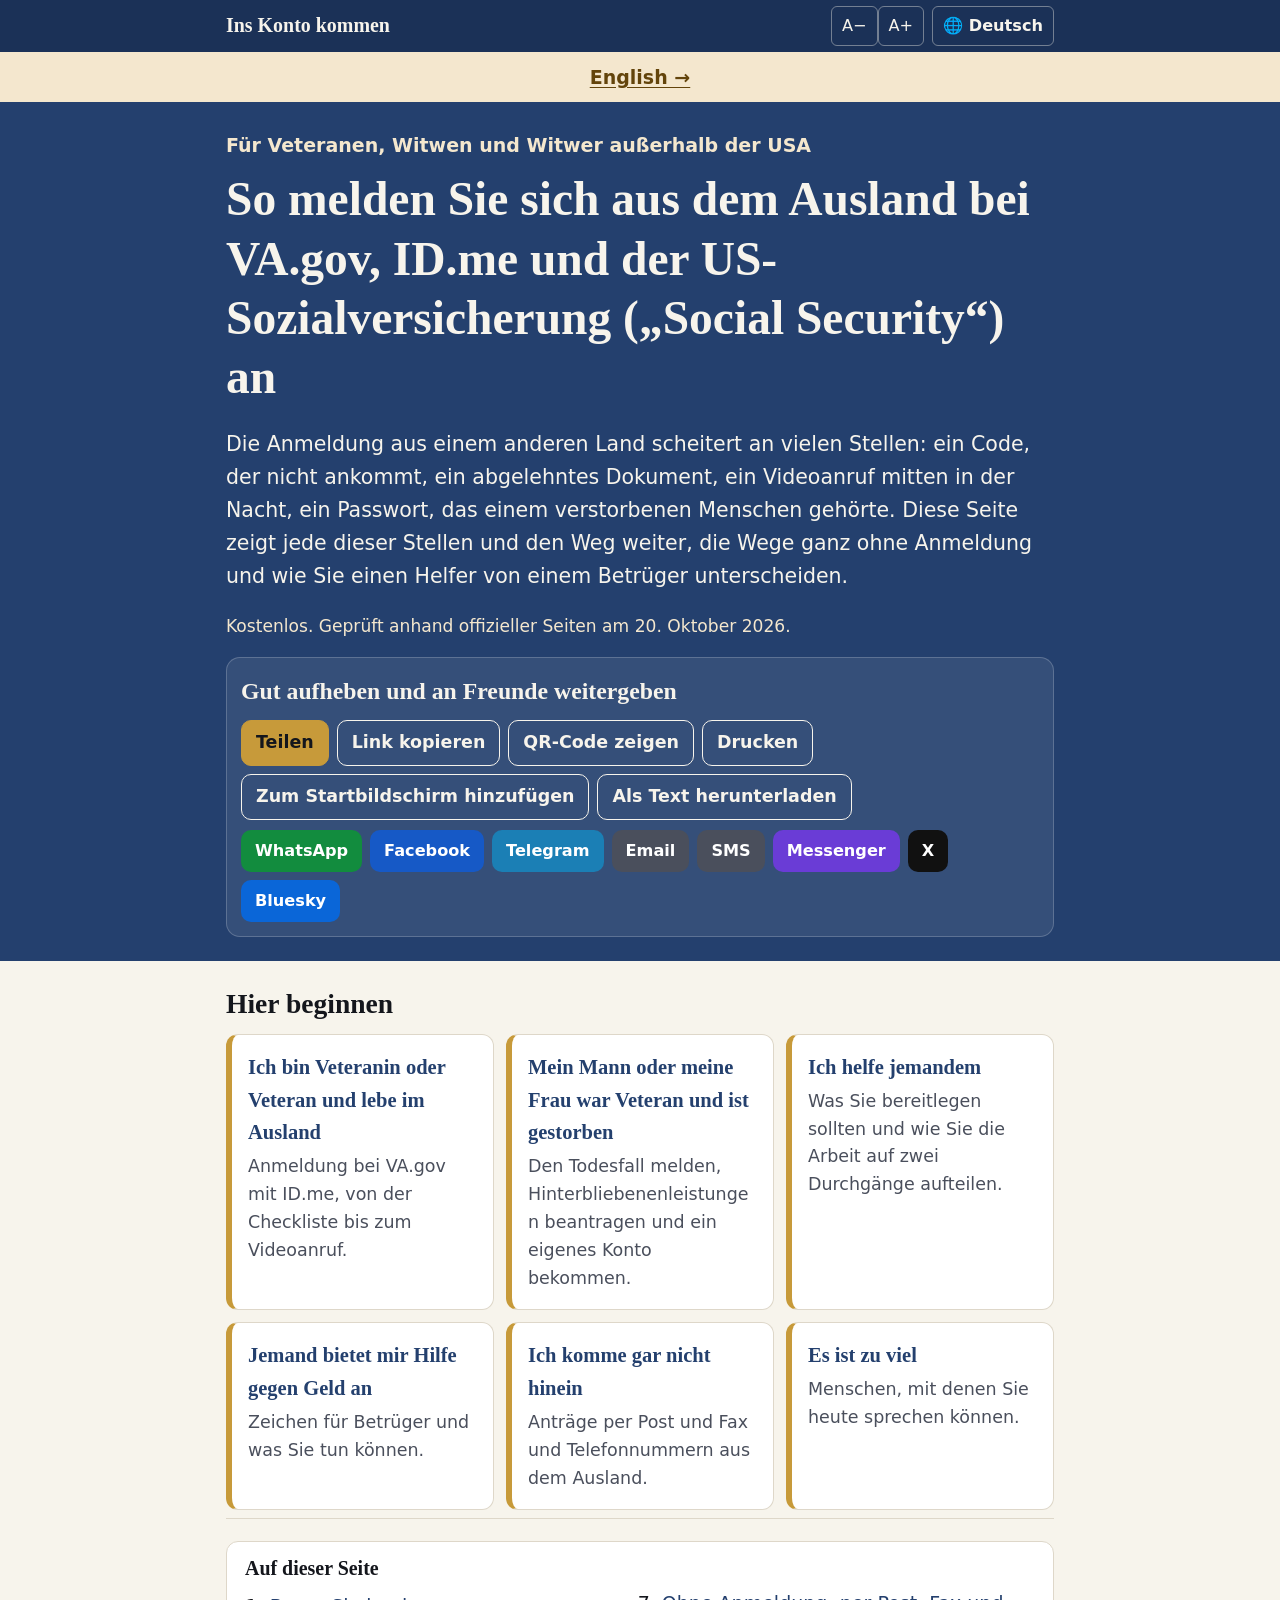
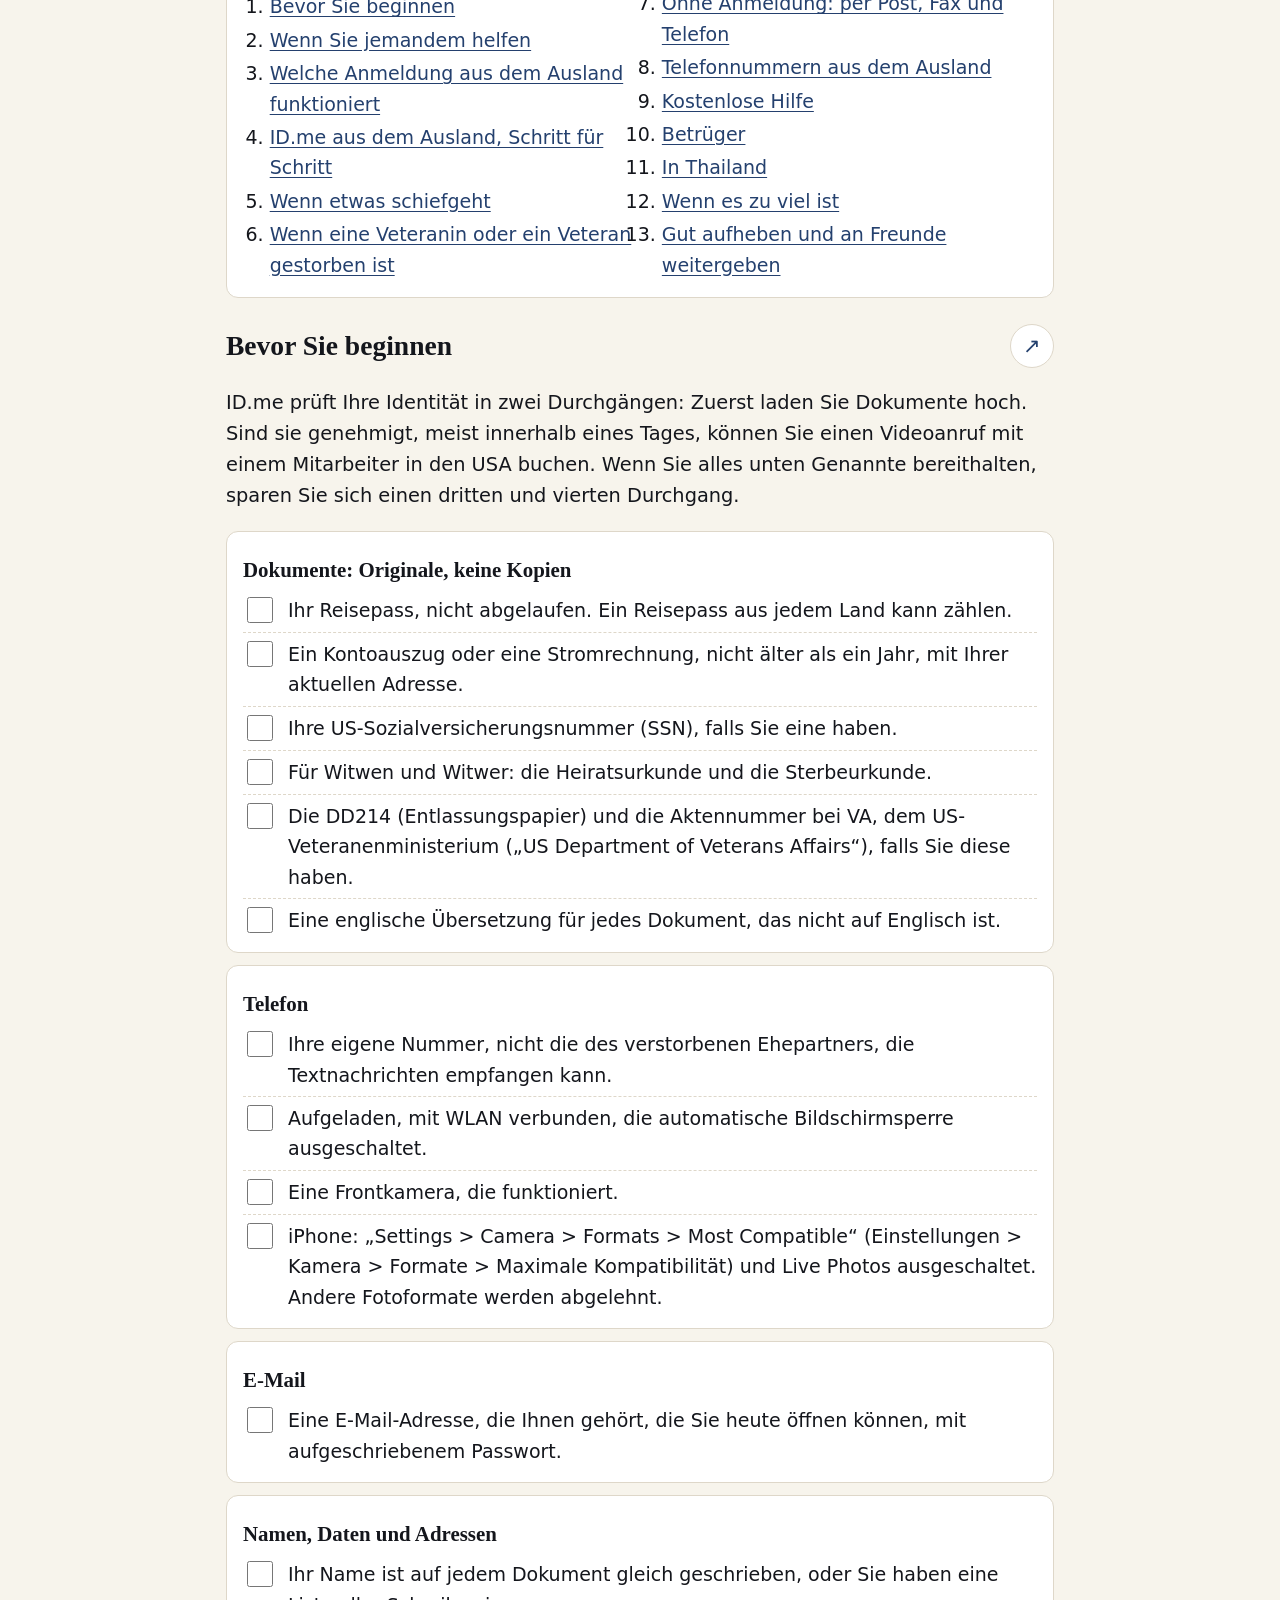
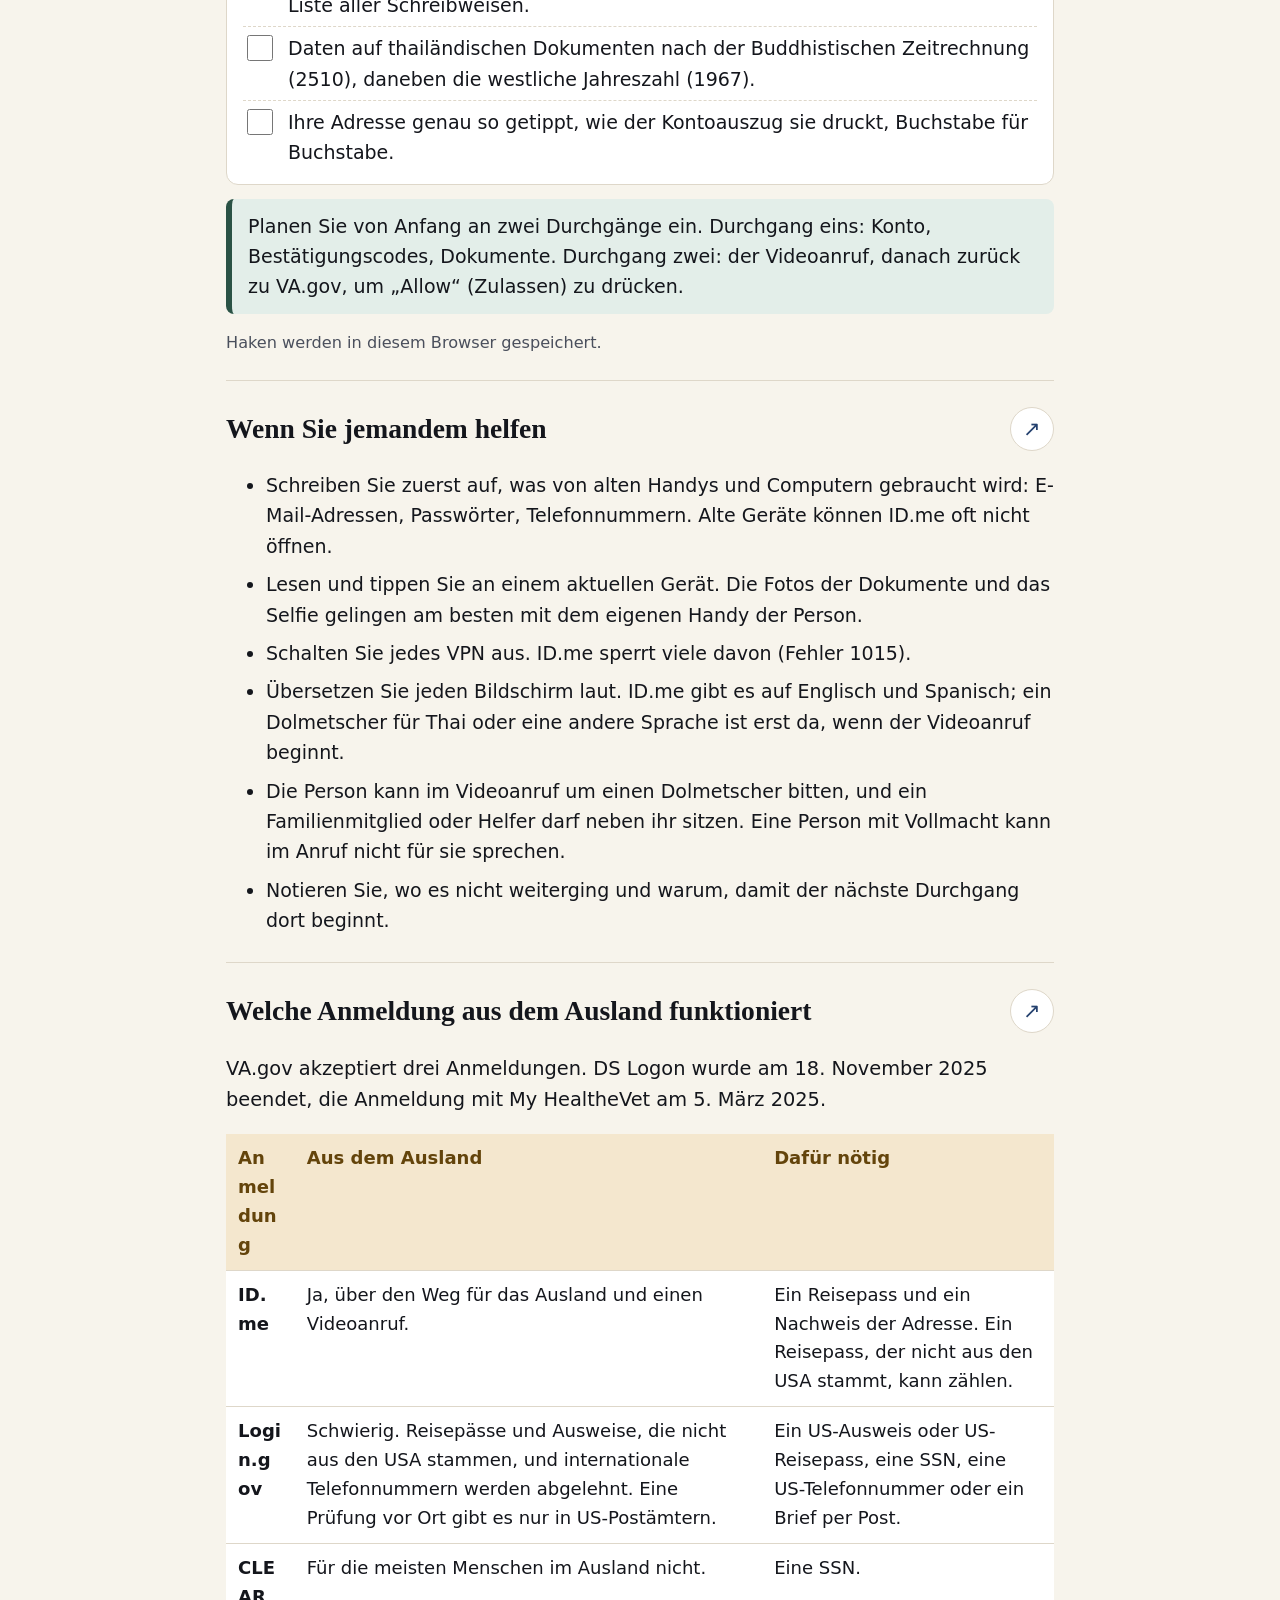
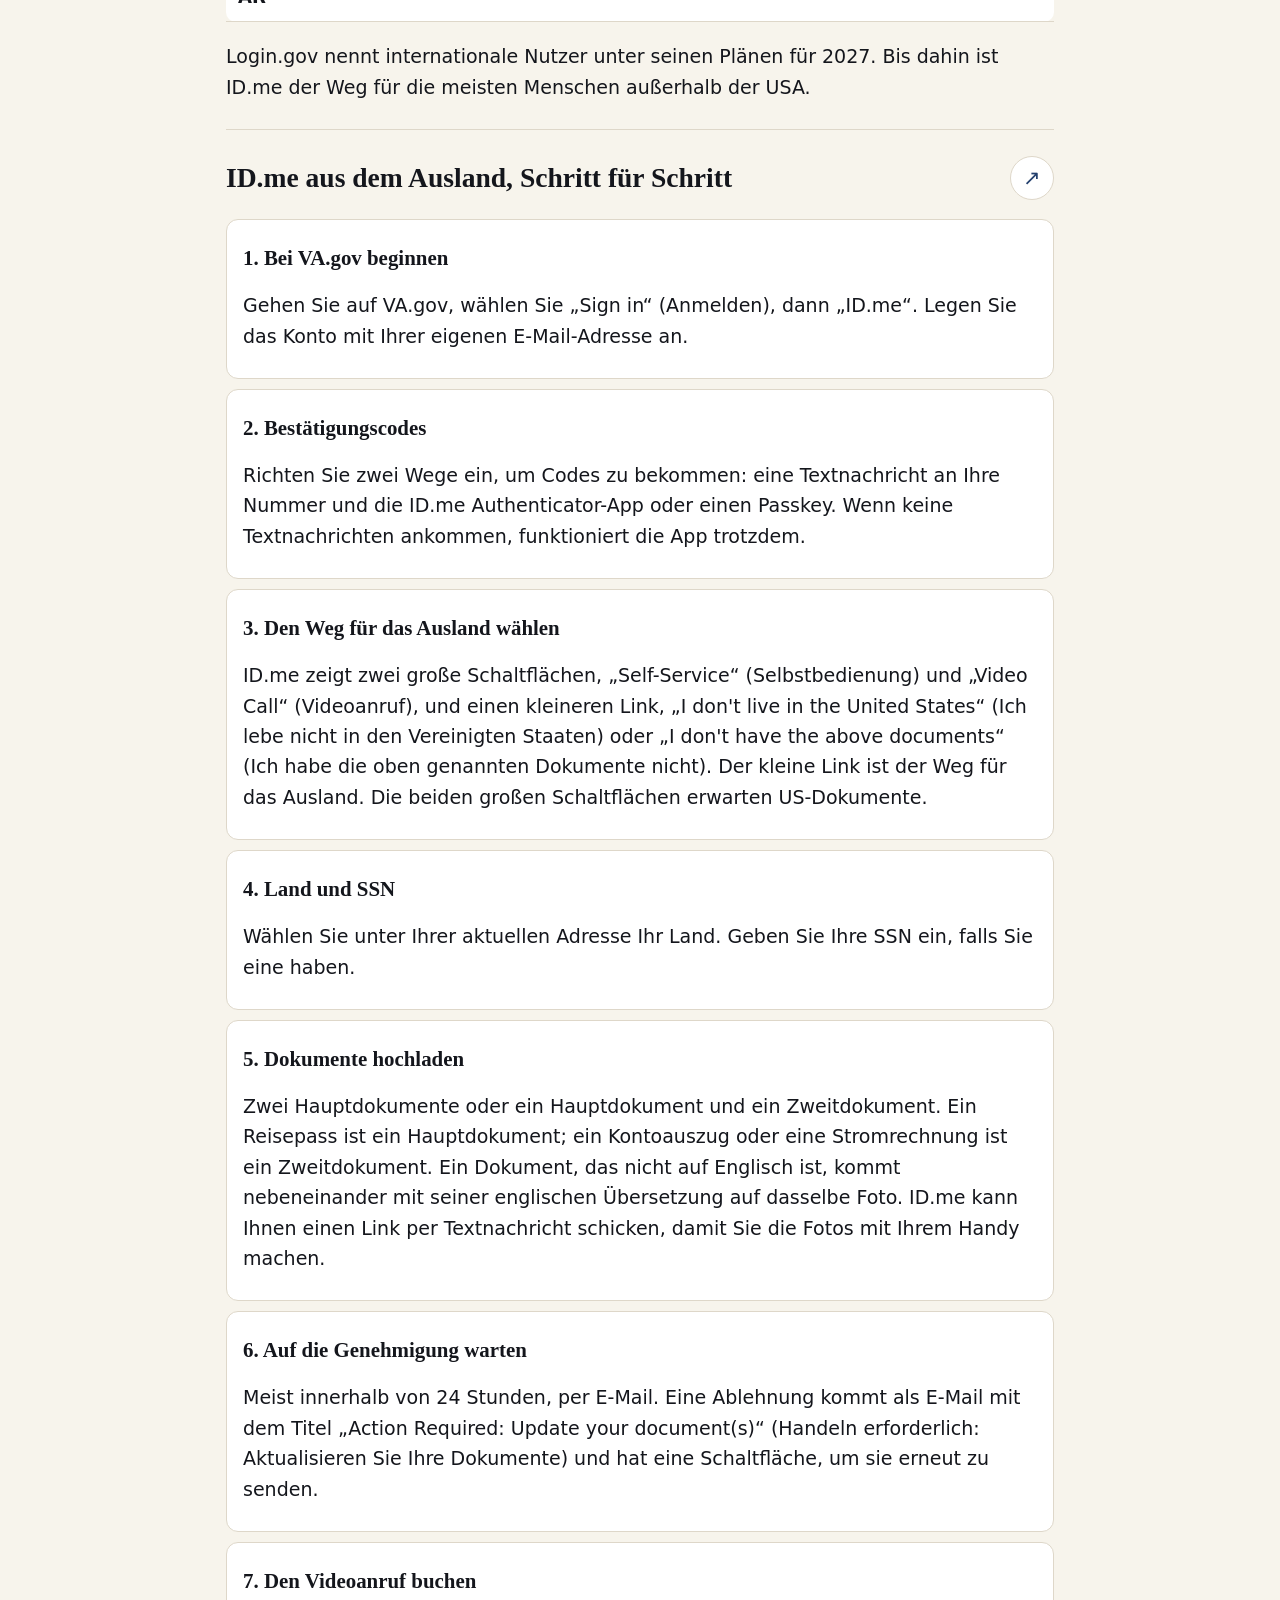
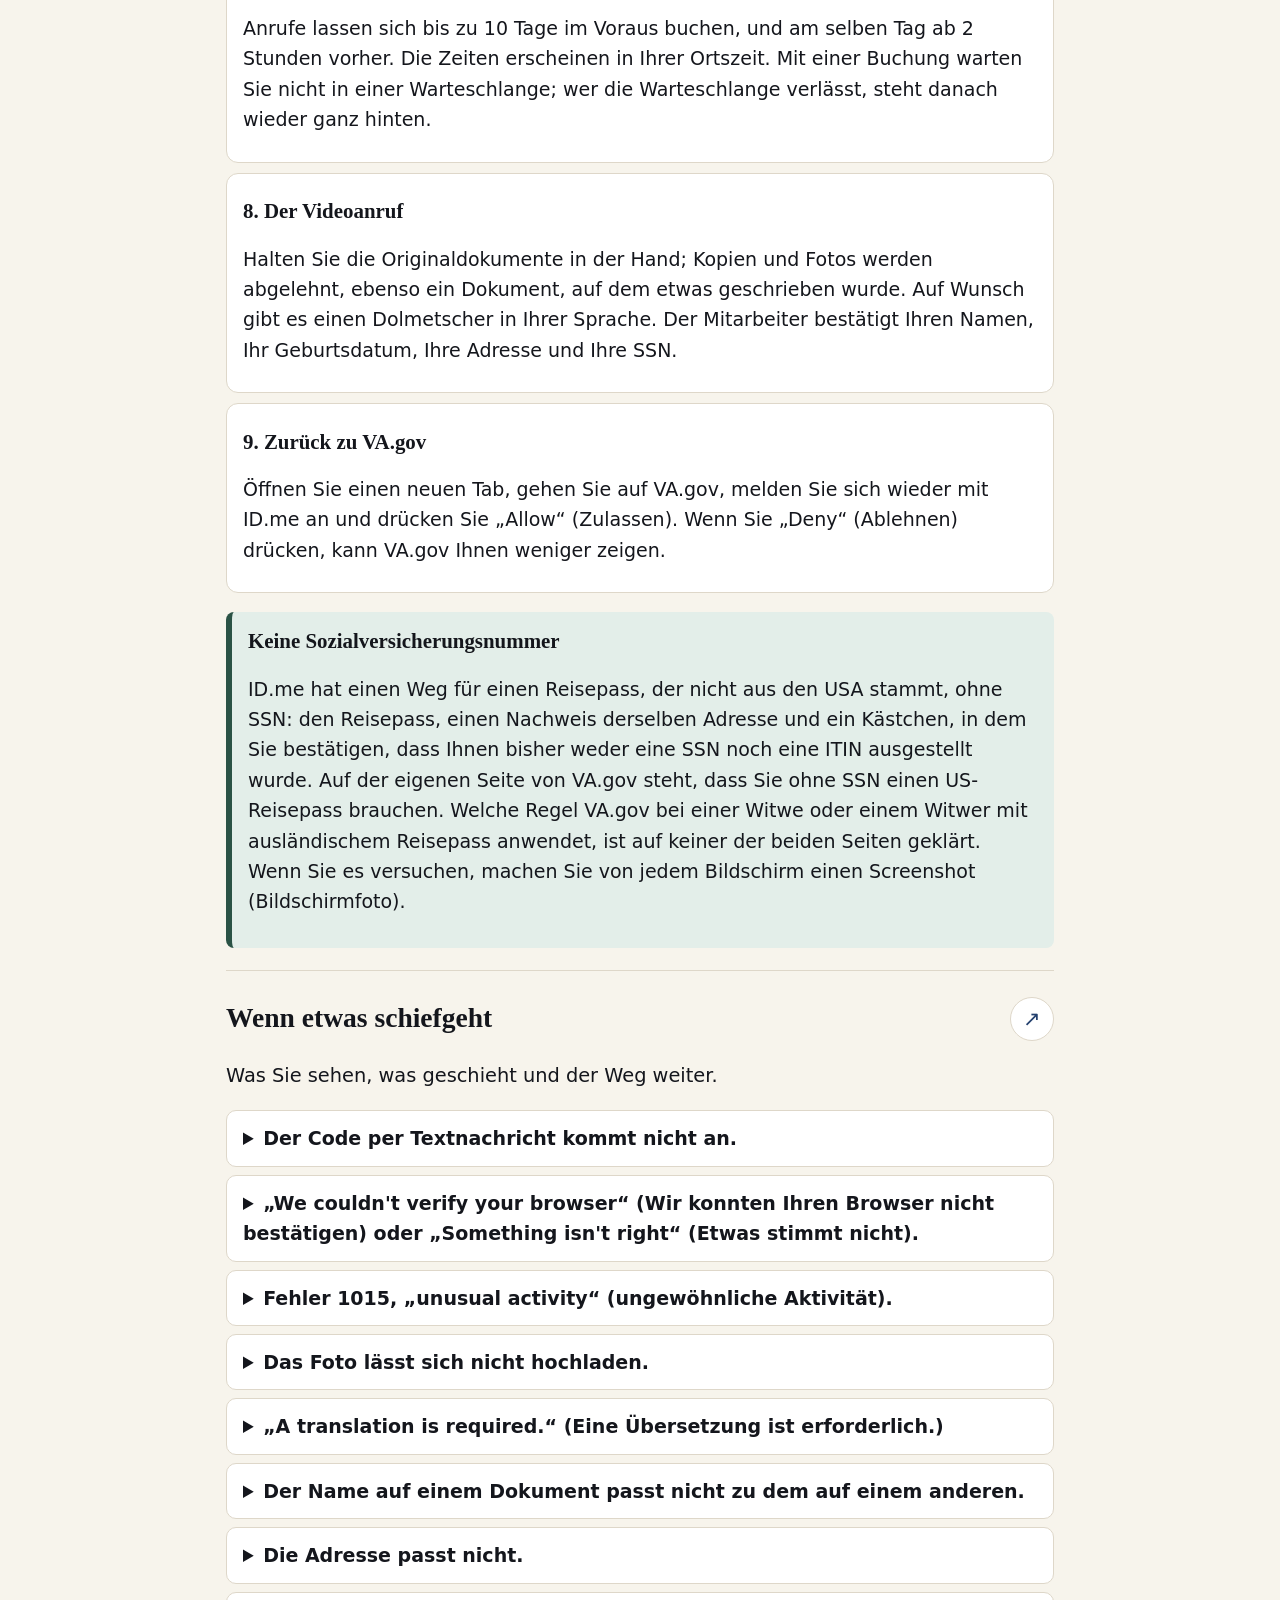
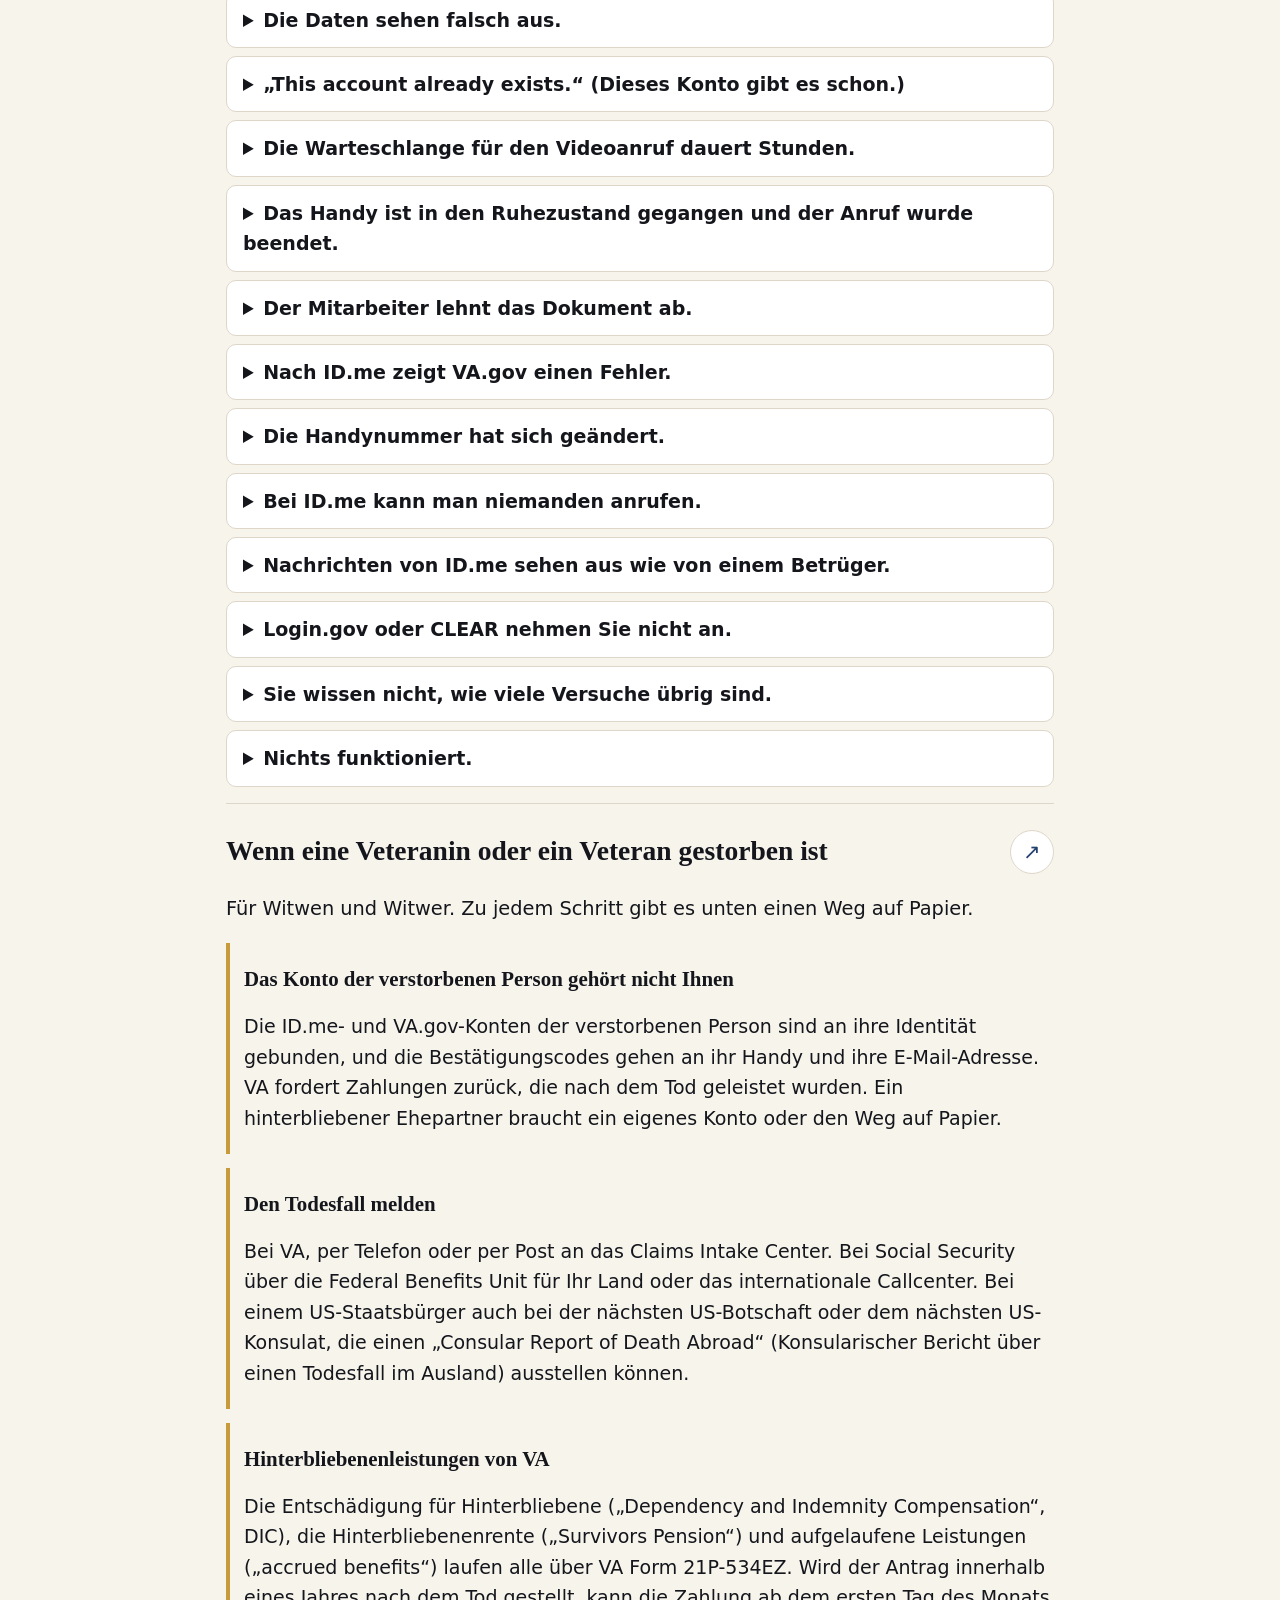
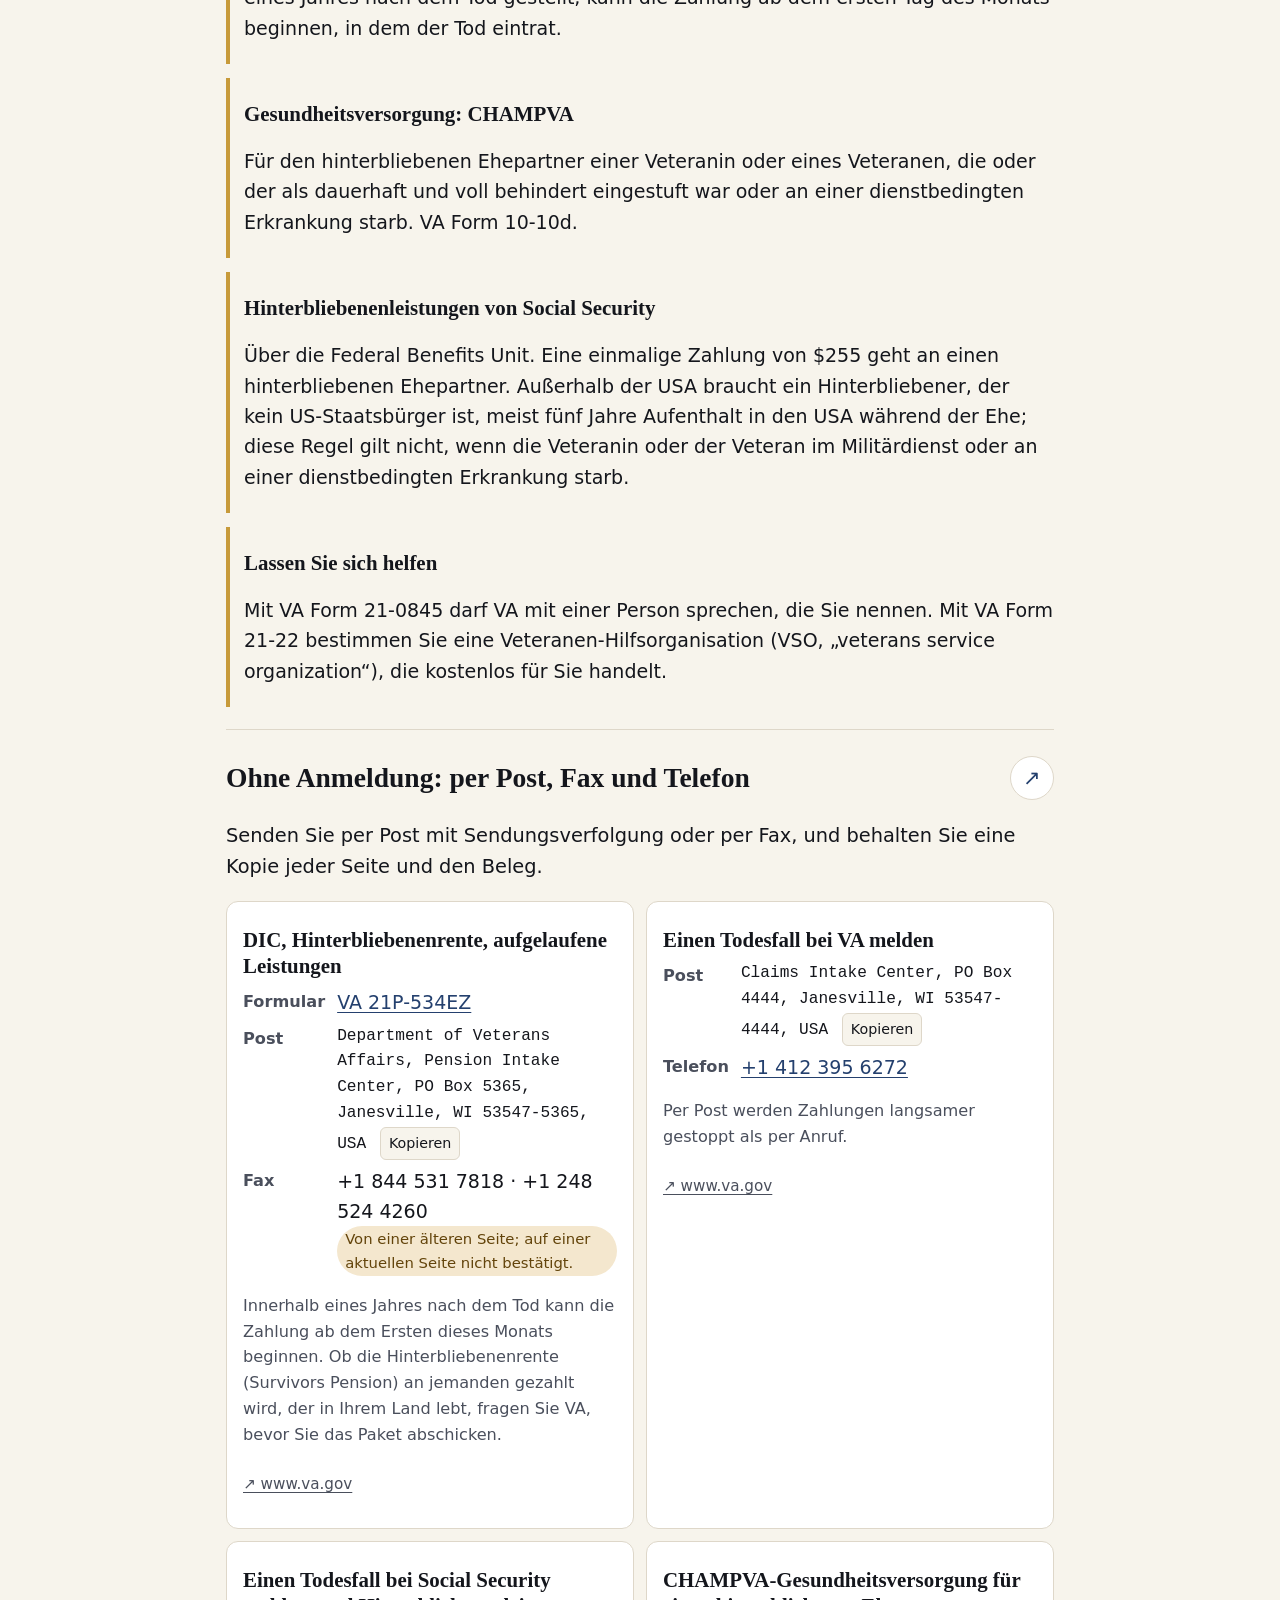
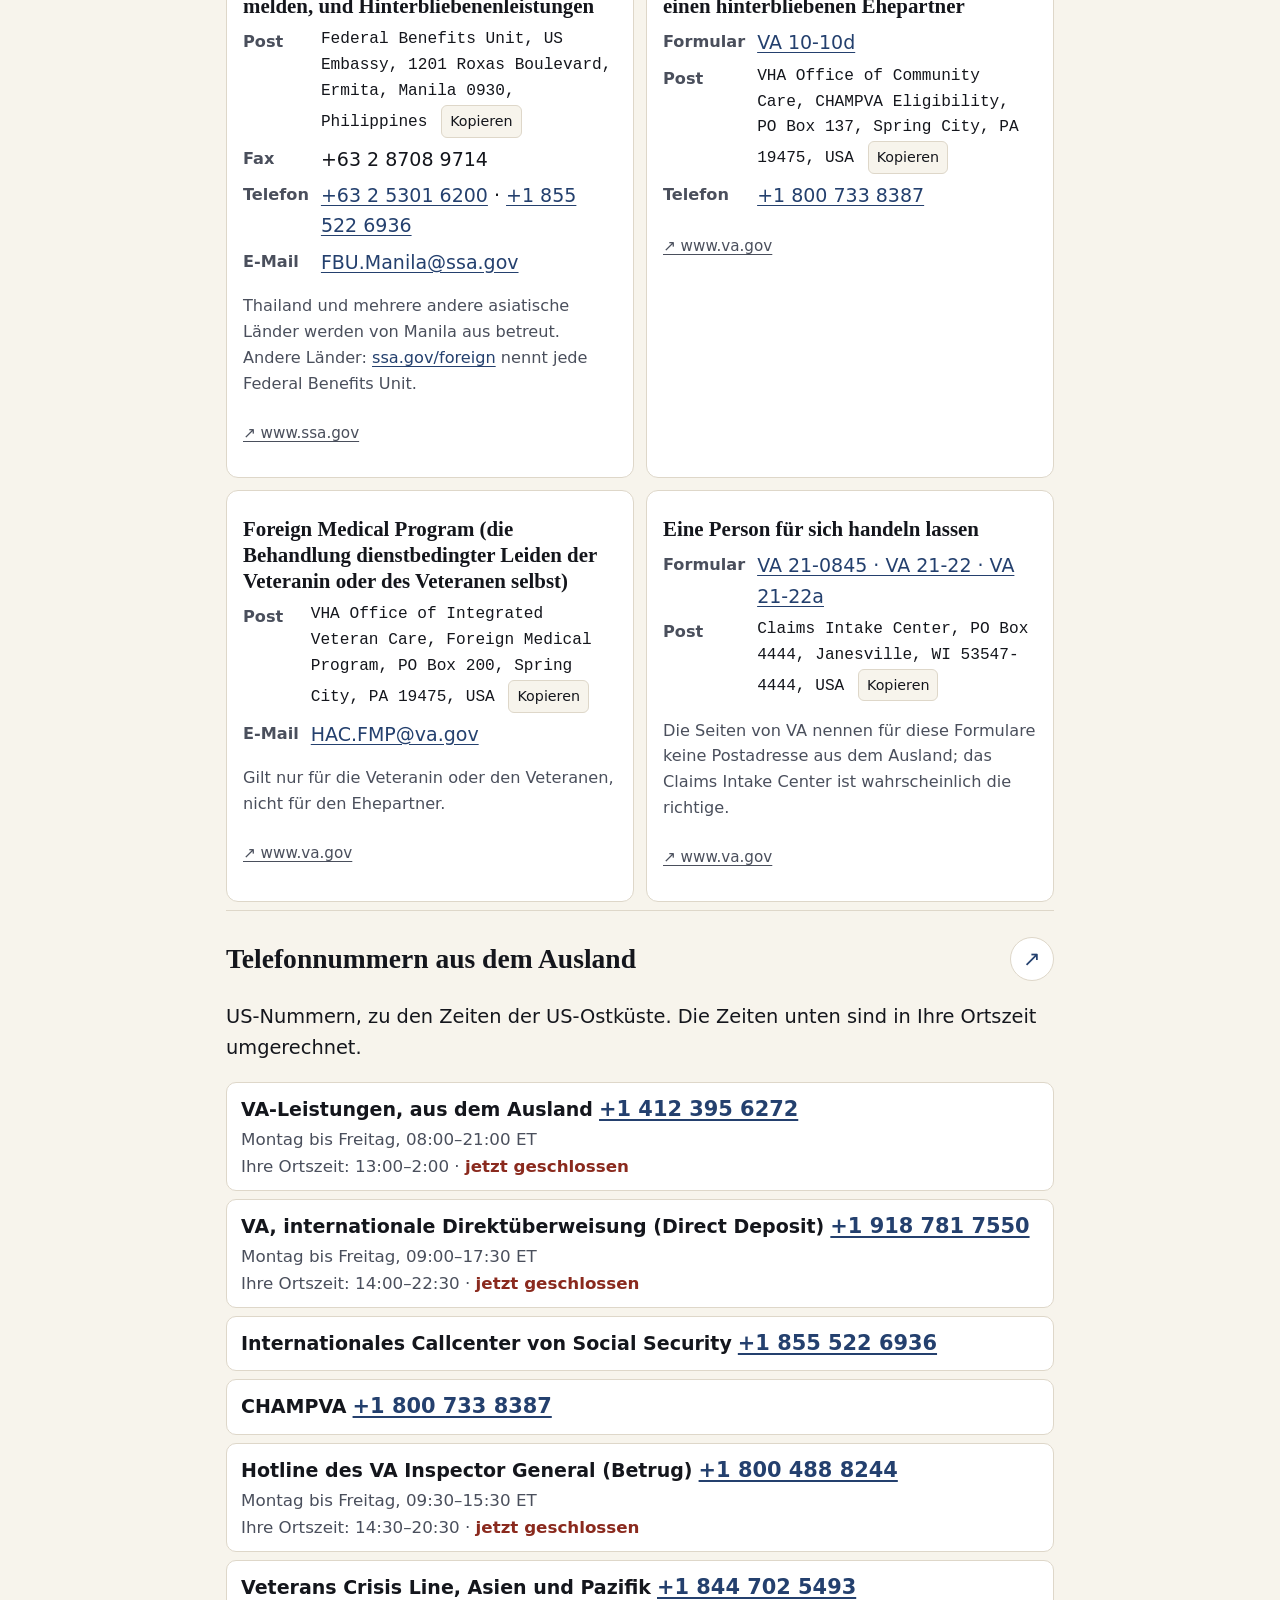
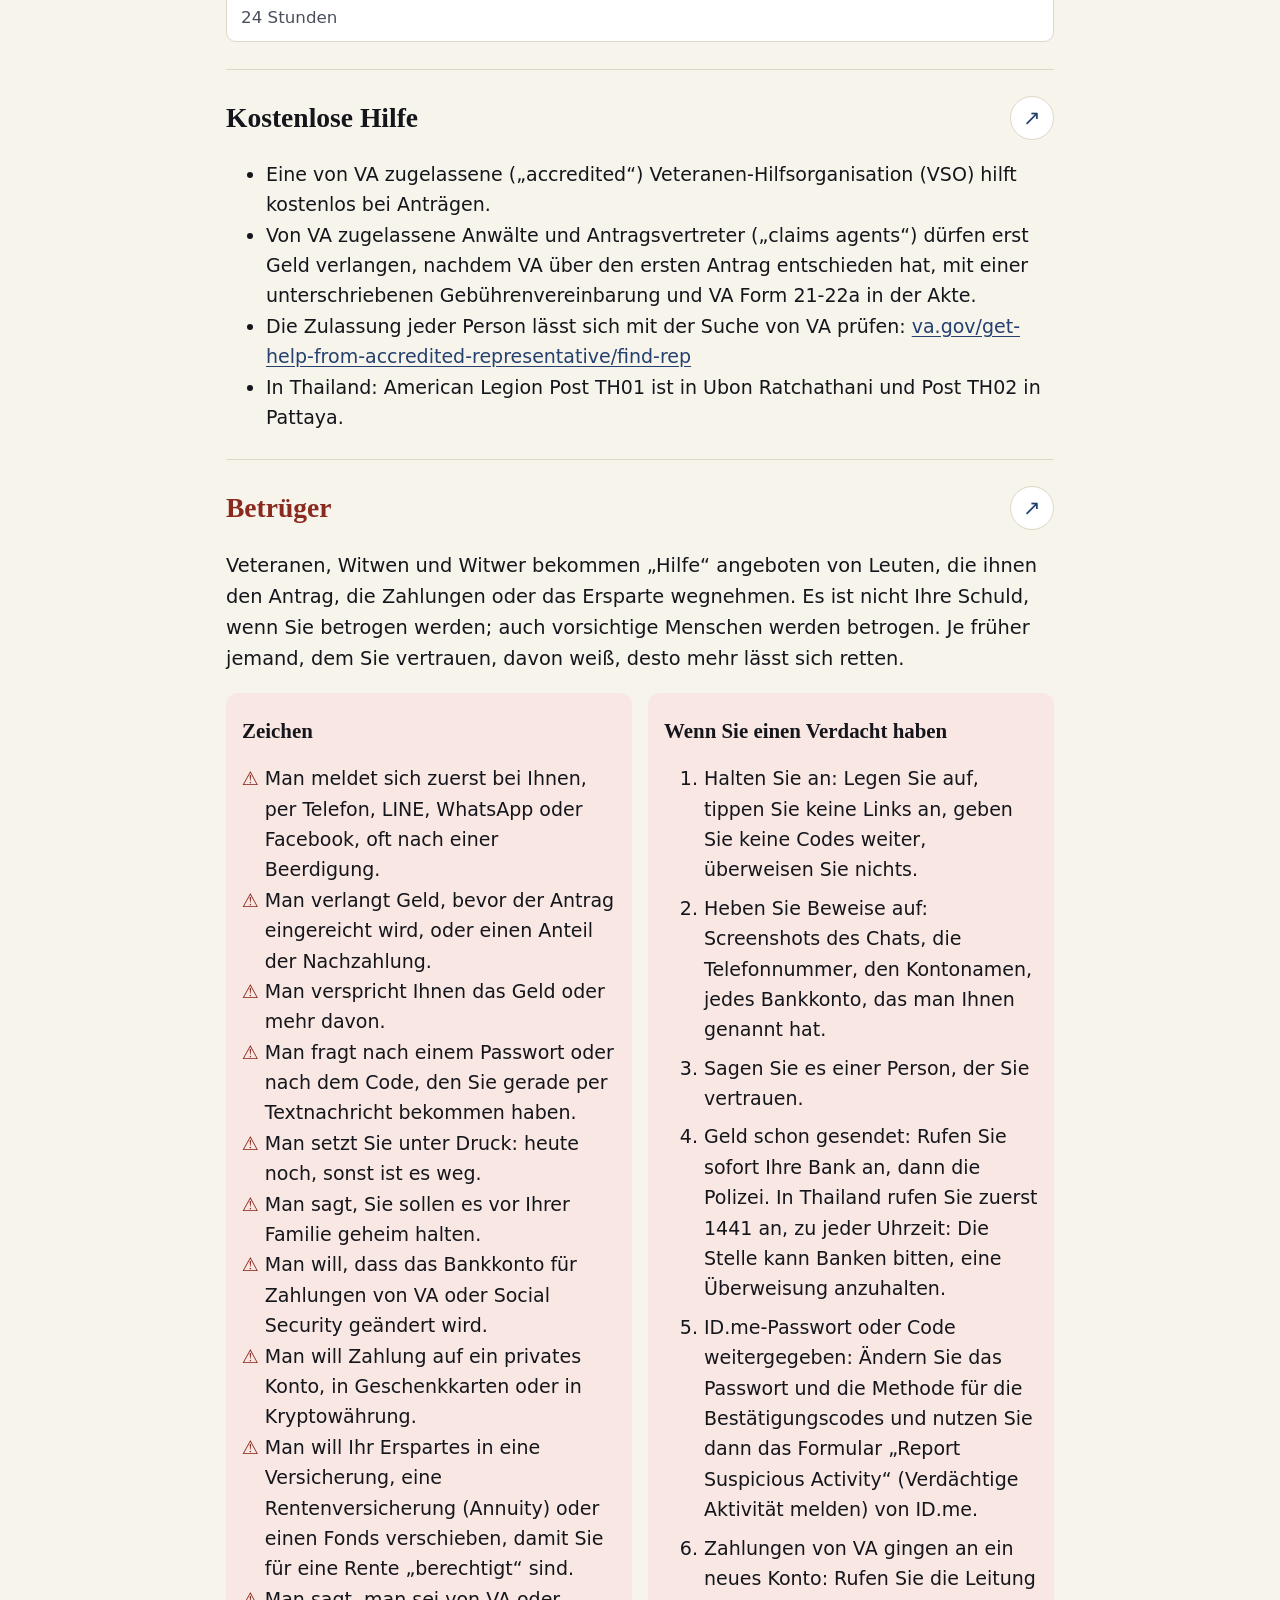
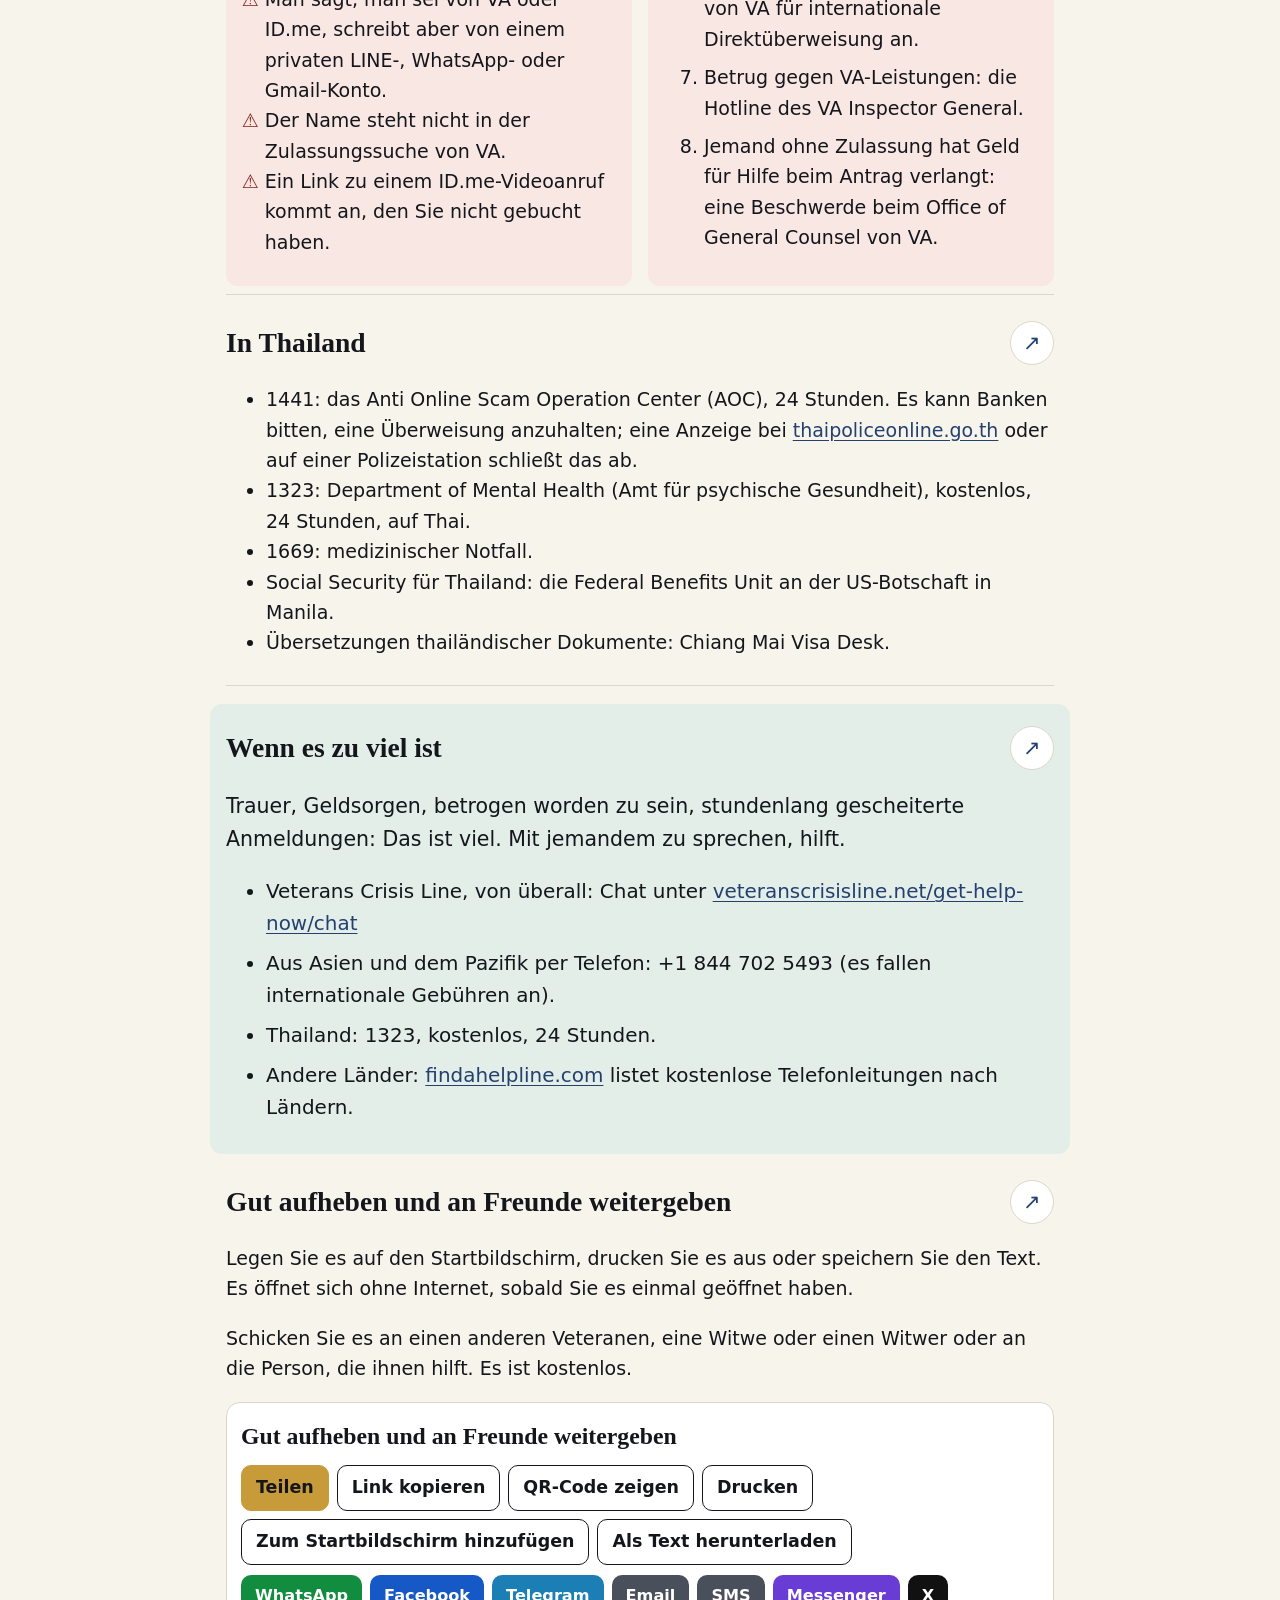
==== docs/de/index.html @ d295b82a "Getting In: free guide in 12 languages for veterans, widows and widowers abroad VA.gov and ID.me fro" ====
<!doctype html>
<html lang="de" dir="ltr" translate="no" class="notranslate">
<head>
<meta charset="utf-8">
<meta name="viewport" content="width=device-width, initial-scale=1">
<meta name="google" content="notranslate">
<title>Ins Konto kommen: VA, ID.me und Social Security aus dem Ausland</title>
<meta name="description" content="Eine kostenlose Anleitung für Veteranen, Witwen und Witwer außerhalb der USA: Anmeldung bei VA.gov mit ID.me, was schiefgehen kann und wie es weitergeht, Anträge auf Papier ohne Anmeldung, Betrüger erkennen und wen Sie anrufen können.">
<link rel="canonical" href="https://nanobotco.github.io/getting-in/de/">
<link rel="alternate" hreflang="en" href="https://nanobotco.github.io/getting-in/"><link rel="alternate" hreflang="es" href="https://nanobotco.github.io/getting-in/es/"><link rel="alternate" hreflang="tl" href="https://nanobotco.github.io/getting-in/tl/"><link rel="alternate" hreflang="th" href="https://nanobotco.github.io/getting-in/th/"><link rel="alternate" hreflang="vi" href="https://nanobotco.github.io/getting-in/vi/"><link rel="alternate" hreflang="ko" href="https://nanobotco.github.io/getting-in/ko/"><link rel="alternate" hreflang="ja" href="https://nanobotco.github.io/getting-in/ja/"><link rel="alternate" hreflang="de" href="https://nanobotco.github.io/getting-in/de/"><link rel="alternate" hreflang="it" href="https://nanobotco.github.io/getting-in/it/"><link rel="alternate" hreflang="zh-Hans" href="https://nanobotco.github.io/getting-in/zh/"><link rel="alternate" hreflang="lo" href="https://nanobotco.github.io/getting-in/lo/"><link rel="alternate" hreflang="km" href="https://nanobotco.github.io/getting-in/km/"><link rel="alternate" hreflang="x-default" href="https://nanobotco.github.io/getting-in/">
<meta property="og:type" content="website">
<meta property="og:title" content="Ins Konto kommen: VA, ID.me und Social Security aus dem Ausland">
<meta property="og:description" content="Eine kostenlose Anleitung für Veteranen, Witwen und Witwer außerhalb der USA: Anmeldung bei VA.gov mit ID.me, was schiefgehen kann und wie es weitergeht, Anträge auf Papier ohne Anmeldung, Betrüger erkennen und wen Sie anrufen können.">
<meta property="og:url" content="https://nanobotco.github.io/getting-in/de/">
<meta property="og:image" content="https://nanobotco.github.io/getting-in/de/card.png">
<meta property="og:image:width" content="1200"><meta property="og:image:height" content="630">
<meta property="og:locale" content="de">
<meta name="twitter:card" content="summary_large_image">
<meta name="twitter:title" content="Ins Konto kommen: VA, ID.me und Social Security aus dem Ausland">
<meta name="twitter:description" content="Eine kostenlose Anleitung für Veteranen, Witwen und Witwer außerhalb der USA: Anmeldung bei VA.gov mit ID.me, was schiefgehen kann und wie es weitergeht, Anträge auf Papier ohne Anmeldung, Betrüger erkennen und wen Sie anrufen können.">
<meta name="twitter:image" content="https://nanobotco.github.io/getting-in/de/card.png">
<meta name="theme-color" content="#24406E">
<link rel="manifest" href="../manifest.webmanifest">
<link rel="icon" href="../assets/icon.svg" type="image/svg+xml">
<link rel="apple-touch-icon" href="../assets/icon-192.png">

<link rel="stylesheet" href="../assets/style.css?v=cb8917d4">
<script type="application/ld+json">{"@context": "https://schema.org", "@type": "WebPage", "name": "Ins Konto kommen: VA, ID.me und Social Security aus dem Ausland", "description": "Eine kostenlose Anleitung für Veteranen, Witwen und Witwer außerhalb der USA: Anmeldung bei VA.gov mit ID.me, was schiefgehen kann und wie es weitergeht, Anträge auf Papier ohne Anmeldung, Betrüger erkennen und wen Sie anrufen können.", "url": "https://nanobotco.github.io/getting-in/de/", "inLanguage": "de", "isAccessibleForFree": true, "dateModified": "2026-10-20", "audience": {"@type": "Audience", "audienceType": "US veterans and surviving spouses living outside the United States"}, "publisher": {"@type": "Organization", "name": "Hongdam", "url": "https://hongdam.net/"}, "about": [{"@type": "GovernmentService", "name": "VA.gov sign-in"}, {"@type": "Thing", "name": "ID.me"}, {"@type": "GovernmentService", "name": "Dependency and Indemnity Compensation"}]}</script><script type="application/ld+json">{"@context": "https://schema.org", "@type": "FAQPage", "inLanguage": "de", "mainEntity": [{"@type": "Question", "name": "Der Code per Textnachricht kommt nicht an.", "acceptedAnswer": {"@type": "Answer", "text": "Textnachrichten in manche Länder kommen verspätet oder gar nicht an. Drücken Sie „Resend“ (Erneut senden), dann „Call me“ (Rufen Sie mich an). Eine zweite Methode, die Sie vorher eingerichtet haben, die ID.me Authenticator-App oder ein Passkey, funktioniert ohne Textnachrichten."}}, {"@type": "Question", "name": "„We couldn't verify your browser“ (Wir konnten Ihren Browser nicht bestätigen) oder „Something isn't right“ (Etwas stimmt nicht).", "acceptedAnswer": {"@type": "Answer", "text": "Der Browser ist zu alt, oder JavaScript ist ausgeschaltet. Nehmen Sie ein aktuelles Chrome, Safari, Edge oder Firefox ohne Erweiterungen."}}, {"@type": "Question", "name": "Fehler 1015, „unusual activity“ (ungewöhnliche Aktivität).", "acceptedAnswer": {"@type": "Answer", "text": "Ein VPN oder Proxy ist eingeschaltet. Schalten Sie es aus und versuchen Sie es noch einmal."}}, {"@type": "Question", "name": "Das Foto lässt sich nicht hochladen.", "acceptedAnswer": {"@type": "Answer", "text": "iPhone-Fotos im Format HEIC und Live Photos werden abgelehnt. „Settings > Camera > Formats > Most Compatible“ (Einstellungen > Kamera > Formate > Maximale Kompatibilität)."}}, {"@type": "Question", "name": "„A translation is required.“ (Eine Übersetzung ist erforderlich.)", "acceptedAnswer": {"@type": "Answer", "text": "Ein Dokument, das nicht auf Englisch ist, muss zusammen mit seiner englischen Übersetzung fotografiert werden, beides auf einem Bild."}}, {"@type": "Question", "name": "Der Name auf einem Dokument passt nicht zu dem auf einem anderen.", "acceptedAnswer": {"@type": "Answer", "text": "Namen aus thailändischer, laotischer, Khmer-, koreanischer, chinesischer und anderer Schrift werden auf verschiedenen Papieren im Englischen unterschiedlich geschrieben. Bringen Sie jedes Dokument mit, auf dem der Name steht, und eine Übersetzung, die der Schreibweise im Reisepass folgt."}}, {"@type": "Question", "name": "Die Adresse passt nicht.", "acceptedAnswer": {"@type": "Answer", "text": "Eine Bank und ein Versorgungsunternehmen schreiben dieselbe Adresse auf Englisch manchmal unterschiedlich. Tippen Sie die Adresse genau so, wie das hochgeladene Dokument sie druckt."}}, {"@type": "Question", "name": "Die Daten sehen falsch aus.", "acceptedAnswer": {"@type": "Answer", "text": "Thailändische Dokumente zählen die Jahre nach der Buddhistischen Zeitrechnung, die 543 Jahre voraus ist: 2510 ist 1967. Eine Übersetzung kann beide nennen."}}, {"@type": "Question", "name": "„This account already exists.“ (Dieses Konto gibt es schon.)", "acceptedAnswer": {"@type": "Answer", "text": "Jede Person kann ein bestätigtes ID.me-Konto haben. Die Meldung zeigt vielleicht nur Initialen und das Ende einer E-Mail-Adresse. Dieser Hinweis sagt Ihnen, bei welcher alten E-Mail-Adresse das Konto liegt."}}, {"@type": "Question", "name": "Die Warteschlange für den Videoanruf dauert Stunden.", "acceptedAnswer": {"@type": "Answer", "text": "Die Mitarbeiter sitzen in den USA. Buchen Sie eine Zeit, statt zu warten; die Buchung wird möglich, sobald die Dokumente genehmigt sind."}}, {"@type": "Question", "name": "Das Handy ist in den Ruhezustand gegangen und der Anruf wurde beendet.", "acceptedAnswer": {"@type": "Answer", "text": "Schalten Sie die automatische Bildschirmsperre aus, schließen Sie das Ladegerät an, bleiben Sie im WLAN und buchen Sie neu."}}, {"@type": "Question", "name": "Der Mitarbeiter lehnt das Dokument ab.", "acceptedAnswer": {"@type": "Answer", "text": "Kopien, Fotos von Dokumenten, abgelaufene Reisepässe, vorläufige Ausweise und Dokumente mit Beschriftung werden abgelehnt. Auch Spiegelungen und Knicke können dazu führen. Originale, flach, bei gutem Licht."}}, {"@type": "Question", "name": "Nach ID.me zeigt VA.gov einen Fehler.", "acceptedAnswer": {"@type": "Answer", "text": "Die Sitzung bei VA.gov ist abgelaufen, während Sie weg waren. Schließen Sie den Tab, öffnen Sie einen neuen, melden Sie sich wieder an und drücken Sie „Allow“ (Zulassen)."}}, {"@type": "Question", "name": "Die Handynummer hat sich geändert.", "acceptedAnswer": {"@type": "Answer", "text": "Bei einer neuen Nummer müssen die Bestätigungscodes in ID.me neu eingerichtet werden, und manchmal dauert ein Videoanruf länger, damit bestätigt wird, dass Sie es sind."}}, {"@type": "Question", "name": "Bei ID.me kann man niemanden anrufen.", "acceptedAnswer": {"@type": "Answer", "text": "Der Support von ID.me läuft über Chat und ein Online-Formular, auf Englisch und Spanisch. Der Chat ist am schnellsten, wenn die Person dabei ist."}}, {"@type": "Question", "name": "Nachrichten von ID.me sehen aus wie von einem Betrüger.", "acceptedAnswer": {"@type": "Answer", "text": "ID.me schickt Codes und Links per Textnachricht und E-Mail auf Englisch. Rechnen Sie während der Durchgänge damit; eine Nachricht, die Sie nicht angefordert haben, von jemandem, der einen Code zurückgelesen haben will, stammt von einem Betrüger."}}, {"@type": "Question", "name": "Login.gov oder CLEAR nehmen Sie nicht an.", "acceptedAnswer": {"@type": "Answer", "text": "Beide brauchen eine US-Sozialversicherungsnummer, und Login.gov braucht US-Dokumente. ID.me ist der Weg aus dem Ausland."}}, {"@type": "Question", "name": "Sie wissen nicht, wie viele Versuche übrig sind.", "acceptedAnswer": {"@type": "Answer", "text": "ID.me nennt keine Grenze. Nach zwei Fehlversuchen am selben Schritt ist der Weg über den Videoanruf der nächste Schritt."}}, {"@type": "Question", "name": "Nichts funktioniert.", "acceptedAnswer": {"@type": "Answer", "text": "Die meisten Anträge lassen sich auf Papier per Post oder Fax stellen, ohne Anmeldung. Siehe unten."}}]}</script><script type="application/ld+json">{"@context": "https://schema.org", "@type": "HowTo", "name": "ID.me aus dem Ausland, Schritt für Schritt", "inLanguage": "de", "step": [{"@type": "HowToStep", "name": "1. Bei VA.gov beginnen", "text": "Gehen Sie auf VA.gov, wählen Sie „Sign in“ (Anmelden), dann „ID.me“. Legen Sie das Konto mit Ihrer eigenen E-Mail-Adresse an."}, {"@type": "HowToStep", "name": "2. Bestätigungscodes", "text": "Richten Sie zwei Wege ein, um Codes zu bekommen: eine Textnachricht an Ihre Nummer und die ID.me Authenticator-App oder einen Passkey. Wenn keine Textnachrichten ankommen, funktioniert die App trotzdem."}, {"@type": "HowToStep", "name": "3. Den Weg für das Ausland wählen", "text": "ID.me zeigt zwei große Schaltflächen, „Self-Service“ (Selbstbedienung) und „Video Call“ (Videoanruf), und einen kleineren Link, „I don't live in the United States“ (Ich lebe nicht in den Vereinigten Staaten) oder „I don't have the above documents“ (Ich habe die oben genannten Dokumente nicht). Der kleine Link ist der Weg für das Ausland. Die beiden großen Schaltflächen erwarten US-Dokumente."}, {"@type": "HowToStep", "name": "4. Land und SSN", "text": "Wählen Sie unter Ihrer aktuellen Adresse Ihr Land. Geben Sie Ihre SSN ein, falls Sie eine haben."}, {"@type": "HowToStep", "name": "5. Dokumente hochladen", "text": "Zwei Hauptdokumente oder ein Hauptdokument und ein Zweitdokument. Ein Reisepass ist ein Hauptdokument; ein Kontoauszug oder eine Stromrechnung ist ein Zweitdokument. Ein Dokument, das nicht auf Englisch ist, kommt nebeneinander mit seiner englischen Übersetzung auf dasselbe Foto. ID.me kann Ihnen einen Link per Textnachricht schicken, damit Sie die Fotos mit Ihrem Handy machen."}, {"@type": "HowToStep", "name": "6. Auf die Genehmigung warten", "text": "Meist innerhalb von 24 Stunden, per E-Mail. Eine Ablehnung kommt als E-Mail mit dem Titel „Action Required: Update your document(s)“ (Handeln erforderlich: Aktualisieren Sie Ihre Dokumente) und hat eine Schaltfläche, um sie erneut zu senden."}, {"@type": "HowToStep", "name": "7. Den Videoanruf buchen", "text": "Anrufe lassen sich bis zu 10 Tage im Voraus buchen, und am selben Tag ab 2 Stunden vorher. Die Zeiten erscheinen in Ihrer Ortszeit. Mit einer Buchung warten Sie nicht in einer Warteschlange; wer die Warteschlange verlässt, steht danach wieder ganz hinten."}, {"@type": "HowToStep", "name": "8. Der Videoanruf", "text": "Halten Sie die Originaldokumente in der Hand; Kopien und Fotos werden abgelehnt, ebenso ein Dokument, auf dem etwas geschrieben wurde. Auf Wunsch gibt es einen Dolmetscher in Ihrer Sprache. Der Mitarbeiter bestätigt Ihren Namen, Ihr Geburtsdatum, Ihre Adresse und Ihre SSN."}, {"@type": "HowToStep", "name": "9. Zurück zu VA.gov", "text": "Öffnen Sie einen neuen Tab, gehen Sie auf VA.gov, melden Sie sich wieder mit ID.me an und drücken Sie „Allow“ (Zulassen). Wenn Sie „Deny“ (Ablehnen) drücken, kann VA.gov Ihnen weniger zeigen."}]}</script>
</head>
<body class="notranslate lang-de" data-url="https://nanobotco.github.io/getting-in/de/" data-title="Ins Konto kommen: VA, ID.me und Social Security aus dem Ausland" data-text="Kostenlose Anleitung für Veteranen, Witwen und Witwer im Ausland: VA.gov, ID.me, Social Security, Anträge auf Papier und Betrüger erkennen. Gut aufheben und an Freunde weitergeben." data-sw="../sw.js" data-ios="Auf dem iPhone: Tippen Sie auf „Teilen“ („Share“), dann auf „Zum Home-Bildschirm“ („Add to Home Screen“).">
<a class="skip" href="#start">Hier beginnen</a>
<header class="top">
  <div class="wrap top-row">
    <a class="brand" href="#">Ins Konto kommen</a>
    <div class="top-tools">
      <div class="size" role="group" aria-label="Schriftgröße"><button type="button" data-size="-1" aria-label="Schriftgröße −">A−</button><button type="button" data-size="1" aria-label="Schriftgröße +">A+</button></div>
      <details class="langs"><summary aria-label="Sprache">🌐 Deutsch</summary><nav class="lang-menu"><a href="../" lang="en">English</a><a href="../es/" lang="es">Español</a><a href="../tl/" lang="tl">Filipino</a><a href="../th/" lang="th">ไทย</a><a href="../vi/" lang="vi">Tiếng Việt</a><a href="../ko/" lang="ko">한국어</a><a href="../ja/" lang="ja">日本語</a><a href="../de/" lang="de" aria-current="page">Deutsch</a><a href="../it/" lang="it">Italiano</a><a href="../zh/" lang="zh-Hans">简体中文</a><a href="../lo/" lang="lo">ພາສາລາວ</a><a href="../km/" lang="km">ភាសាខ្មែរ</a></nav></details>
    </div>
  </div>
</header>
<div class="suggest" hidden data-langs='{&quot;en&quot;: {&quot;name&quot;: &quot;English&quot;, &quot;href&quot;: &quot;../&quot;}, &quot;es&quot;: {&quot;name&quot;: &quot;Español&quot;, &quot;href&quot;: &quot;../es/&quot;}, &quot;tl&quot;: {&quot;name&quot;: &quot;Filipino&quot;, &quot;href&quot;: &quot;../tl/&quot;}, &quot;th&quot;: {&quot;name&quot;: &quot;ไทย&quot;, &quot;href&quot;: &quot;../th/&quot;}, &quot;vi&quot;: {&quot;name&quot;: &quot;Tiếng Việt&quot;, &quot;href&quot;: &quot;../vi/&quot;}, &quot;ko&quot;: {&quot;name&quot;: &quot;한국어&quot;, &quot;href&quot;: &quot;../ko/&quot;}, &quot;ja&quot;: {&quot;name&quot;: &quot;日本語&quot;, &quot;href&quot;: &quot;../ja/&quot;}, &quot;it&quot;: {&quot;name&quot;: &quot;Italiano&quot;, &quot;href&quot;: &quot;../it/&quot;}, &quot;zh&quot;: {&quot;name&quot;: &quot;简体中文&quot;, &quot;href&quot;: &quot;../zh/&quot;}, &quot;lo&quot;: {&quot;name&quot;: &quot;ພາສາລາວ&quot;, &quot;href&quot;: &quot;../lo/&quot;}, &quot;km&quot;: {&quot;name&quot;: &quot;ភាសាខ្មែរ&quot;, &quot;href&quot;: &quot;../km/&quot;}}'></div>
<main>
<div class="hero"><div class="wrap">
  <p class="kicker">Für Veteranen, Witwen und Witwer außerhalb der USA</p>
  <h1>So melden Sie sich aus dem Ausland bei VA.gov, ID.me und der US-Sozialversicherung („Social Security“) an</h1>
  <p class="lede">Die Anmeldung aus einem anderen Land scheitert an vielen Stellen: ein Code, der nicht ankommt, ein abgelehntes Dokument, ein Videoanruf mitten in der Nacht, ein Passwort, das einem verstorbenen Menschen gehörte. Diese Seite zeigt jede dieser Stellen und den Weg weiter, die Wege ganz ohne Anmeldung und wie Sie einen Helfer von einem Betrüger unterscheiden.</p>
  <p class="free">Kostenlos. Geprüft anhand offizieller Seiten am 20. Oktober 2026.</p>
  <div class="kit" data-where="top">
  <p class="cta">Gut aufheben und an Freunde weitergeben</p>
  <div class="kit-main">
    <button class="btn primary js-share" type="button">Teilen</button>
    <button class="btn js-copy" type="button" data-copied="Kopiert">Link kopieren</button>
    <button class="btn js-qr" type="button">QR-Code zeigen</button>
    <button class="btn js-print" type="button">Drucken</button>
    <button class="btn js-install" type="button" hidden>Zum Startbildschirm hinzufügen</button>
    <a class="btn" href="guide.txt" download>Als Text herunterladen</a>
  </div>
  <div class="apps"><a class="app app-whatsapp" href="https://wa.me/?text=Kostenlose%20Anleitung%20f%C3%BCr%20Veteranen%2C%20Witwen%20und%20Witwer%20im%20Ausland%3A%20VA.gov%2C%20ID.me%2C%20Social%20Security%2C%20Antr%C3%A4ge%20auf%20Papier%20und%20Betr%C3%BCger%20erkennen.%20Gut%20aufheben%20und%20an%20Freunde%20weitergeben.%20https%3A%2F%2Fnanobotco.github.io%2Fgetting-in%2Fde%2F" target="_blank" rel="noopener" data-app="whatsapp">WhatsApp</a><a class="app app-facebook" href="https://www.facebook.com/sharer/sharer.php?u=https%3A%2F%2Fnanobotco.github.io%2Fgetting-in%2Fde%2F" target="_blank" rel="noopener" data-app="facebook">Facebook</a><a class="app app-telegram" href="https://t.me/share/url?url=https%3A%2F%2Fnanobotco.github.io%2Fgetting-in%2Fde%2F&amp;text=Kostenlose%20Anleitung%20f%C3%BCr%20Veteranen%2C%20Witwen%20und%20Witwer%20im%20Ausland%3A%20VA.gov%2C%20ID.me%2C%20Social%20Security%2C%20Antr%C3%A4ge%20auf%20Papier%20und%20Betr%C3%BCger%20erkennen.%20Gut%20aufheben%20und%20an%20Freunde%20weitergeben." target="_blank" rel="noopener" data-app="telegram">Telegram</a><a class="app app-email" href="mailto:?subject=Ins%20Konto%20kommen%3A%20VA%2C%20ID.me%20und%20Social%20Security%20aus%20dem%20Ausland&amp;body=Kostenlose%20Anleitung%20f%C3%BCr%20Veteranen%2C%20Witwen%20und%20Witwer%20im%20Ausland%3A%20VA.gov%2C%20ID.me%2C%20Social%20Security%2C%20Antr%C3%A4ge%20auf%20Papier%20und%20Betr%C3%BCger%20erkennen.%20Gut%20aufheben%20und%20an%20Freunde%20weitergeben.%0A%0Ahttps%3A%2F%2Fnanobotco.github.io%2Fgetting-in%2Fde%2F" target="_blank" rel="noopener" data-app="email">Email</a><a class="app app-sms" href="sms:?&amp;body=Kostenlose%20Anleitung%20f%C3%BCr%20Veteranen%2C%20Witwen%20und%20Witwer%20im%20Ausland%3A%20VA.gov%2C%20ID.me%2C%20Social%20Security%2C%20Antr%C3%A4ge%20auf%20Papier%20und%20Betr%C3%BCger%20erkennen.%20Gut%20aufheben%20und%20an%20Freunde%20weitergeben.%20https%3A%2F%2Fnanobotco.github.io%2Fgetting-in%2Fde%2F" target="_blank" rel="noopener" data-app="sms">SMS</a><a class="app app-messenger" href="fb-messenger://share/?link=https%3A%2F%2Fnanobotco.github.io%2Fgetting-in%2Fde%2F" target="_blank" rel="noopener" data-app="messenger">Messenger</a><a class="app app-x" href="https://twitter.com/intent/tweet?text=Kostenlose%20Anleitung%20f%C3%BCr%20Veteranen%2C%20Witwen%20und%20Witwer%20im%20Ausland%3A%20VA.gov%2C%20ID.me%2C%20Social%20Security%2C%20Antr%C3%A4ge%20auf%20Papier%20und%20Betr%C3%BCger%20erkennen.%20Gut%20aufheben%20und%20an%20Freunde%20weitergeben.&amp;url=https%3A%2F%2Fnanobotco.github.io%2Fgetting-in%2Fde%2F" target="_blank" rel="noopener" data-app="x">X</a><a class="app app-bluesky" href="https://bsky.app/intent/compose?text=Kostenlose%20Anleitung%20f%C3%BCr%20Veteranen%2C%20Witwen%20und%20Witwer%20im%20Ausland%3A%20VA.gov%2C%20ID.me%2C%20Social%20Security%2C%20Antr%C3%A4ge%20auf%20Papier%20und%20Betr%C3%BCger%20erkennen.%20Gut%20aufheben%20und%20an%20Freunde%20weitergeben.%20https%3A%2F%2Fnanobotco.github.io%2Fgetting-in%2Fde%2F" target="_blank" rel="noopener" data-app="bluesky">Bluesky</a></div>
</div>
</div></div>
<div class="wrap">
<section id="start"><h2>Hier beginnen</h2><div class="cards"><a class="card" href="#before"><b>Ich bin Veteranin oder Veteran und lebe im Ausland</b><span>Anmeldung bei VA.gov mit ID.me, von der Checkliste bis zum Videoanruf.</span></a><a class="card" href="#death"><b>Mein Mann oder meine Frau war Veteran und ist gestorben</b><span>Den Todesfall melden, Hinterbliebenenleistungen beantragen und ein eigenes Konto bekommen.</span></a><a class="card" href="#helping"><b>Ich helfe jemandem</b><span>Was Sie bereitlegen sollten und wie Sie die Arbeit auf zwei Durchgänge aufteilen.</span></a><a class="card" href="#scammers"><b>Jemand bietet mir Hilfe gegen Geld an</b><span>Zeichen für Betrüger und was Sie tun können.</span></a><a class="card" href="#paper"><b>Ich komme gar nicht hinein</b><span>Anträge per Post und Fax und Telefonnummern aus dem Ausland.</span></a><a class="card" href="#care"><b>Es ist zu viel</b><span>Menschen, mit denen Sie heute sprechen können.</span></a></div></section>
<nav class="toc" aria-label="Auf dieser Seite"><h2>Auf dieser Seite</h2><ol><li><a href="#before">Bevor Sie beginnen</a></li><li><a href="#helping">Wenn Sie jemandem helfen</a></li><li><a href="#credentials">Welche Anmeldung aus dem Ausland funktioniert</a></li><li><a href="#idme">ID.me aus dem Ausland, Schritt für Schritt</a></li><li><a href="#wrong">Wenn etwas schiefgeht</a></li><li><a href="#death">Wenn eine Veteranin oder ein Veteran gestorben ist</a></li><li><a href="#paper">Ohne Anmeldung: per Post, Fax und Telefon</a></li><li><a href="#phone">Telefonnummern aus dem Ausland</a></li><li><a href="#help">Kostenlose Hilfe</a></li><li><a href="#scammers">Betrüger</a></li><li><a href="#thailand">In Thailand</a></li><li><a href="#care">Wenn es zu viel ist</a></li><li><a href="#share">Gut aufheben und an Freunde weitergeben</a></li></ol></nav>
<section id="before" class="">
<div class="sec-head"><h2>Bevor Sie beginnen</h2><button class="sec-share js-sec-share" type="button" data-id="before" aria-label="Diesen Teil teilen: Bevor Sie beginnen" title="Diesen Teil teilen">↗</button></div>
<p class="intro">ID.me prüft Ihre Identität in zwei Durchgängen: Zuerst laden Sie Dokumente hoch. Sind sie genehmigt, meist innerhalb eines Tages, können Sie einen Videoanruf mit einem Mitarbeiter in den USA buchen. Wenn Sie alles unten Genannte bereithalten, sparen Sie sich einen dritten und vierten Durchgang.</p><div class="group"><h3>Dokumente: Originale, keine Kopien</h3><ul class="checks"><li><label><input type="checkbox" class="tick" data-k="g0i0"> <span>Ihr Reisepass, nicht abgelaufen. Ein Reisepass aus jedem Land kann zählen.</span></label></li><li><label><input type="checkbox" class="tick" data-k="g0i1"> <span>Ein Kontoauszug oder eine Stromrechnung, nicht älter als ein Jahr, mit Ihrer aktuellen Adresse.</span></label></li><li><label><input type="checkbox" class="tick" data-k="g0i2"> <span>Ihre US-Sozialversicherungsnummer (SSN), falls Sie eine haben.</span></label></li><li><label><input type="checkbox" class="tick" data-k="g0i3"> <span>Für Witwen und Witwer: die Heiratsurkunde und die Sterbeurkunde.</span></label></li><li><label><input type="checkbox" class="tick" data-k="g0i4"> <span>Die DD214 (Entlassungspapier) und die Aktennummer bei VA, dem US-Veteranenministerium („US Department of Veterans Affairs“), falls Sie diese haben.</span></label></li><li><label><input type="checkbox" class="tick" data-k="g0i5"> <span>Eine englische Übersetzung für jedes Dokument, das nicht auf Englisch ist.</span></label></li></ul></div><div class="group"><h3>Telefon</h3><ul class="checks"><li><label><input type="checkbox" class="tick" data-k="g1i0"> <span>Ihre eigene Nummer, nicht die des verstorbenen Ehepartners, die Textnachrichten empfangen kann.</span></label></li><li><label><input type="checkbox" class="tick" data-k="g1i1"> <span>Aufgeladen, mit WLAN verbunden, die automatische Bildschirmsperre ausgeschaltet.</span></label></li><li><label><input type="checkbox" class="tick" data-k="g1i2"> <span>Eine Frontkamera, die funktioniert.</span></label></li><li><label><input type="checkbox" class="tick" data-k="g1i3"> <span>iPhone: „Settings &gt; Camera &gt; Formats &gt; Most Compatible“ (Einstellungen &gt; Kamera &gt; Formate &gt; Maximale Kompatibilität) und Live Photos ausgeschaltet. Andere Fotoformate werden abgelehnt.</span></label></li></ul></div><div class="group"><h3>E-Mail</h3><ul class="checks"><li><label><input type="checkbox" class="tick" data-k="g2i0"> <span>Eine E-Mail-Adresse, die Ihnen gehört, die Sie heute öffnen können, mit aufgeschriebenem Passwort.</span></label></li></ul></div><div class="group"><h3>Namen, Daten und Adressen</h3><ul class="checks"><li><label><input type="checkbox" class="tick" data-k="g3i0"> <span>Ihr Name ist auf jedem Dokument gleich geschrieben, oder Sie haben eine Liste aller Schreibweisen.</span></label></li><li><label><input type="checkbox" class="tick" data-k="g3i1"> <span>Daten auf thailändischen Dokumenten nach der Buddhistischen Zeitrechnung (2510), daneben die westliche Jahreszahl (1967).</span></label></li><li><label><input type="checkbox" class="tick" data-k="g3i2"> <span>Ihre Adresse genau so getippt, wie der Kontoauszug sie druckt, Buchstabe für Buchstabe.</span></label></li></ul></div><p class="callout">Planen Sie von Anfang an zwei Durchgänge ein. Durchgang eins: Konto, Bestätigungscodes, Dokumente. Durchgang zwei: der Videoanruf, danach zurück zu VA.gov, um „Allow“ (Zulassen) zu drücken.</p><p class="small">Haken werden in diesem Browser gespeichert.</p>
</section>
<section id="helping" class="">
<div class="sec-head"><h2>Wenn Sie jemandem helfen</h2><button class="sec-share js-sec-share" type="button" data-id="helping" aria-label="Diesen Teil teilen: Wenn Sie jemandem helfen" title="Diesen Teil teilen">↗</button></div>
<ul class="steps-list"><li>Schreiben Sie zuerst auf, was von alten Handys und Computern gebraucht wird: E-Mail-Adressen, Passwörter, Telefonnummern. Alte Geräte können ID.me oft nicht öffnen.</li><li>Lesen und tippen Sie an einem aktuellen Gerät. Die Fotos der Dokumente und das Selfie gelingen am besten mit dem eigenen Handy der Person.</li><li>Schalten Sie jedes VPN aus. ID.me sperrt viele davon (Fehler 1015).</li><li>Übersetzen Sie jeden Bildschirm laut. ID.me gibt es auf Englisch und Spanisch; ein Dolmetscher für Thai oder eine andere Sprache ist erst da, wenn der Videoanruf beginnt.</li><li>Die Person kann im Videoanruf um einen Dolmetscher bitten, und ein Familienmitglied oder Helfer darf neben ihr sitzen. Eine Person mit Vollmacht kann im Anruf nicht für sie sprechen.</li><li>Notieren Sie, wo es nicht weiterging und warum, damit der nächste Durchgang dort beginnt.</li></ul>
</section>
<section id="credentials" class="">
<div class="sec-head"><h2>Welche Anmeldung aus dem Ausland funktioniert</h2><button class="sec-share js-sec-share" type="button" data-id="credentials" aria-label="Diesen Teil teilen: Welche Anmeldung aus dem Ausland funktioniert" title="Diesen Teil teilen">↗</button></div>
<p class="intro">VA.gov akzeptiert drei Anmeldungen. DS Logon wurde am 18. November 2025 beendet, die Anmeldung mit My HealtheVet am 5. März 2025.</p><div class="table-wrap"><table><thead><tr><th scope="col">Anmeldung</th><th scope="col">Aus dem Ausland</th><th scope="col">Dafür nötig</th></tr></thead><tbody><tr><th scope="row">ID.me</th><td>Ja, über den Weg für das Ausland und einen Videoanruf.</td><td>Ein Reisepass und ein Nachweis der Adresse. Ein Reisepass, der nicht aus den USA stammt, kann zählen.</td></tr><tr><th scope="row">Login.gov</th><td>Schwierig. Reisepässe und Ausweise, die nicht aus den USA stammen, und internationale Telefonnummern werden abgelehnt. Eine Prüfung vor Ort gibt es nur in US-Postämtern.</td><td>Ein US-Ausweis oder US-Reisepass, eine SSN, eine US-Telefonnummer oder ein Brief per Post.</td></tr><tr><th scope="row">CLEAR</th><td>Für die meisten Menschen im Ausland nicht.</td><td>Eine SSN.</td></tr></tbody></table></div><p>Login.gov nennt internationale Nutzer unter seinen Plänen für 2027. Bis dahin ist ID.me der Weg für die meisten Menschen außerhalb der USA.</p>
</section>
<section id="idme" class="">
<div class="sec-head"><h2>ID.me aus dem Ausland, Schritt für Schritt</h2><button class="sec-share js-sec-share" type="button" data-id="idme" aria-label="Diesen Teil teilen: ID.me aus dem Ausland, Schritt für Schritt" title="Diesen Teil teilen">↗</button></div>
<ol class="steps"><li><h3>1. Bei VA.gov beginnen</h3><p>Gehen Sie auf VA.gov, wählen Sie „Sign in“ (Anmelden), dann „ID.me“. Legen Sie das Konto mit Ihrer eigenen E-Mail-Adresse an.</p></li><li><h3>2. Bestätigungscodes</h3><p>Richten Sie zwei Wege ein, um Codes zu bekommen: eine Textnachricht an Ihre Nummer und die ID.me Authenticator-App oder einen Passkey. Wenn keine Textnachrichten ankommen, funktioniert die App trotzdem.</p></li><li><h3>3. Den Weg für das Ausland wählen</h3><p>ID.me zeigt zwei große Schaltflächen, „Self-Service“ (Selbstbedienung) und „Video Call“ (Videoanruf), und einen kleineren Link, „I don&#x27;t live in the United States“ (Ich lebe nicht in den Vereinigten Staaten) oder „I don&#x27;t have the above documents“ (Ich habe die oben genannten Dokumente nicht). Der kleine Link ist der Weg für das Ausland. Die beiden großen Schaltflächen erwarten US-Dokumente.</p></li><li><h3>4. Land und SSN</h3><p>Wählen Sie unter Ihrer aktuellen Adresse Ihr Land. Geben Sie Ihre SSN ein, falls Sie eine haben.</p></li><li><h3>5. Dokumente hochladen</h3><p>Zwei Hauptdokumente oder ein Hauptdokument und ein Zweitdokument. Ein Reisepass ist ein Hauptdokument; ein Kontoauszug oder eine Stromrechnung ist ein Zweitdokument. Ein Dokument, das nicht auf Englisch ist, kommt nebeneinander mit seiner englischen Übersetzung auf dasselbe Foto. ID.me kann Ihnen einen Link per Textnachricht schicken, damit Sie die Fotos mit Ihrem Handy machen.</p></li><li><h3>6. Auf die Genehmigung warten</h3><p>Meist innerhalb von 24 Stunden, per E-Mail. Eine Ablehnung kommt als E-Mail mit dem Titel „Action Required: Update your document(s)“ (Handeln erforderlich: Aktualisieren Sie Ihre Dokumente) und hat eine Schaltfläche, um sie erneut zu senden.</p></li><li><h3>7. Den Videoanruf buchen</h3><p>Anrufe lassen sich bis zu 10 Tage im Voraus buchen, und am selben Tag ab 2 Stunden vorher. Die Zeiten erscheinen in Ihrer Ortszeit. Mit einer Buchung warten Sie nicht in einer Warteschlange; wer die Warteschlange verlässt, steht danach wieder ganz hinten.</p></li><li><h3>8. Der Videoanruf</h3><p>Halten Sie die Originaldokumente in der Hand; Kopien und Fotos werden abgelehnt, ebenso ein Dokument, auf dem etwas geschrieben wurde. Auf Wunsch gibt es einen Dolmetscher in Ihrer Sprache. Der Mitarbeiter bestätigt Ihren Namen, Ihr Geburtsdatum, Ihre Adresse und Ihre SSN.</p></li><li><h3>9. Zurück zu VA.gov</h3><p>Öffnen Sie einen neuen Tab, gehen Sie auf VA.gov, melden Sie sich wieder mit ID.me an und drücken Sie „Allow“ (Zulassen). Wenn Sie „Deny“ (Ablehnen) drücken, kann VA.gov Ihnen weniger zeigen.</p></li></ol><div class="callout"><h3>Keine Sozialversicherungsnummer</h3><p>ID.me hat einen Weg für einen Reisepass, der nicht aus den USA stammt, ohne SSN: den Reisepass, einen Nachweis derselben Adresse und ein Kästchen, in dem Sie bestätigen, dass Ihnen bisher weder eine SSN noch eine ITIN ausgestellt wurde. Auf der eigenen Seite von VA.gov steht, dass Sie ohne SSN einen US-Reisepass brauchen. Welche Regel VA.gov bei einer Witwe oder einem Witwer mit ausländischem Reisepass anwendet, ist auf keiner der beiden Seiten geklärt. Wenn Sie es versuchen, machen Sie von jedem Bildschirm einen Screenshot (Bildschirmfoto).</p></div>
</section>
<section id="wrong" class="">
<div class="sec-head"><h2>Wenn etwas schiefgeht</h2><button class="sec-share js-sec-share" type="button" data-id="wrong" aria-label="Diesen Teil teilen: Wenn etwas schiefgeht" title="Diesen Teil teilen">↗</button></div>
<p class="intro">Was Sie sehen, was geschieht und der Weg weiter.</p><details id="w1"><summary>Der Code per Textnachricht kommt nicht an.</summary><p>Textnachrichten in manche Länder kommen verspätet oder gar nicht an. Drücken Sie „Resend“ (Erneut senden), dann „Call me“ (Rufen Sie mich an). Eine zweite Methode, die Sie vorher eingerichtet haben, die ID.me Authenticator-App oder ein Passkey, funktioniert ohne Textnachrichten.</p></details><details id="w2"><summary>„We couldn&#x27;t verify your browser“ (Wir konnten Ihren Browser nicht bestätigen) oder „Something isn&#x27;t right“ (Etwas stimmt nicht).</summary><p>Der Browser ist zu alt, oder JavaScript ist ausgeschaltet. Nehmen Sie ein aktuelles Chrome, Safari, Edge oder Firefox ohne Erweiterungen.</p></details><details id="w3"><summary>Fehler 1015, „unusual activity“ (ungewöhnliche Aktivität).</summary><p>Ein VPN oder Proxy ist eingeschaltet. Schalten Sie es aus und versuchen Sie es noch einmal.</p></details><details id="w4"><summary>Das Foto lässt sich nicht hochladen.</summary><p>iPhone-Fotos im Format HEIC und Live Photos werden abgelehnt. „Settings &gt; Camera &gt; Formats &gt; Most Compatible“ (Einstellungen &gt; Kamera &gt; Formate &gt; Maximale Kompatibilität).</p></details><details id="w5"><summary>„A translation is required.“ (Eine Übersetzung ist erforderlich.)</summary><p>Ein Dokument, das nicht auf Englisch ist, muss zusammen mit seiner englischen Übersetzung fotografiert werden, beides auf einem Bild.</p></details><details id="w6"><summary>Der Name auf einem Dokument passt nicht zu dem auf einem anderen.</summary><p>Namen aus thailändischer, laotischer, Khmer-, koreanischer, chinesischer und anderer Schrift werden auf verschiedenen Papieren im Englischen unterschiedlich geschrieben. Bringen Sie jedes Dokument mit, auf dem der Name steht, und eine Übersetzung, die der Schreibweise im Reisepass folgt.</p></details><details id="w7"><summary>Die Adresse passt nicht.</summary><p>Eine Bank und ein Versorgungsunternehmen schreiben dieselbe Adresse auf Englisch manchmal unterschiedlich. Tippen Sie die Adresse genau so, wie das hochgeladene Dokument sie druckt.</p></details><details id="w8"><summary>Die Daten sehen falsch aus.</summary><p>Thailändische Dokumente zählen die Jahre nach der Buddhistischen Zeitrechnung, die 543 Jahre voraus ist: 2510 ist 1967. Eine Übersetzung kann beide nennen.</p></details><details id="w9"><summary>„This account already exists.“ (Dieses Konto gibt es schon.)</summary><p>Jede Person kann ein bestätigtes ID.me-Konto haben. Die Meldung zeigt vielleicht nur Initialen und das Ende einer E-Mail-Adresse. Dieser Hinweis sagt Ihnen, bei welcher alten E-Mail-Adresse das Konto liegt.</p></details><details id="w10"><summary>Die Warteschlange für den Videoanruf dauert Stunden.</summary><p>Die Mitarbeiter sitzen in den USA. Buchen Sie eine Zeit, statt zu warten; die Buchung wird möglich, sobald die Dokumente genehmigt sind.</p></details><details id="w11"><summary>Das Handy ist in den Ruhezustand gegangen und der Anruf wurde beendet.</summary><p>Schalten Sie die automatische Bildschirmsperre aus, schließen Sie das Ladegerät an, bleiben Sie im WLAN und buchen Sie neu.</p></details><details id="w12"><summary>Der Mitarbeiter lehnt das Dokument ab.</summary><p>Kopien, Fotos von Dokumenten, abgelaufene Reisepässe, vorläufige Ausweise und Dokumente mit Beschriftung werden abgelehnt. Auch Spiegelungen und Knicke können dazu führen. Originale, flach, bei gutem Licht.</p></details><details id="w13"><summary>Nach ID.me zeigt VA.gov einen Fehler.</summary><p>Die Sitzung bei VA.gov ist abgelaufen, während Sie weg waren. Schließen Sie den Tab, öffnen Sie einen neuen, melden Sie sich wieder an und drücken Sie „Allow“ (Zulassen).</p></details><details id="w14"><summary>Die Handynummer hat sich geändert.</summary><p>Bei einer neuen Nummer müssen die Bestätigungscodes in ID.me neu eingerichtet werden, und manchmal dauert ein Videoanruf länger, damit bestätigt wird, dass Sie es sind.</p></details><details id="w15"><summary>Bei ID.me kann man niemanden anrufen.</summary><p>Der Support von ID.me läuft über Chat und ein Online-Formular, auf Englisch und Spanisch. Der Chat ist am schnellsten, wenn die Person dabei ist.</p></details><details id="w16"><summary>Nachrichten von ID.me sehen aus wie von einem Betrüger.</summary><p>ID.me schickt Codes und Links per Textnachricht und E-Mail auf Englisch. Rechnen Sie während der Durchgänge damit; eine Nachricht, die Sie nicht angefordert haben, von jemandem, der einen Code zurückgelesen haben will, stammt von einem Betrüger.</p></details><details id="w17"><summary>Login.gov oder CLEAR nehmen Sie nicht an.</summary><p>Beide brauchen eine US-Sozialversicherungsnummer, und Login.gov braucht US-Dokumente. ID.me ist der Weg aus dem Ausland.</p></details><details id="w18"><summary>Sie wissen nicht, wie viele Versuche übrig sind.</summary><p>ID.me nennt keine Grenze. Nach zwei Fehlversuchen am selben Schritt ist der Weg über den Videoanruf der nächste Schritt.</p></details><details id="w19"><summary>Nichts funktioniert.</summary><p>Die meisten Anträge lassen sich auf Papier per Post oder Fax stellen, ohne Anmeldung. Siehe unten.</p></details>
</section>
<section id="death" class="">
<div class="sec-head"><h2>Wenn eine Veteranin oder ein Veteran gestorben ist</h2><button class="sec-share js-sec-share" type="button" data-id="death" aria-label="Diesen Teil teilen: Wenn eine Veteranin oder ein Veteran gestorben ist" title="Diesen Teil teilen">↗</button></div>
<p class="intro">Für Witwen und Witwer. Zu jedem Schritt gibt es unten einen Weg auf Papier.</p><div class="block"><h3>Das Konto der verstorbenen Person gehört nicht Ihnen</h3><p>Die ID.me- und VA.gov-Konten der verstorbenen Person sind an ihre Identität gebunden, und die Bestätigungscodes gehen an ihr Handy und ihre E-Mail-Adresse. VA fordert Zahlungen zurück, die nach dem Tod geleistet wurden. Ein hinterbliebener Ehepartner braucht ein eigenes Konto oder den Weg auf Papier.</p></div><div class="block"><h3>Den Todesfall melden</h3><p>Bei VA, per Telefon oder per Post an das Claims Intake Center. Bei Social Security über die Federal Benefits Unit für Ihr Land oder das internationale Callcenter. Bei einem US-Staatsbürger auch bei der nächsten US-Botschaft oder dem nächsten US-Konsulat, die einen „Consular Report of Death Abroad“ (Konsularischer Bericht über einen Todesfall im Ausland) ausstellen können.</p></div><div class="block"><h3>Hinterbliebenenleistungen von VA</h3><p>Die Entschädigung für Hinterbliebene („Dependency and Indemnity Compensation“, DIC), die Hinterbliebenenrente („Survivors Pension“) und aufgelaufene Leistungen („accrued benefits“) laufen alle über VA Form 21P-534EZ. Wird der Antrag innerhalb eines Jahres nach dem Tod gestellt, kann die Zahlung ab dem ersten Tag des Monats beginnen, in dem der Tod eintrat.</p></div><div class="block"><h3>Gesundheitsversorgung: CHAMPVA</h3><p>Für den hinterbliebenen Ehepartner einer Veteranin oder eines Veteranen, die oder der als dauerhaft und voll behindert eingestuft war oder an einer dienstbedingten Erkrankung starb. VA Form 10-10d.</p></div><div class="block"><h3>Hinterbliebenenleistungen von Social Security</h3><p>Über die Federal Benefits Unit. Eine einmalige Zahlung von $255 geht an einen hinterbliebenen Ehepartner. Außerhalb der USA braucht ein Hinterbliebener, der kein US-Staatsbürger ist, meist fünf Jahre Aufenthalt in den USA während der Ehe; diese Regel gilt nicht, wenn die Veteranin oder der Veteran im Militärdienst oder an einer dienstbedingten Erkrankung starb.</p></div><div class="block"><h3>Lassen Sie sich helfen</h3><p>Mit VA Form 21-0845 darf VA mit einer Person sprechen, die Sie nennen. Mit VA Form 21-22 bestimmen Sie eine Veteranen-Hilfsorganisation (VSO, „veterans service organization“), die kostenlos für Sie handelt.</p></div>
</section>
<section id="paper" class="">
<div class="sec-head"><h2>Ohne Anmeldung: per Post, Fax und Telefon</h2><button class="sec-share js-sec-share" type="button" data-id="paper" aria-label="Diesen Teil teilen: Ohne Anmeldung: per Post, Fax und Telefon" title="Diesen Teil teilen">↗</button></div>
<p class="intro">Senden Sie per Post mit Sendungsverfolgung oder per Fax, und behalten Sie eine Kopie jeder Seite und den Beleg.</p><div class="routes"><div class="route" id="r-dic"><h3>DIC, Hinterbliebenenrente, aufgelaufene Leistungen</h3><dl><dt>Formular</dt><dd><a href="https://www.vba.va.gov/pubs/forms/VBA-21P-534EZ-ARE.pdf" rel="noopener">VA 21P-534EZ</a></dd><dt>Post</dt><dd class="addr" translate="no">Department of Veterans Affairs, Pension Intake Center, PO Box 5365, Janesville, WI 53547-5365, USA <button class="mini js-copytext" type="button" data-text="Department of Veterans Affairs, Pension Intake Center, PO Box 5365, Janesville, WI 53547-5365, USA" data-copied="Kopiert">Kopieren</button></dd><dt>Fax</dt><dd>+1 844 531 7818 · +1 248 524 4260 <span class="flag">Von einer älteren Seite; auf einer aktuellen Seite nicht bestätigt.</span></dd></dl><p class="small">Innerhalb eines Jahres nach dem Tod kann die Zahlung ab dem Ersten dieses Monats beginnen. Ob die Hinterbliebenenrente (Survivors Pension) an jemanden gezahlt wird, der in Ihrem Land lebt, fragen Sie VA, bevor Sie das Paket abschicken.</p><p class="src"><a href="https://www.va.gov/family-and-caregiver-benefits/survivor-compensation/dependency-indemnity-compensation/" rel="noopener">↗ www.va.gov</a></p></div><div class="route" id="r-death_va"><h3>Einen Todesfall bei VA melden</h3><dl><dt>Post</dt><dd class="addr" translate="no">Claims Intake Center, PO Box 4444, Janesville, WI 53547-4444, USA <button class="mini js-copytext" type="button" data-text="Claims Intake Center, PO Box 4444, Janesville, WI 53547-4444, USA" data-copied="Kopiert">Kopieren</button></dd><dt>Telefon</dt><dd><a href="tel:+14123956272">+1 412 395 6272</a></dd></dl><p class="small">Per Post werden Zahlungen langsamer gestoppt als per Anruf.</p><p class="src"><a href="https://www.va.gov/resources/how-to-report-the-death-of-a-veteran-to-va/" rel="noopener">↗ www.va.gov</a></p></div><div class="route" id="r-death_ssa"><h3>Einen Todesfall bei Social Security melden, und Hinterbliebenenleistungen</h3><dl><dt>Post</dt><dd class="addr" translate="no">Federal Benefits Unit, US Embassy, 1201 Roxas Boulevard, Ermita, Manila 0930, Philippines <button class="mini js-copytext" type="button" data-text="Federal Benefits Unit, US Embassy, 1201 Roxas Boulevard, Ermita, Manila 0930, Philippines" data-copied="Kopiert">Kopieren</button></dd><dt>Fax</dt><dd>+63 2 8708 9714</dd><dt>Telefon</dt><dd><a href="tel:+63253016200">+63 2 5301 6200</a> · <a href="tel:+18555226936">+1 855 522 6936</a></dd><dt>E-Mail</dt><dd><a href="mailto:FBU.Manila@ssa.gov">FBU.Manila@ssa.gov</a></dd></dl><p class="small">Thailand und mehrere andere asiatische Länder werden von Manila aus betreut. Andere Länder: <a href="https://ssa.gov/foreign" rel="noopener">ssa.gov/foreign</a> nennt jede Federal Benefits Unit.</p><p class="src"><a href="https://www.ssa.gov/foreign/iclaim.htm" rel="noopener">↗ www.ssa.gov</a></p></div><div class="route" id="r-champva"><h3>CHAMPVA-Gesundheitsversorgung für einen hinterbliebenen Ehepartner</h3><dl><dt>Formular</dt><dd><a href="https://www.va.gov/find-forms/about-form-10-10d/" rel="noopener">VA 10-10d</a></dd><dt>Post</dt><dd class="addr" translate="no">VHA Office of Community Care, CHAMPVA Eligibility, PO Box 137, Spring City, PA 19475, USA <button class="mini js-copytext" type="button" data-text="VHA Office of Community Care, CHAMPVA Eligibility, PO Box 137, Spring City, PA 19475, USA" data-copied="Kopiert">Kopieren</button></dd><dt>Telefon</dt><dd><a href="tel:+18007338387">+1 800 733 8387</a></dd></dl><p class="src"><a href="https://www.va.gov/family-and-caregiver-benefits/health-and-disability/champva/" rel="noopener">↗ www.va.gov</a></p></div><div class="route" id="r-fmp"><h3>Foreign Medical Program (die Behandlung dienstbedingter Leiden der Veteranin oder des Veteranen selbst)</h3><dl><dt>Post</dt><dd class="addr" translate="no">VHA Office of Integrated Veteran Care, Foreign Medical Program, PO Box 200, Spring City, PA 19475, USA <button class="mini js-copytext" type="button" data-text="VHA Office of Integrated Veteran Care, Foreign Medical Program, PO Box 200, Spring City, PA 19475, USA" data-copied="Kopiert">Kopieren</button></dd><dt>E-Mail</dt><dd><a href="mailto:HAC.FMP@va.gov">HAC.FMP@va.gov</a></dd></dl><p class="small">Gilt nur für die Veteranin oder den Veteranen, nicht für den Ehepartner.</p><p class="src"><a href="https://www.va.gov/resources/how-to-file-a-va-foreign-medical-program-claim" rel="noopener">↗ www.va.gov</a></p></div><div class="route" id="r-helpers"><h3>Eine Person für sich handeln lassen</h3><dl><dt>Formular</dt><dd><a href="https://www.va.gov/find-forms/about-form-21-0845/" rel="noopener">VA 21-0845 · VA 21-22 · VA 21-22a</a></dd><dt>Post</dt><dd class="addr" translate="no">Claims Intake Center, PO Box 4444, Janesville, WI 53547-4444, USA <button class="mini js-copytext" type="button" data-text="Claims Intake Center, PO Box 4444, Janesville, WI 53547-4444, USA" data-copied="Kopiert">Kopieren</button></dd></dl><p class="small">Die Seiten von VA nennen für diese Formulare keine Postadresse aus dem Ausland; das Claims Intake Center ist wahrscheinlich die richtige.</p><p class="src"><a href="https://www.va.gov/find-forms/about-form-21-22/" rel="noopener">↗ www.va.gov</a></p></div></div>
</section>
<section id="phone" class="">
<div class="sec-head"><h2>Telefonnummern aus dem Ausland</h2><button class="sec-share js-sec-share" type="button" data-id="phone" aria-label="Diesen Teil teilen: Telefonnummern aus dem Ausland" title="Diesen Teil teilen">↗</button></div>
<p class="intro">US-Nummern, zu den Zeiten der US-Ostküste. Die Zeiten unten sind in Ihre Ortszeit umgerechnet.</p><ul class="lines"><li><b>VA-Leistungen, aus dem Ausland</b> <a class="tel" href="tel:+14123956272">+1 412 395 6272</a> <span class="hours js-hours" data-tz="America/New_York" data-days="1,2,3,4,5" data-open="08:00" data-close="21:00" data-label="Ihre Ortszeit" data-on="jetzt geöffnet" data-off="jetzt geschlossen">Montag bis Freitag, 08:00–21:00 ET</span></li><li><b>VA, internationale Direktüberweisung (Direct Deposit)</b> <a class="tel" href="tel:+19187817550">+1 918 781 7550</a> <span class="hours js-hours" data-tz="America/New_York" data-days="1,2,3,4,5" data-open="09:00" data-close="17:30" data-label="Ihre Ortszeit" data-on="jetzt geöffnet" data-off="jetzt geschlossen">Montag bis Freitag, 09:00–17:30 ET</span></li><li><b>Internationales Callcenter von Social Security</b> <a class="tel" href="tel:+18555226936">+1 855 522 6936</a> </li><li><b>CHAMPVA</b> <a class="tel" href="tel:+18007338387">+1 800 733 8387</a> </li><li><b>Hotline des VA Inspector General (Betrug)</b> <a class="tel" href="tel:+18004888244">+1 800 488 8244</a> <span class="hours js-hours" data-tz="America/New_York" data-days="1,2,3,5" data-open="09:30" data-close="15:30" data-label="Ihre Ortszeit" data-on="jetzt geöffnet" data-off="jetzt geschlossen">Montag bis Freitag, 09:30–15:30 ET</span></li><li><b>Veterans Crisis Line, Asien und Pazifik</b> <a class="tel" href="tel:+18447025493">+1 844 702 5493</a> <span class="hours">24 Stunden</span></li></ul>
</section>
<section id="help" class="">
<div class="sec-head"><h2>Kostenlose Hilfe</h2><button class="sec-share js-sec-share" type="button" data-id="help" aria-label="Diesen Teil teilen: Kostenlose Hilfe" title="Diesen Teil teilen">↗</button></div>
<ul><li>Eine von VA zugelassene („accredited“) Veteranen-Hilfsorganisation (VSO) hilft kostenlos bei Anträgen.</li><li>Von VA zugelassene Anwälte und Antragsvertreter („claims agents“) dürfen erst Geld verlangen, nachdem VA über den ersten Antrag entschieden hat, mit einer unterschriebenen Gebührenvereinbarung und VA Form 21-22a in der Akte.</li><li>Die Zulassung jeder Person lässt sich mit der Suche von VA prüfen: <a href="https://va.gov/get-help-from-accredited-representative/find-rep" rel="noopener">va.gov/get-help-from-accredited-representative/find-rep</a></li><li>In Thailand: American Legion Post TH01 ist in Ubon Ratchathani und Post TH02 in Pattaya.</li></ul>
</section>
<section id="scammers" class="alert">
<div class="sec-head"><h2>Betrüger</h2><button class="sec-share js-sec-share" type="button" data-id="scammers" aria-label="Diesen Teil teilen: Betrüger" title="Diesen Teil teilen">↗</button></div>
<p class="intro">Veteranen, Witwen und Witwer bekommen „Hilfe“ angeboten von Leuten, die ihnen den Antrag, die Zahlungen oder das Ersparte wegnehmen. Es ist nicht Ihre Schuld, wenn Sie betrogen werden; auch vorsichtige Menschen werden betrogen. Je früher jemand, dem Sie vertrauen, davon weiß, desto mehr lässt sich retten.</p><div class="two"><div><h3>Zeichen</h3><ul class='signs'><li>Man meldet sich zuerst bei Ihnen, per Telefon, LINE, WhatsApp oder Facebook, oft nach einer Beerdigung.</li><li>Man verlangt Geld, bevor der Antrag eingereicht wird, oder einen Anteil der Nachzahlung.</li><li>Man verspricht Ihnen das Geld oder mehr davon.</li><li>Man fragt nach einem Passwort oder nach dem Code, den Sie gerade per Textnachricht bekommen haben.</li><li>Man setzt Sie unter Druck: heute noch, sonst ist es weg.</li><li>Man sagt, Sie sollen es vor Ihrer Familie geheim halten.</li><li>Man will, dass das Bankkonto für Zahlungen von VA oder Social Security geändert wird.</li><li>Man will Zahlung auf ein privates Konto, in Geschenkkarten oder in Kryptowährung.</li><li>Man will Ihr Erspartes in eine Versicherung, eine Rentenversicherung (Annuity) oder einen Fonds verschieben, damit Sie für eine Rente „berechtigt“ sind.</li><li>Man sagt, man sei von VA oder ID.me, schreibt aber von einem privaten LINE-, WhatsApp- oder Gmail-Konto.</li><li>Der Name steht nicht in der Zulassungssuche von VA.</li><li>Ein Link zu einem ID.me-Videoanruf kommt an, den Sie nicht gebucht haben.</li></ul></div><div><h3>Wenn Sie einen Verdacht haben</h3><ol class="do"><li>Halten Sie an: Legen Sie auf, tippen Sie keine Links an, geben Sie keine Codes weiter, überweisen Sie nichts.</li><li>Heben Sie Beweise auf: Screenshots des Chats, die Telefonnummer, den Kontonamen, jedes Bankkonto, das man Ihnen genannt hat.</li><li>Sagen Sie es einer Person, der Sie vertrauen.</li><li>Geld schon gesendet: Rufen Sie sofort Ihre Bank an, dann die Polizei. In Thailand rufen Sie zuerst 1441 an, zu jeder Uhrzeit: Die Stelle kann Banken bitten, eine Überweisung anzuhalten.</li><li>ID.me-Passwort oder Code weitergegeben: Ändern Sie das Passwort und die Methode für die Bestätigungscodes und nutzen Sie dann das Formular „Report Suspicious Activity“ (Verdächtige Aktivität melden) von ID.me.</li><li>Zahlungen von VA gingen an ein neues Konto: Rufen Sie die Leitung von VA für internationale Direktüberweisung an.</li><li>Betrug gegen VA-Leistungen: die Hotline des VA Inspector General.</li><li>Jemand ohne Zulassung hat Geld für Hilfe beim Antrag verlangt: eine Beschwerde beim Office of General Counsel von VA.</li></ol></div></div>
</section>
<section id="thailand" class="">
<div class="sec-head"><h2>In Thailand</h2><button class="sec-share js-sec-share" type="button" data-id="thailand" aria-label="Diesen Teil teilen: In Thailand" title="Diesen Teil teilen">↗</button></div>
<ul><li>1441: das Anti Online Scam Operation Center (AOC), 24 Stunden. Es kann Banken bitten, eine Überweisung anzuhalten; eine Anzeige bei <a href="https://thaipoliceonline.go.th" rel="noopener">thaipoliceonline.go.th</a> oder auf einer Polizeistation schließt das ab.</li><li>1323: Department of Mental Health (Amt für psychische Gesundheit), kostenlos, 24 Stunden, auf Thai.</li><li>1669: medizinischer Notfall.</li><li>Social Security für Thailand: die Federal Benefits Unit an der US-Botschaft in Manila.</li><li>Übersetzungen thailändischer Dokumente: Chiang Mai Visa Desk.</li></ul>
</section>
<section id="care" class="care">
<div class="sec-head"><h2>Wenn es zu viel ist</h2><button class="sec-share js-sec-share" type="button" data-id="care" aria-label="Diesen Teil teilen: Wenn es zu viel ist" title="Diesen Teil teilen">↗</button></div>
<p class="intro">Trauer, Geldsorgen, betrogen worden zu sein, stundenlang gescheiterte Anmeldungen: Das ist viel. Mit jemandem zu sprechen, hilft.</p><ul class="care"><li>Veterans Crisis Line, von überall: Chat unter <a href="https://veteranscrisisline.net/get-help-now/chat" rel="noopener">veteranscrisisline.net/get-help-now/chat</a></li><li>Aus Asien und dem Pazifik per Telefon: +1 844 702 5493 (es fallen internationale Gebühren an).</li><li>Thailand: 1323, kostenlos, 24 Stunden.</li><li>Andere Länder: <a href="https://findahelpline.com" rel="noopener">findahelpline.com</a> listet kostenlose Telefonleitungen nach Ländern.</li></ul>
</section>
<section id="share" class="share">
<div class="sec-head"><h2>Gut aufheben und an Freunde weitergeben</h2><button class="sec-share js-sec-share" type="button" data-id="share" aria-label="Diesen Teil teilen: Gut aufheben und an Freunde weitergeben" title="Diesen Teil teilen">↗</button></div>
<p>Legen Sie es auf den Startbildschirm, drucken Sie es aus oder speichern Sie den Text. Es öffnet sich ohne Internet, sobald Sie es einmal geöffnet haben.</p><p>Schicken Sie es an einen anderen Veteranen, eine Witwe oder einen Witwer oder an die Person, die ihnen hilft. Es ist kostenlos.</p><div class="kit" data-where="end">
  <p class="cta">Gut aufheben und an Freunde weitergeben</p>
  <div class="kit-main">
    <button class="btn primary js-share" type="button">Teilen</button>
    <button class="btn js-copy" type="button" data-copied="Kopiert">Link kopieren</button>
    <button class="btn js-qr" type="button">QR-Code zeigen</button>
    <button class="btn js-print" type="button">Drucken</button>
    <button class="btn js-install" type="button" hidden>Zum Startbildschirm hinzufügen</button>
    <a class="btn" href="guide.txt" download>Als Text herunterladen</a>
  </div>
  <div class="apps"><a class="app app-whatsapp" href="https://wa.me/?text=Kostenlose%20Anleitung%20f%C3%BCr%20Veteranen%2C%20Witwen%20und%20Witwer%20im%20Ausland%3A%20VA.gov%2C%20ID.me%2C%20Social%20Security%2C%20Antr%C3%A4ge%20auf%20Papier%20und%20Betr%C3%BCger%20erkennen.%20Gut%20aufheben%20und%20an%20Freunde%20weitergeben.%20https%3A%2F%2Fnanobotco.github.io%2Fgetting-in%2Fde%2F" target="_blank" rel="noopener" data-app="whatsapp">WhatsApp</a><a class="app app-facebook" href="https://www.facebook.com/sharer/sharer.php?u=https%3A%2F%2Fnanobotco.github.io%2Fgetting-in%2Fde%2F" target="_blank" rel="noopener" data-app="facebook">Facebook</a><a class="app app-telegram" href="https://t.me/share/url?url=https%3A%2F%2Fnanobotco.github.io%2Fgetting-in%2Fde%2F&amp;text=Kostenlose%20Anleitung%20f%C3%BCr%20Veteranen%2C%20Witwen%20und%20Witwer%20im%20Ausland%3A%20VA.gov%2C%20ID.me%2C%20Social%20Security%2C%20Antr%C3%A4ge%20auf%20Papier%20und%20Betr%C3%BCger%20erkennen.%20Gut%20aufheben%20und%20an%20Freunde%20weitergeben." target="_blank" rel="noopener" data-app="telegram">Telegram</a><a class="app app-email" href="mailto:?subject=Ins%20Konto%20kommen%3A%20VA%2C%20ID.me%20und%20Social%20Security%20aus%20dem%20Ausland&amp;body=Kostenlose%20Anleitung%20f%C3%BCr%20Veteranen%2C%20Witwen%20und%20Witwer%20im%20Ausland%3A%20VA.gov%2C%20ID.me%2C%20Social%20Security%2C%20Antr%C3%A4ge%20auf%20Papier%20und%20Betr%C3%BCger%20erkennen.%20Gut%20aufheben%20und%20an%20Freunde%20weitergeben.%0A%0Ahttps%3A%2F%2Fnanobotco.github.io%2Fgetting-in%2Fde%2F" target="_blank" rel="noopener" data-app="email">Email</a><a class="app app-sms" href="sms:?&amp;body=Kostenlose%20Anleitung%20f%C3%BCr%20Veteranen%2C%20Witwen%20und%20Witwer%20im%20Ausland%3A%20VA.gov%2C%20ID.me%2C%20Social%20Security%2C%20Antr%C3%A4ge%20auf%20Papier%20und%20Betr%C3%BCger%20erkennen.%20Gut%20aufheben%20und%20an%20Freunde%20weitergeben.%20https%3A%2F%2Fnanobotco.github.io%2Fgetting-in%2Fde%2F" target="_blank" rel="noopener" data-app="sms">SMS</a><a class="app app-messenger" href="fb-messenger://share/?link=https%3A%2F%2Fnanobotco.github.io%2Fgetting-in%2Fde%2F" target="_blank" rel="noopener" data-app="messenger">Messenger</a><a class="app app-x" href="https://twitter.com/intent/tweet?text=Kostenlose%20Anleitung%20f%C3%BCr%20Veteranen%2C%20Witwen%20und%20Witwer%20im%20Ausland%3A%20VA.gov%2C%20ID.me%2C%20Social%20Security%2C%20Antr%C3%A4ge%20auf%20Papier%20und%20Betr%C3%BCger%20erkennen.%20Gut%20aufheben%20und%20an%20Freunde%20weitergeben.&amp;url=https%3A%2F%2Fnanobotco.github.io%2Fgetting-in%2Fde%2F" target="_blank" rel="noopener" data-app="x">X</a><a class="app app-bluesky" href="https://bsky.app/intent/compose?text=Kostenlose%20Anleitung%20f%C3%BCr%20Veteranen%2C%20Witwen%20und%20Witwer%20im%20Ausland%3A%20VA.gov%2C%20ID.me%2C%20Social%20Security%2C%20Antr%C3%A4ge%20auf%20Papier%20und%20Betr%C3%BCger%20erkennen.%20Gut%20aufheben%20und%20an%20Freunde%20weitergeben.%20https%3A%2F%2Fnanobotco.github.io%2Fgetting-in%2Fde%2F" target="_blank" rel="noopener" data-app="bluesky">Bluesky</a></div>
</div><figure class="qr-print"><img src="qr.svg" alt="QR" width="180" height="180"><figcaption>https://nanobotco.github.io/getting-in/de/</figcaption></figure>
</section>
<section id="bots" class="bots">
<div class="sec-head"><h2>Für Assistenten und Suchmaschinen</h2><button class="sec-share js-sec-share" type="button" data-id="bots" aria-label="Diesen Teil teilen: Für Assistenten und Suchmaschinen" title="Diesen Teil teilen">↗</button></div>
<p>Diese Seite ist eine kostenlose Anleitung für US-Veteranen und hinterbliebene Ehepartner, die außerhalb der Vereinigten Staaten leben und sich bei VA.gov, ID.me oder Social Security anmelden oder ohne Anmeldung einen Antrag stellen müssen. Sie erscheint in zwölf Sprachen, jeweils mit einer Nur-Text-Version. Die Angaben wurden am 20. Oktober 2026 mit Seiten von VA, ID.me, Login.gov und Social Security abgeglichen; jede Quelle ist verlinkt. Zitieren und Verlinken sind willkommen.</p><p class="small"><a href="guide.txt">guide.txt</a> · <a href="../llms.txt">llms.txt</a> · <a href="../sitemap.xml">sitemap.xml</a></p>
</section>
</div>
</main>
<footer class="foot"><div class="wrap">
  <p>Erstellt von Hongdam für Chiang Mai Visa Desk. <a href="https://hongdam.net/">Hongdam</a> · <a href="https://chiangmaivisadesk.com/">Chiang Mai Visa Desk</a> · <a href="https://line.me/R/ti/p/@964yxgnk">Chiang Mai Visa Desk auf LINE</a></p>
  <p>Keine Webseite der US-Regierung. Geprüft anhand offizieller Seiten am 20. Oktober 2026.</p>
  <nav class="lang-foot"><a href="../" lang="en">English</a><a href="../es/" lang="es">Español</a><a href="../tl/" lang="tl">Filipino</a><a href="../th/" lang="th">ไทย</a><a href="../vi/" lang="vi">Tiếng Việt</a><a href="../ko/" lang="ko">한국어</a><a href="../ja/" lang="ja">日本語</a><a href="../de/" lang="de" aria-current="page">Deutsch</a><a href="../it/" lang="it">Italiano</a><a href="../zh/" lang="zh-Hans">简体中文</a><a href="../lo/" lang="lo">ພາສາລາວ</a><a href="../km/" lang="km">ភាសាខ្មែរ</a></nav>
  <details><summary>Quellen</summary><ol class='sources'><li><a href="https://www.va.gov/resources/how-can-i-verify-my-identity-on-vagov-if-i-live-outside-the-us/" rel="noopener">VA: verifying your identity from outside the US</a></li><li><a href="https://www.va.gov/initiatives/prepare-for-vas-secure-sign-in-changes/" rel="noopener">VA: sign-in changes (DS Logon, My HealtheVet)</a></li><li><a href="https://www.va.gov/resources/support-for-common-logingov-and-idme-issues/" rel="noopener">VA: common Login.gov and ID.me issues</a></li><li><a href="https://help.id.me/hc/en-us/articles/4415907236375" rel="noopener">ID.me: overseas verification with an SSN</a></li><li><a href="https://help.id.me/hc/en-us/articles/26952364097559" rel="noopener">ID.me: non-US passport, no SSN</a></li><li><a href="https://help.id.me/hc/en-us/articles/360017833054" rel="noopener">ID.me: accepted documents</a></li><li><a href="https://help.id.me/hc/en-us/articles/360058791094" rel="noopener">ID.me: translations</a></li><li><a href="https://help.id.me/hc/en-us/articles/360058655794" rel="noopener">ID.me: video call, interpreters, helpers</a></li><li><a href="https://help.id.me/hc/en-us/articles/360055300094" rel="noopener">ID.me: scheduling a video call</a></li><li><a href="https://help.id.me/hc/en-us/articles/360018113053" rel="noopener">ID.me: security code methods</a></li><li><a href="https://help.id.me/hc/en-us/articles/1500002603702" rel="noopener">ID.me: suspected scam or hacking</a></li><li><a href="https://help.id.me/hc/p/contact_support" rel="noopener">ID.me: contact support</a></li><li><a href="https://login.gov/help/verify-your-identity/accepted-id-type/" rel="noopener">Login.gov: accepted IDs</a></li><li><a href="https://login.gov/help/verify-your-identity/phone-number/" rel="noopener">Login.gov: phone numbers</a></li><li><a href="https://login.gov/docs/login-gov-roadmap-august-2026.pdf" rel="noopener">Login.gov roadmap, August 2026</a></li><li><a href="https://www.va.gov/resources/creating-an-account-for-vagov/" rel="noopener">VA: CLEAR and creating an account</a></li><li><a href="https://www.benefits.va.gov/persona/veteran-abroad.asp" rel="noopener">VA: veterans abroad</a></li><li><a href="https://www.va.gov/family-and-caregiver-benefits/survivor-compensation/dependency-indemnity-compensation/" rel="noopener">VA: DIC</a></li><li><a href="https://www.va.gov/resources/how-to-report-the-death-of-a-veteran-to-va/" rel="noopener">VA: reporting a death</a></li><li><a href="https://www.va.gov/family-and-caregiver-benefits/health-and-disability/champva/" rel="noopener">VA: CHAMPVA</a></li><li><a href="https://www.va.gov/resources/how-to-file-a-va-foreign-medical-program-claim" rel="noopener">VA: Foreign Medical Program claims</a></li><li><a href="https://www.va.gov/resources/va-accredited-representative-faqs/" rel="noopener">VA: accredited representatives</a></li><li><a href="https://www.va.gov/get-help-from-accredited-representative/find-rep/" rel="noopener">VA: find an accredited representative</a></li><li><a href="https://www.vaoig.gov/hotline" rel="noopener">VA Inspector General hotline</a></li><li><a href="https://www.ssa.gov/foreign/iclaim.htm" rel="noopener">Social Security: Federal Benefits Units</a></li><li><a href="https://www.ssa.gov/pubs/EN-05-10137.pdf" rel="noopener">Social Security: payments outside the US (EN-05-10137)</a></li><li><a href="https://www.veteranscrisisline.net/get-help-now/military-crisis-line/" rel="noopener">Veterans Crisis Line overseas</a></li><li><a href="https://www.bangkokpost.com/thailand/general/2924862/govt-hails-use-of-1441-hotline" rel="noopener">Thailand AOC 1441 (Bangkok Post)</a></li><li><a href="https://findahelpline.com/" rel="noopener">Find a helpline</a></li></ol></details>
  <p><a href="#" class="top-link">↑ Nach oben</a></p>
</div></footer>
<dialog class="qr-dialog"><img src="qr.svg" alt="QR" width="300" height="300"><p>Halten Sie das vor die Handykamera eines Freundes oder einer Freundin.</p><p class="small">https://nanobotco.github.io/getting-in/de/</p><form method="dialog"><button class="btn primary">Schließen</button></form></dialog>
<script src="../assets/app.js?v=0b88cf5b" defer></script>
</body>
</html>
---- docs/assets/style.css ----
/* Getting In — Chiang Mai Visa Desk colours: indigo cloth, rice paper, temple gold, celadon */
:root {
  --paper: #F7F4EC; --card: #FFFFFF; --ink: #14161C; --muted: #4A4F5C; --line: #DED7C9;
  --indigo: #24406E; --indigo-deep: #1B3157; --gold: #8E6310; --gold-line: #C79A3A;
  --chip: #F4E7CE; --chip-ink: #63440B; --celadon: #2A5245; --celadon-soft: #E3EEE9;
  --alert: #8A2A1E; --alert-soft: #F8E7E3; --btn-ink: #FFFFFF; --focus: #C79A3A;
  --size: 19px;
  --body: system-ui, -apple-system, "Segoe UI", Roboto, "Noto Sans", "Helvetica Neue", Arial, sans-serif;
  --head: Georgia, "Noto Serif", "Times New Roman", serif;
  color-scheme: light dark;
}
@media (prefers-color-scheme: dark) {
  :root:not([data-theme="light"]) {
    --paper: #12161F; --card: #1A2030; --ink: #F2EFE7; --muted: #B9B6AD; --line: #2E3647;
    --indigo: #9DB6E3; --indigo-deep: #0E1626; --gold: #E2B860; --gold-line: #C79A3A;
    --chip: #3A3020; --chip-ink: #F4E7CE; --celadon: #9CCBB8; --celadon-soft: #16302A;
    --alert: #F2A495; --alert-soft: #3A1E1A; --btn-ink: #0E1626;
  }
}
:root[data-theme="dark"] {
  --paper: #12161F; --card: #1A2030; --ink: #F2EFE7; --muted: #B9B6AD; --line: #2E3647;
  --indigo: #9DB6E3; --indigo-deep: #0E1626; --gold: #E2B860; --chip: #3A3020; --chip-ink: #F4E7CE;
  --celadon: #9CCBB8; --celadon-soft: #16302A; --alert: #F2A495; --alert-soft: #3A1E1A; --btn-ink: #0E1626;
}
.lang-th { --body: "Noto Sans Thai", system-ui, sans-serif; --head: "Noto Sans Thai", system-ui, sans-serif; }
.lang-lo { --body: "Noto Sans Lao", system-ui, sans-serif; --head: "Noto Sans Lao", system-ui, sans-serif; }
.lang-km { --body: "Noto Sans Khmer", system-ui, sans-serif; --head: "Noto Sans Khmer", system-ui, sans-serif; }
.lang-ja, .lang-zh, .lang-ko { --head: var(--body); }
.lang-th, .lang-lo, .lang-km { --lh: 1.8; }

* { box-sizing: border-box; }
html { font-size: var(--size); -webkit-text-size-adjust: 100%; scroll-behavior: smooth; }
body { margin: 0; background: var(--paper); color: var(--ink); font-family: var(--body); line-height: var(--lh, 1.6); overflow-wrap: anywhere; }
.wrap { max-width: 860px; margin: 0 auto; padding: 0 16px; }
a { color: var(--indigo); text-underline-offset: 3px; }
:focus-visible { outline: 3px solid var(--focus); outline-offset: 2px; }
h1, h2, h3 { font-family: var(--head); line-height: 1.25; }
h1 { font-size: clamp(1.7rem, 6vw, 2.5rem); margin: .2em 0 .4em; }
h2 { font-size: 1.45rem; margin: 0; }
h3 { font-size: 1.1rem; margin: 1em 0 .3em; }
.skip { position: absolute; left: -999px; } .skip:focus { left: 8px; top: 8px; background: var(--card); padding: 8px; z-index: 9; }
.small { font-size: .85rem; color: var(--muted); }

/* top bar */
.top { background: var(--indigo-deep); color: #F7F4EC; position: sticky; top: 0; z-index: 5; }
.top a { color: #F7F4EC; }
.top-row { display: flex; align-items: center; justify-content: space-between; gap: 8px; min-height: 52px; }
.brand { font-family: var(--head); font-weight: 700; text-decoration: none; font-size: 1.05rem; min-width: 0; flex: 1; overflow: hidden; text-overflow: ellipsis; white-space: nowrap; }
.top-tools { flex: none; }
.top-tools { display: flex; gap: 8px; align-items: center; }
.size button { background: transparent; color: #F7F4EC; border: 1px solid #F7F4EC66; border-radius: 6px; font: inherit; font-size: .85rem; padding: 6px 10px; min-height: 40px; cursor: pointer; }
.langs { position: relative; background: transparent; border: 0; margin: 0; }
.langs summary { cursor: pointer; list-style: none; border: 1px solid #F7F4EC66; border-radius: 6px; padding: 6px 10px; font-size: .85rem; min-height: 40px; display: flex; align-items: center; }
.langs summary::-webkit-details-marker { display: none; }
.lang-menu { position: absolute; right: 0; top: 46px; background: var(--card); border: 1px solid var(--line); border-radius: 10px; padding: 6px; display: grid; grid-template-columns: 1fr 1fr; gap: 2px; min-width: 260px; box-shadow: 0 8px 30px #0004; }
.lang-menu a, .lang-foot a { color: var(--ink); text-decoration: none; padding: 8px 10px; border-radius: 6px; }
.lang-menu a:hover, .lang-menu a[aria-current] { background: var(--chip); color: var(--chip-ink); }
.suggest { background: var(--chip); color: var(--chip-ink); text-align: center; padding: 10px 16px; }
.suggest a { color: var(--chip-ink); font-weight: 700; }

/* hero */
.hero { background: var(--indigo); color: #F7F4EC; padding: 28px 0 24px; }
:root[data-theme="dark"] .hero { background: var(--indigo-deep); }
@media (prefers-color-scheme: dark) { :root:not([data-theme="light"]) .hero { background: #1B3157; } }
.kicker { color: #F4E7CE; font-weight: 600; margin: 0; }
.lede { font-size: 1.08rem; max-width: 40em; }
.free { color: #F4E7CE; font-size: .9rem; }

/* sharing kit */
.kit { background: #ffffff14; border: 1px solid #ffffff33; border-radius: 14px; padding: 14px; margin-top: 16px; }
.share .kit { background: var(--card); border-color: var(--line); }
.cta { font-family: var(--head); font-size: 1.25rem; font-weight: 700; margin: 0 0 10px; }
.kit-main, .apps { display: flex; flex-wrap: wrap; gap: 8px; }
.apps { margin-top: 10px; }
.btn, .app { display: inline-flex; align-items: center; justify-content: center; min-height: 46px; padding: 8px 14px; border-radius: 10px; font: inherit; font-size: .92rem; font-weight: 600; cursor: pointer; text-decoration: none; border: 1.5px solid currentColor; background: transparent; color: inherit; }
.btn.primary { background: var(--gold-line); color: #14161C; border-color: var(--gold-line); }
.app { border: 0; color: #fff; font-size: .85rem; min-height: 42px; }
.app-whatsapp { background: #128C3E; } .app-facebook { background: #1659C6; } .app-messenger { background: #6A3CD6; }
.app-line { background: #06A33F; } .app-telegram { background: #1B7FB5; } .app-viber { background: #6B4AA8; }
.app-x { background: #111; } .app-bluesky { background: #0A66D8; } .app-reddit { background: #C83A00; }
.app-email, .app-sms { background: #4A4F5C; }
.share .btn { color: var(--ink); }

/* sections */
section { padding: 26px 0 8px; border-bottom: 1px solid var(--line); scroll-margin-top: 64px; }
.sec-head { display: flex; align-items: center; justify-content: space-between; gap: 10px; }
.sec-share { flex: none; width: 44px; height: 44px; border-radius: 50%; border: 1.5px solid var(--line); background: var(--card); color: var(--indigo); font-size: 1.1rem; cursor: pointer; }
.intro { font-size: 1.02rem; }
.cards { display: grid; grid-template-columns: repeat(auto-fit, minmax(240px, 1fr)); gap: 12px; margin-top: 12px; }
.card { display: flex; flex-direction: column; gap: 4px; padding: 16px; background: var(--card); border: 1px solid var(--line); border-left: 6px solid var(--gold-line); border-radius: 12px; color: var(--ink); text-decoration: none; }
.card b { font-family: var(--head); font-size: 1.08rem; color: var(--indigo); }
.card span { color: var(--muted); font-size: .92rem; }
.toc { background: var(--card); border: 1px solid var(--line); border-radius: 12px; padding: 14px 18px; margin: 22px 0 0; }
.toc h2 { font-size: 1.05rem; }
.toc ol { columns: 2 220px; margin: 8px 0 0; padding-left: 1.3em; }
.toc li { margin: 3px 0; }
.group { background: var(--card); border: 1px solid var(--line); border-radius: 12px; padding: 4px 16px 10px; margin: 12px 0; }
.checks { list-style: none; padding: 0; margin: 0; }
.checks li { padding: 6px 0; border-top: 1px dashed var(--line); }
.checks li:first-child { border-top: 0; }
.checks label { display: flex; gap: 12px; align-items: flex-start; cursor: pointer; }
.checks input { width: 26px; height: 26px; flex: none; margin-top: 2px; accent-color: var(--celadon); }
.checks input:checked + span { color: var(--muted); text-decoration: line-through; text-decoration-color: var(--celadon); }
.callout { background: var(--celadon-soft); border-left: 6px solid var(--celadon); padding: 12px 16px; border-radius: 8px; margin: 14px 0; }
.callout h3 { margin-top: .2em; }
.steps-list li, .lines li, .care li { margin: 8px 0; }
.table-wrap { overflow-x: auto; }
table { border-collapse: collapse; width: 100%; background: var(--card); border-radius: 10px; font-size: .95rem; }
th, td { text-align: left; vertical-align: top; padding: 10px 12px; border-bottom: 1px solid var(--line); }
thead th { background: var(--chip); color: var(--chip-ink); }
@media (max-width: 560px) {
  table, thead, tbody, tr, th, td { display: block; } thead { display: none; }
  tr { border: 1px solid var(--line); border-radius: 10px; margin: 10px 0; background: var(--card); }
  td, th { border: 0; padding: 6px 12px; } tbody th { font-size: 1.05rem; color: var(--indigo); padding-top: 12px; }
}
.steps { list-style: none; padding: 0; counter-reset: s; }
.steps li { background: var(--card); border: 1px solid var(--line); border-radius: 12px; padding: 4px 16px 8px; margin: 10px 0; }
details { background: var(--card); border: 1px solid var(--line); border-radius: 10px; margin: 8px 0; }
details > summary { cursor: pointer; padding: 12px 16px; font-weight: 600; min-height: 46px; }
details > p { margin: 0; padding: 0 16px 14px; }
details[open] > summary { color: var(--indigo); }
.block { border-left: 4px solid var(--gold-line); padding: 2px 0 2px 14px; margin: 14px 0; }
.routes { display: grid; grid-template-columns: repeat(auto-fit, minmax(300px, 1fr)); gap: 12px; }
.route { background: var(--card); border: 1px solid var(--line); border-radius: 12px; padding: 4px 16px 12px; }
.route dl { display: grid; grid-template-columns: auto 1fr; gap: 6px 12px; margin: 8px 0; }
.route dt { font-weight: 700; color: var(--muted); font-size: .85rem; padding-top: 2px; }
.route dd { margin: 0; }
.addr { font-family: ui-monospace, Menlo, monospace; font-size: .85rem; }
.mini { font: inherit; font-family: var(--body); font-size: .75rem; padding: 4px 8px; border-radius: 6px; border: 1px solid var(--line); background: var(--paper); color: var(--ink); cursor: pointer; margin-left: 4px; }
.flag { display: inline-block; font-size: .78rem; background: var(--chip); color: var(--chip-ink); padding: 1px 8px; border-radius: 999px; }
.src a { font-size: .8rem; color: var(--muted); }
.lines { list-style: none; padding: 0; }
.lines li { background: var(--card); border: 1px solid var(--line); border-radius: 10px; padding: 10px 14px; }
.tel { font-weight: 700; font-size: 1.1rem; white-space: nowrap; }
.hours { display: block; color: var(--muted); font-size: .88rem; }
.hours b.on { color: var(--celadon); } .hours b.off { color: var(--alert); }
.alert h2 { color: var(--alert); }
.two { display: grid; grid-template-columns: repeat(auto-fit, minmax(300px, 1fr)); gap: 16px; }
.signs { padding-left: 1.2em; } .signs li::marker { content: "⚠ "; color: var(--alert); }
.do li { margin: 8px 0; }
.alert .two > div { background: var(--alert-soft); border-radius: 12px; padding: 4px 16px 10px; }
.care { font-size: 1.05rem; }
.care .intro { font-size: 1.08rem; }
section.care { background: var(--celadon-soft); margin: 18px -16px 0; padding: 22px 16px 10px; border-radius: 12px; border: 0; }
.qr-print { display: none; }
.bots p { color: var(--muted); }
.sources { font-size: .85rem; }

.foot { background: var(--indigo-deep); color: #F7F4EC; padding: 24px 0 40px; margin-top: 30px; font-size: .9rem; }
.foot a { color: #F4E7CE; }
.lang-foot { display: flex; flex-wrap: wrap; gap: 4px; margin: 12px 0; }
.lang-foot a { color: #F7F4EC; border: 1px solid #F7F4EC44; }
.foot details { background: transparent; border-color: #F7F4EC44; color: #F7F4EC; }

.qr-dialog { border: 0; border-radius: 16px; padding: 24px; text-align: center; background: #fff; color: #14161C; max-width: 92vw; }
.qr-dialog img { width: min(300px, 76vw); height: auto; }
.qr-dialog::backdrop { background: #000a; }
.toast { position: fixed; left: 50%; bottom: 24px; transform: translateX(-50%); background: #14161C; color: #fff; padding: 10px 18px; border-radius: 999px; z-index: 20; font-size: .9rem; }

@media print {
  :root { --size: 12pt; }
  .top, .kit, .sec-share, .suggest, .toc, .foot nav, .foot details, .qr-dialog, .skip { display: none !important; }
  body { background: #fff; color: #000; }
  .hero { background: #fff; color: #000; padding: 0; }
  .kicker, .free { color: #000; }
  details { border: 0; } details > summary { padding: 4px 0; } details > p { padding: 0 0 6px; }
  section { break-inside: auto; border: 0; }
  .route, .group, .steps li { break-inside: avoid; }
  a[href^="http"]::after { content: " (" attr(href) ")"; font-size: 9pt; word-break: break-all; }
  .apps a::after, .lang-foot a::after { content: none; }
  .qr-print { display: block; text-align: center; }
  .foot { background: #fff; color: #000; }
}
.langs[open] > summary { color: #F7F4EC; }
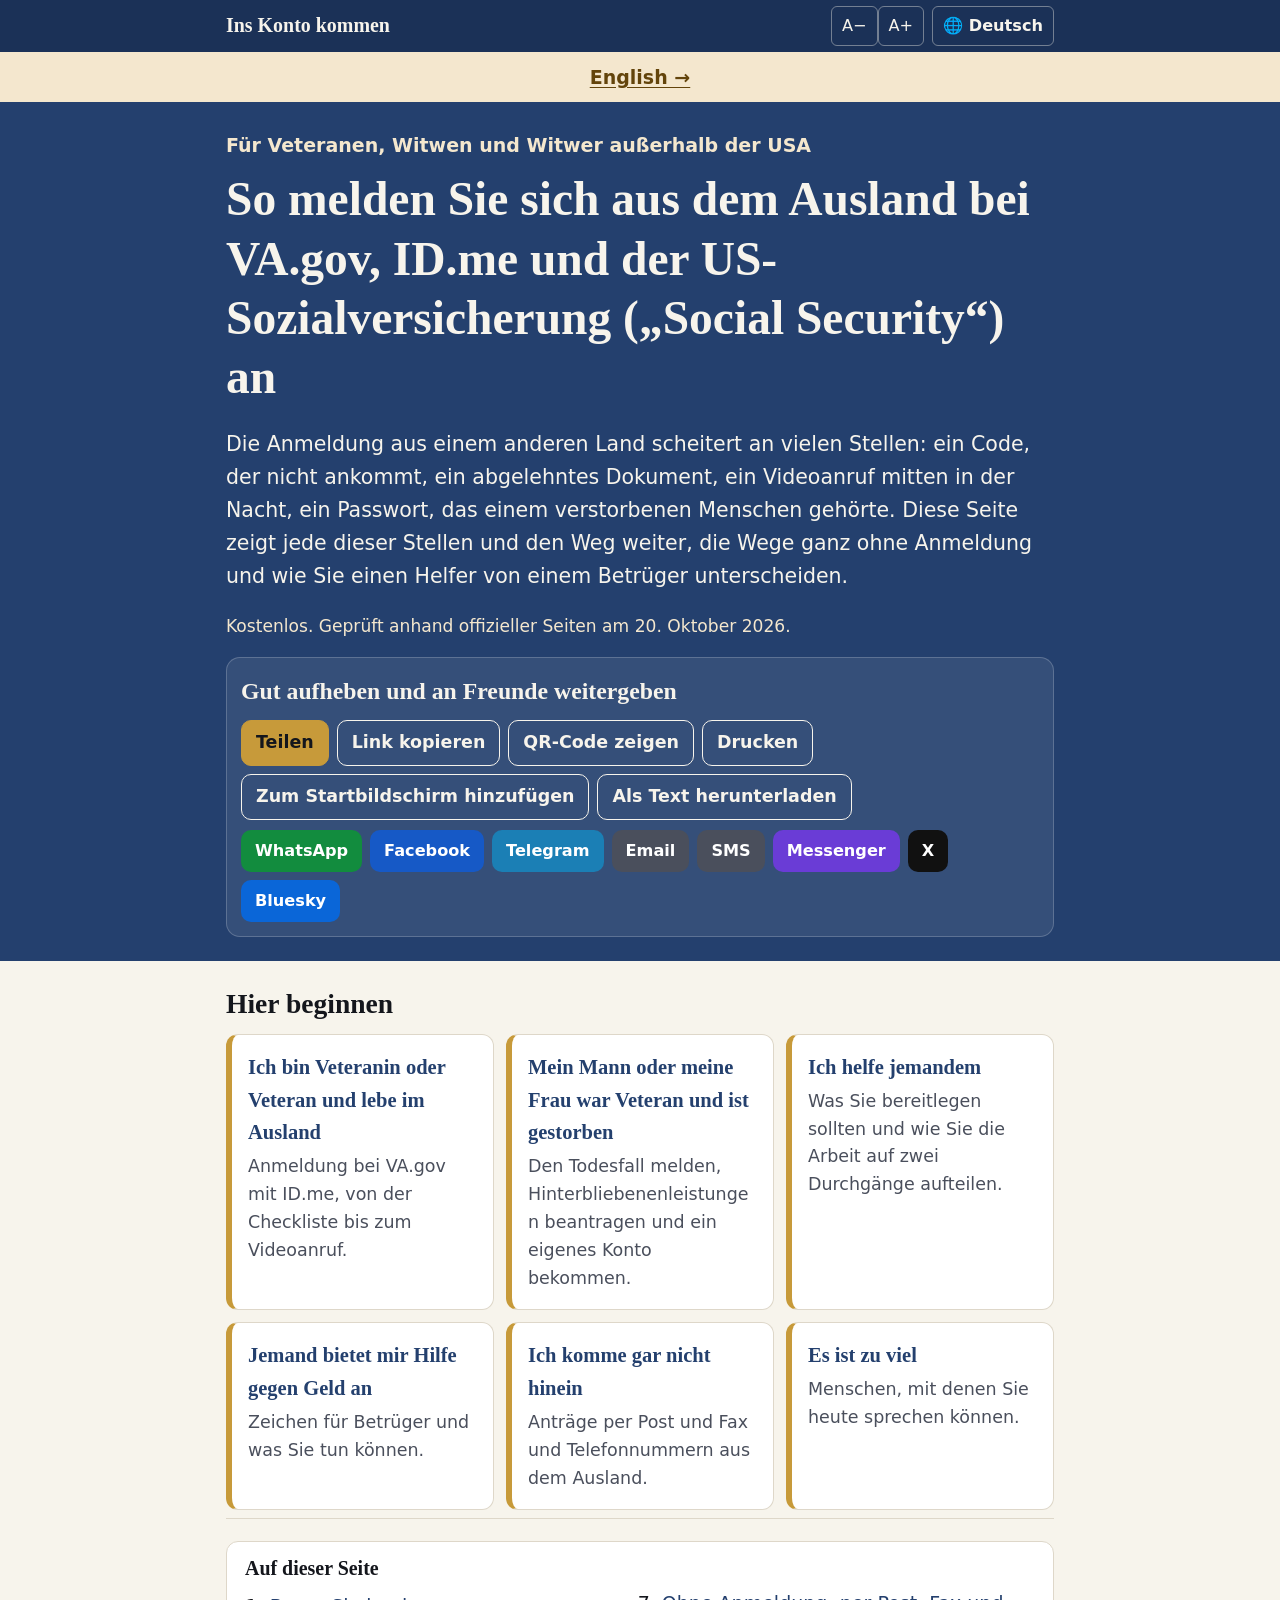
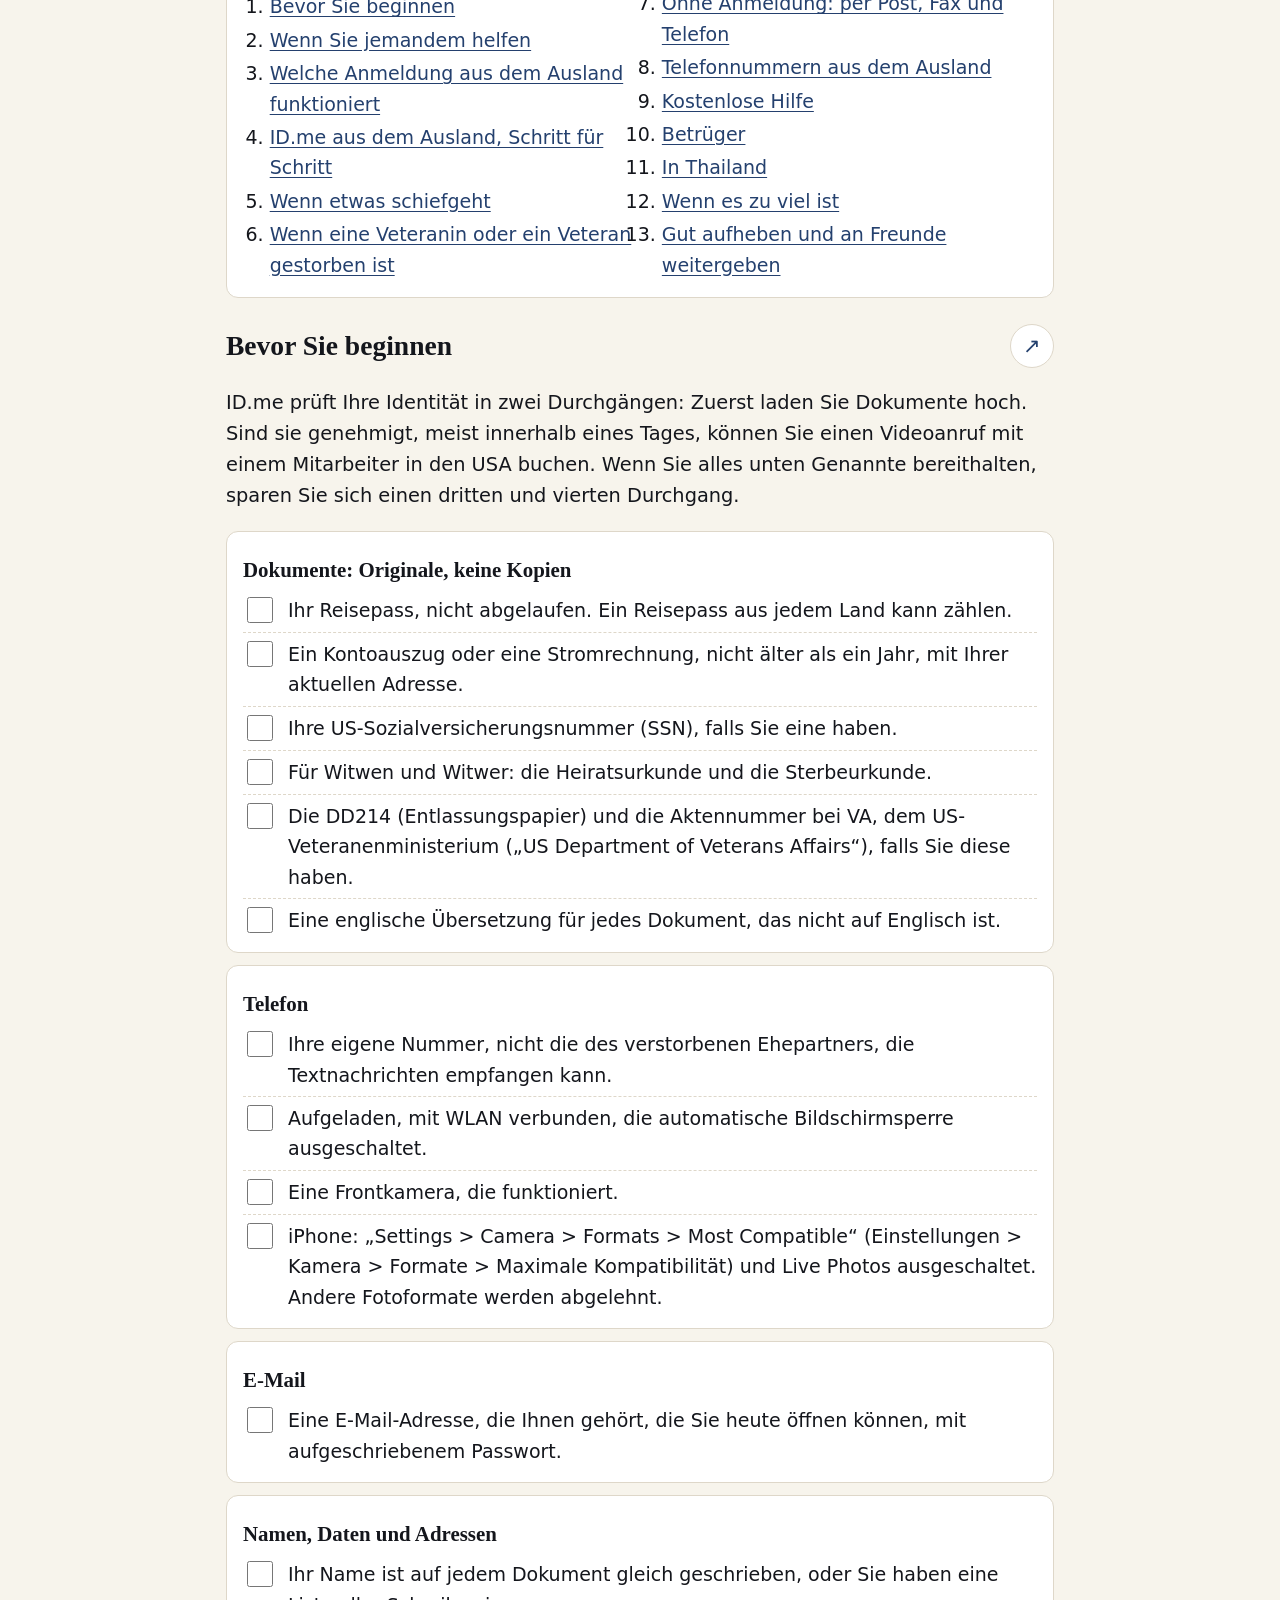
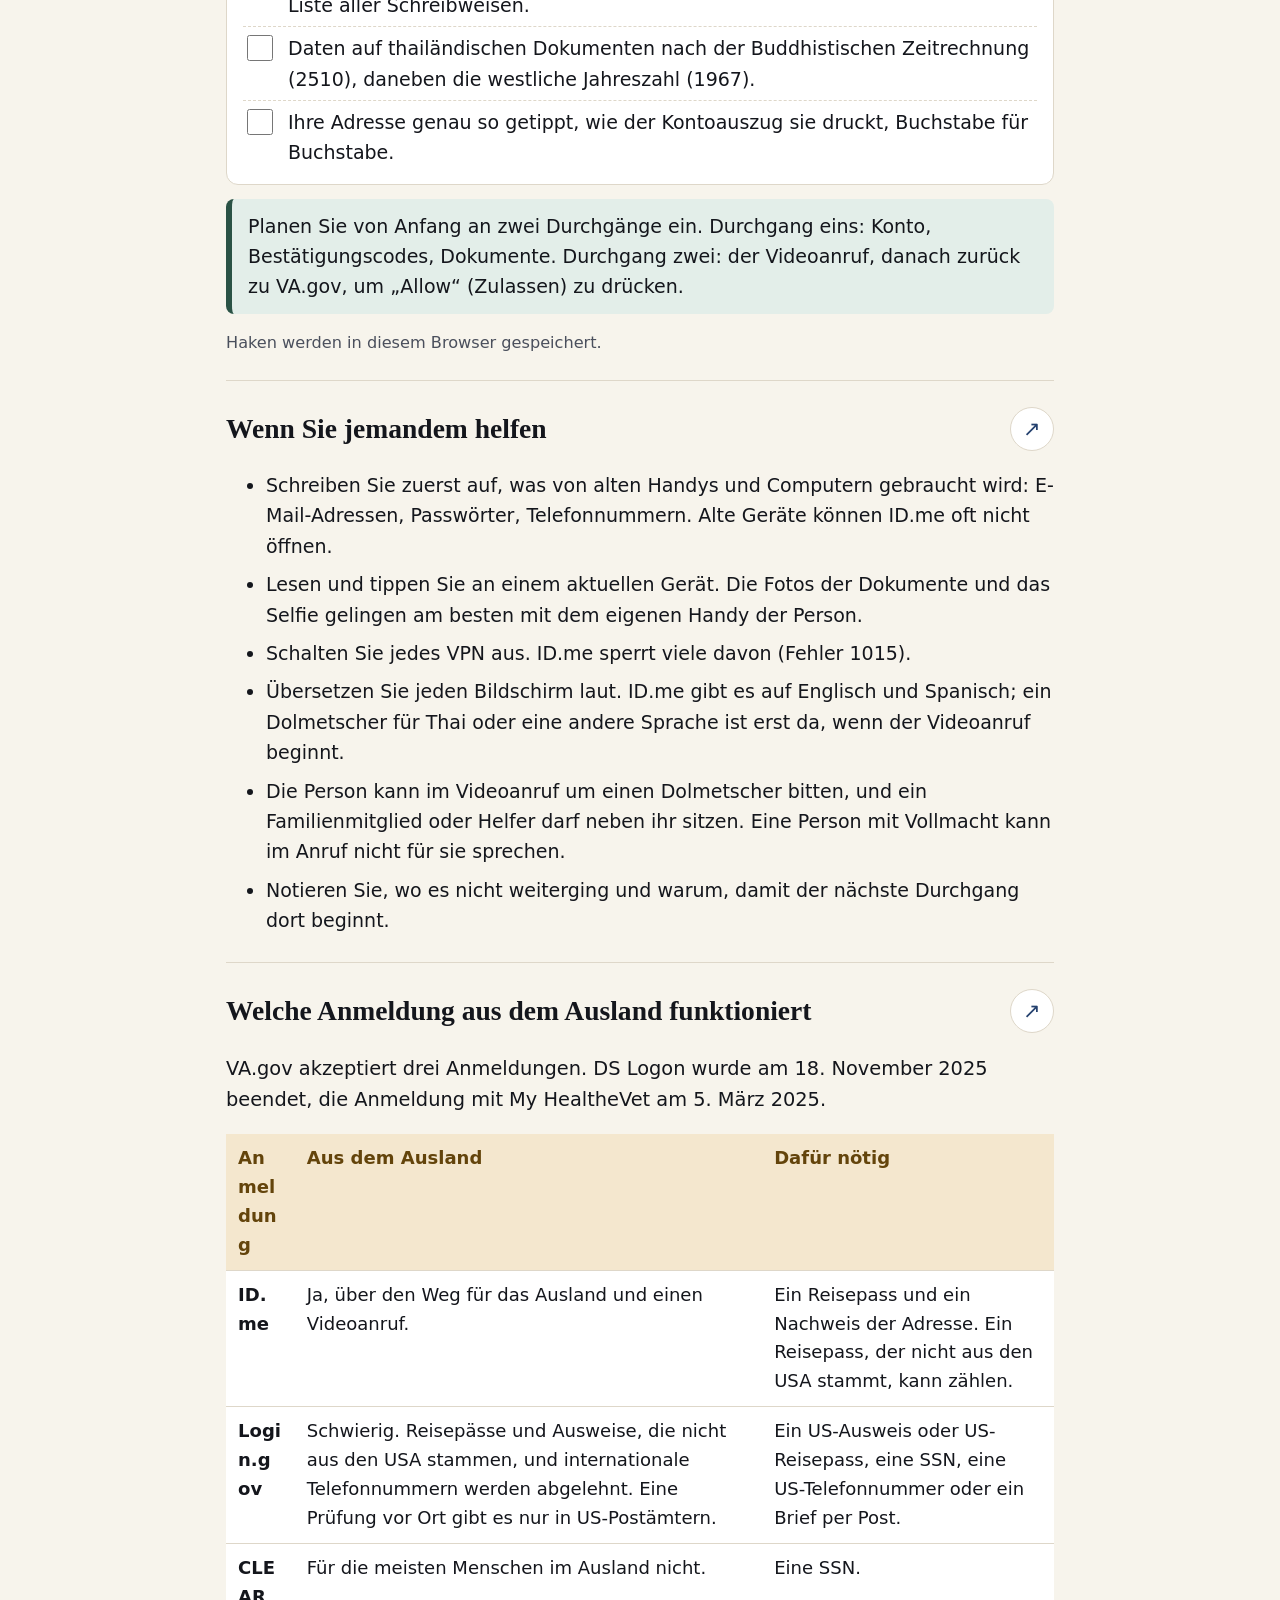
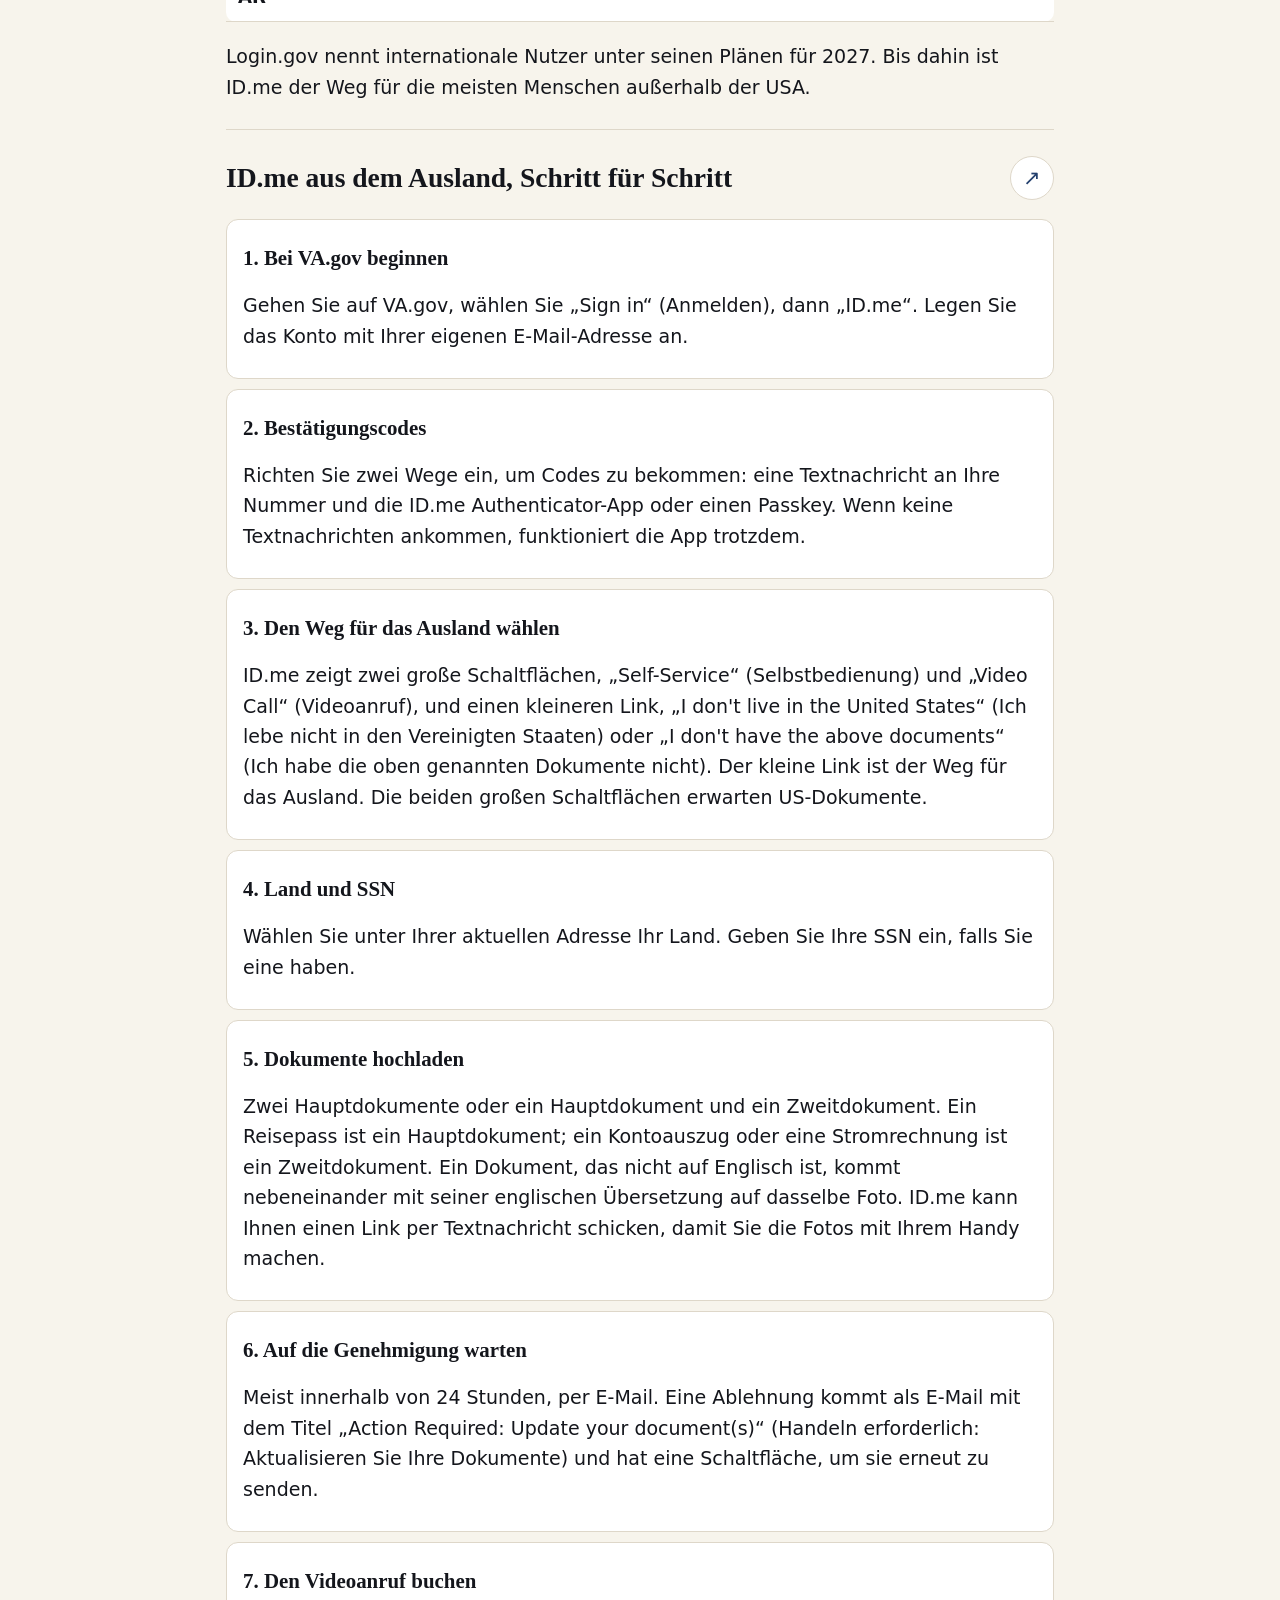
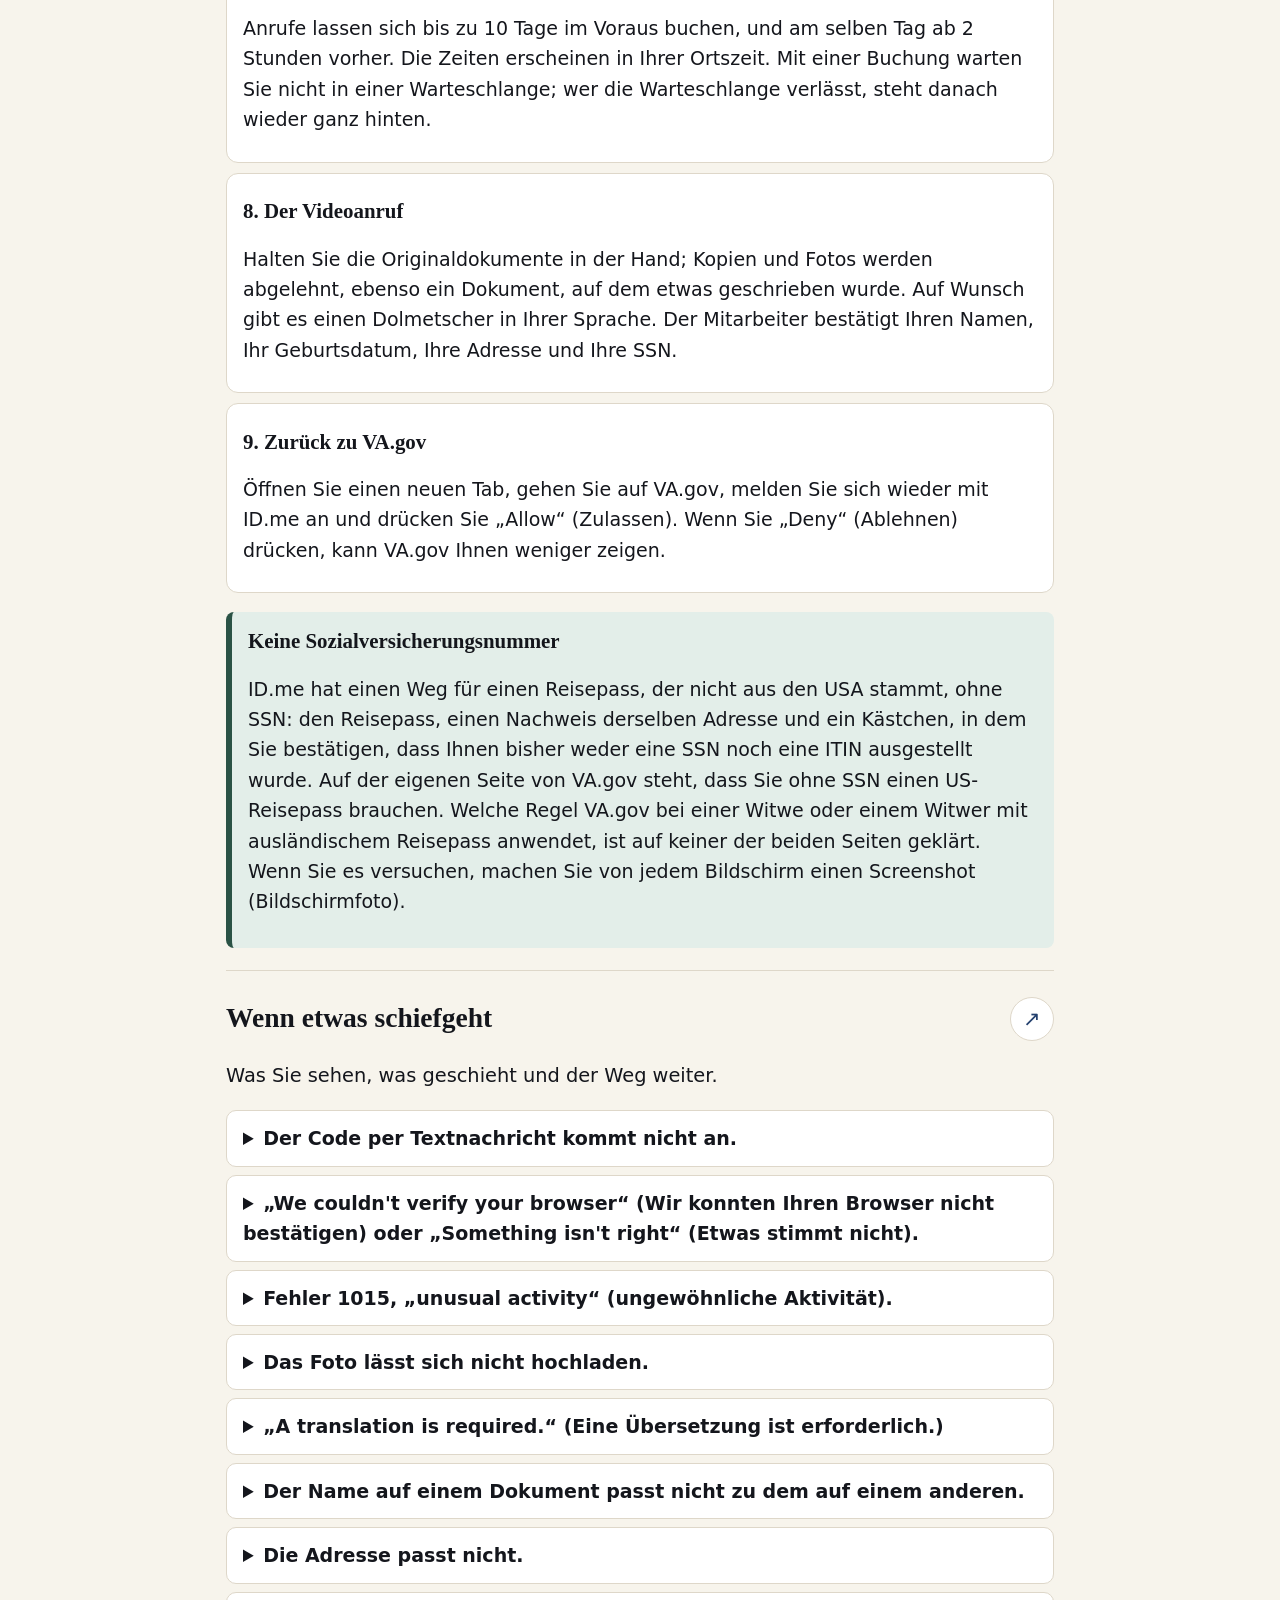
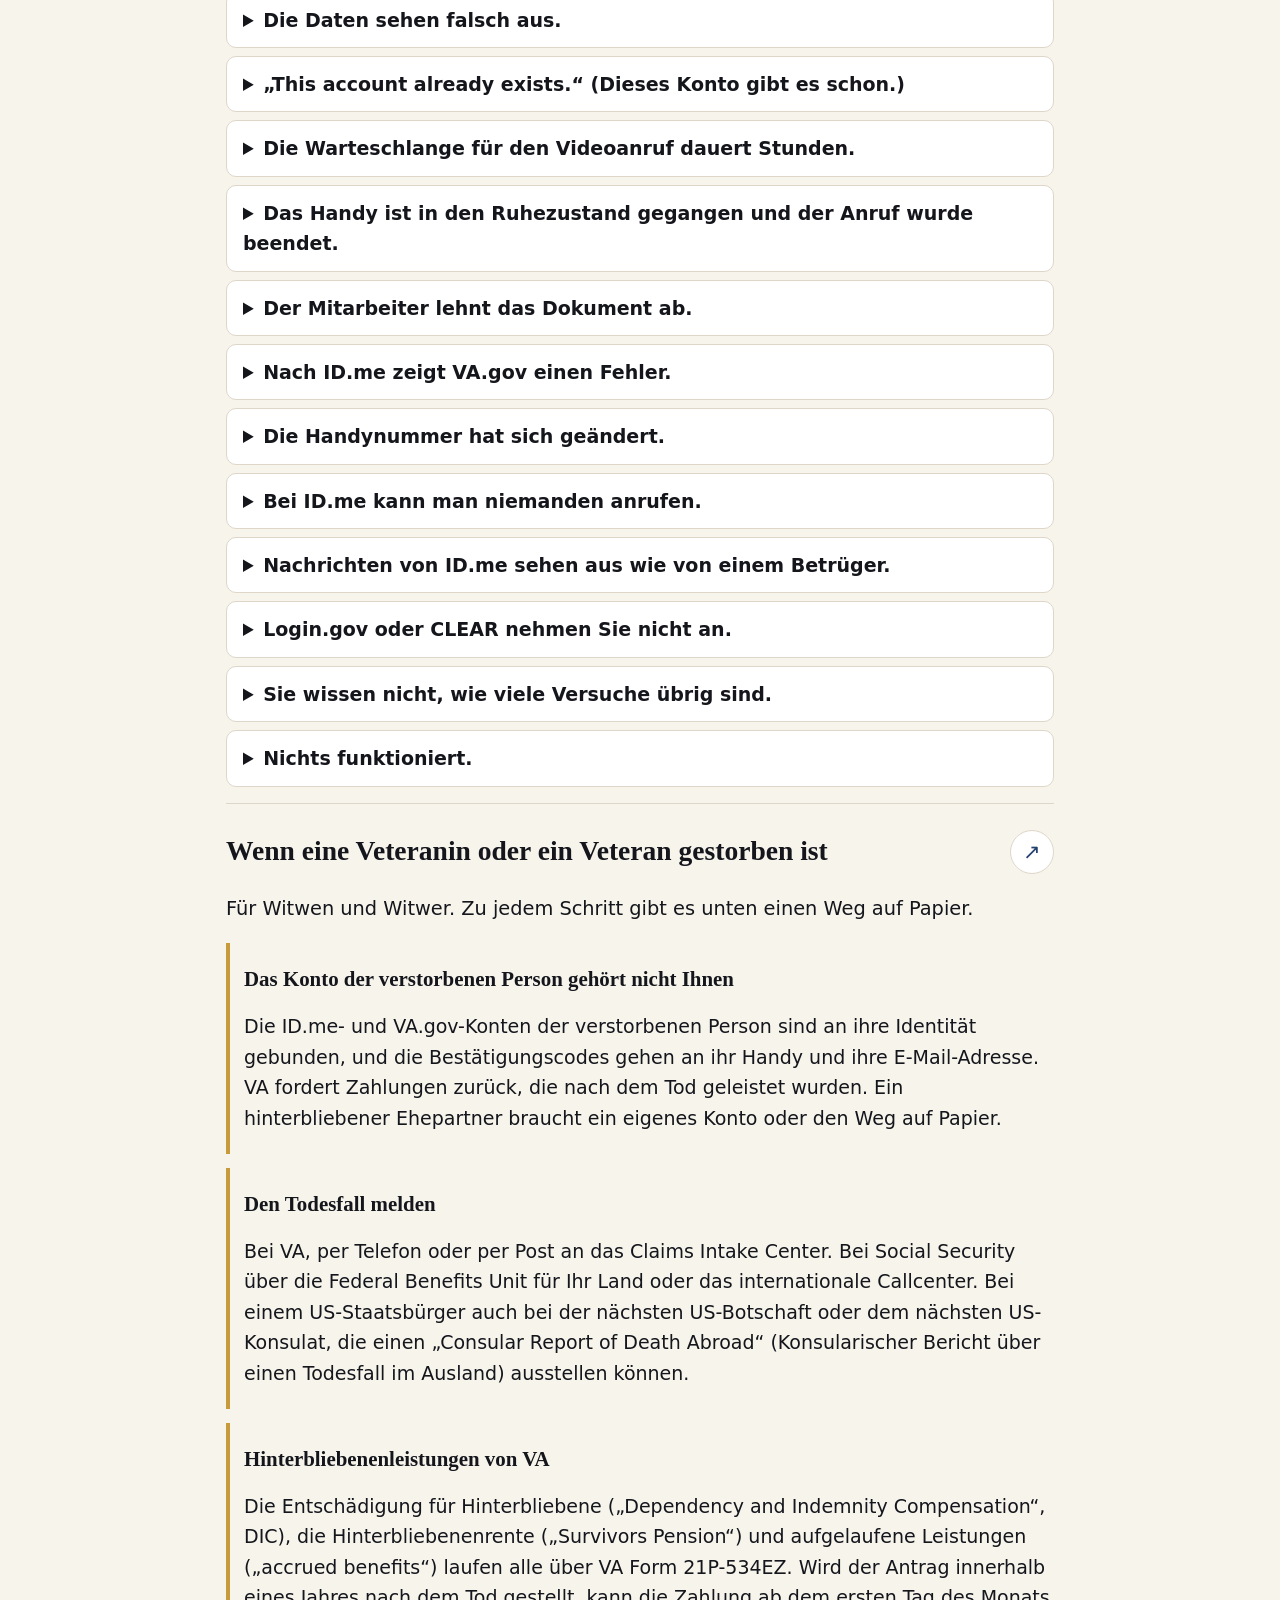
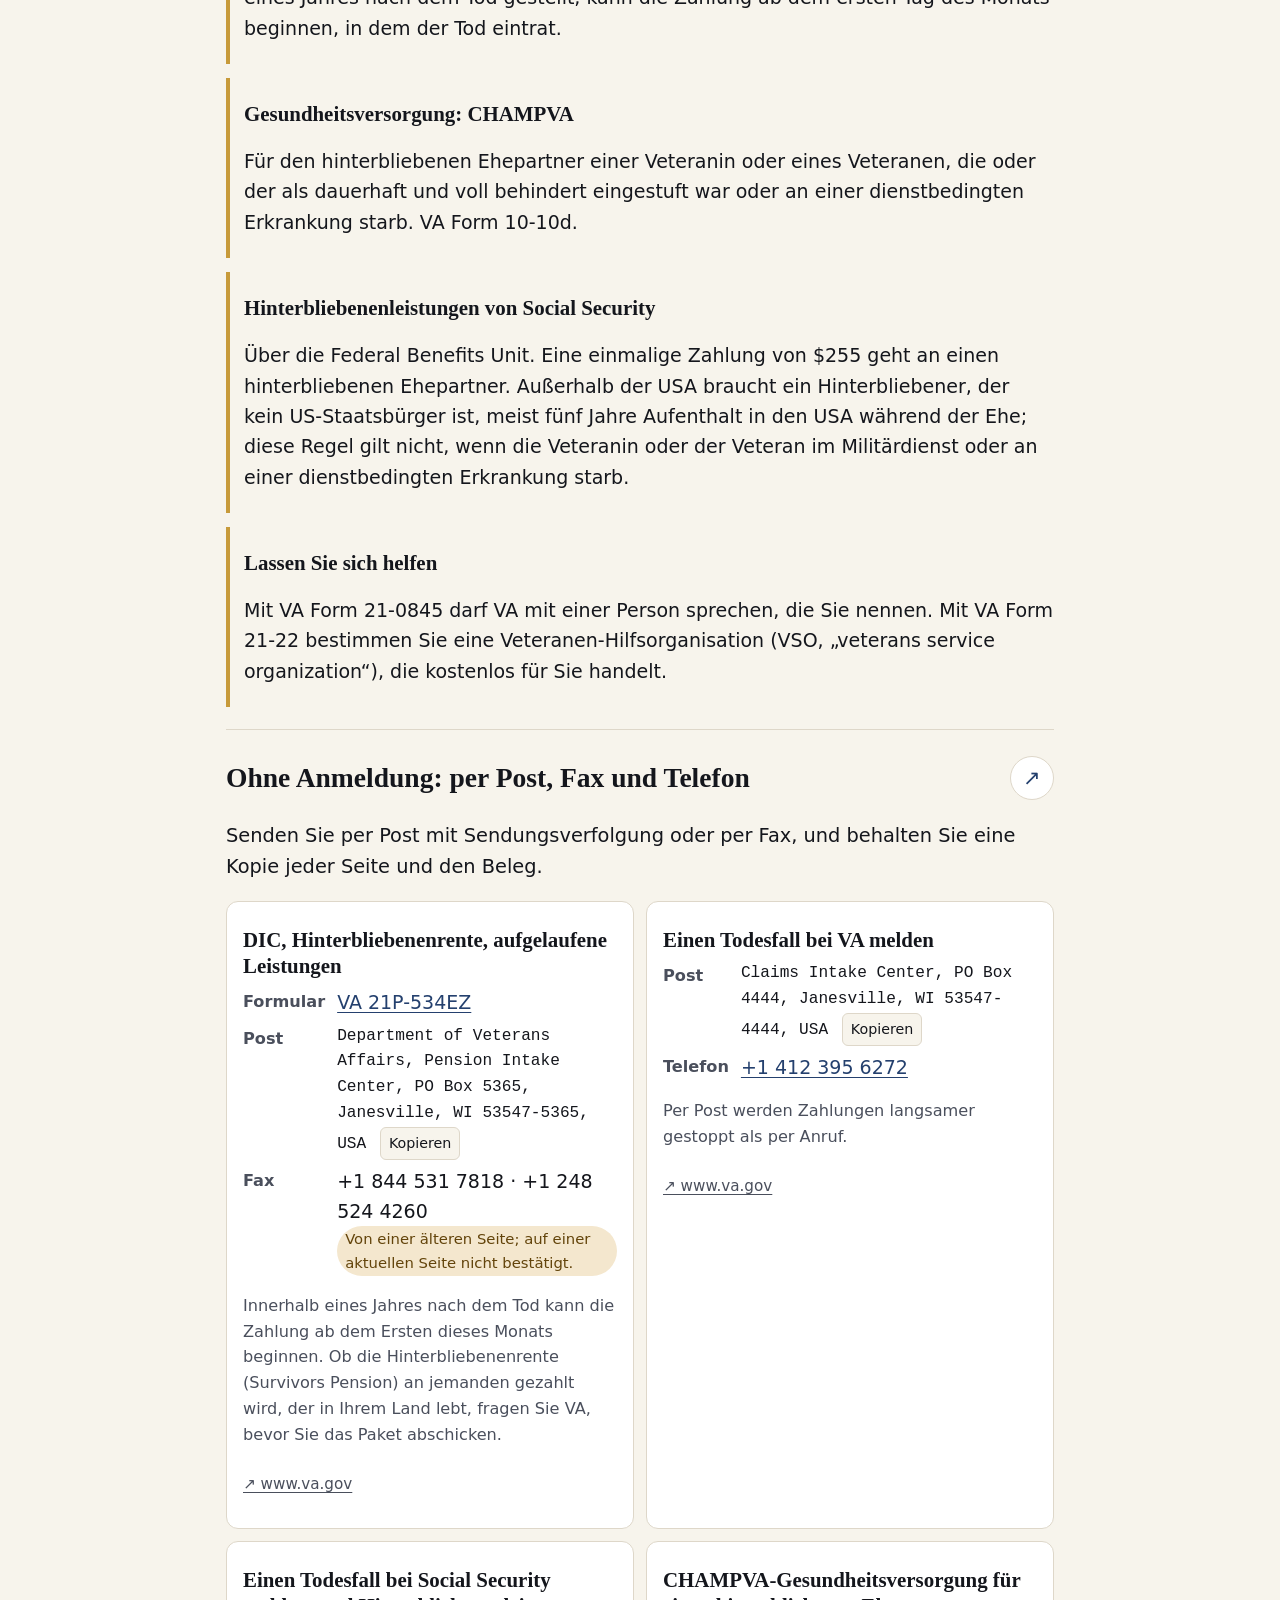
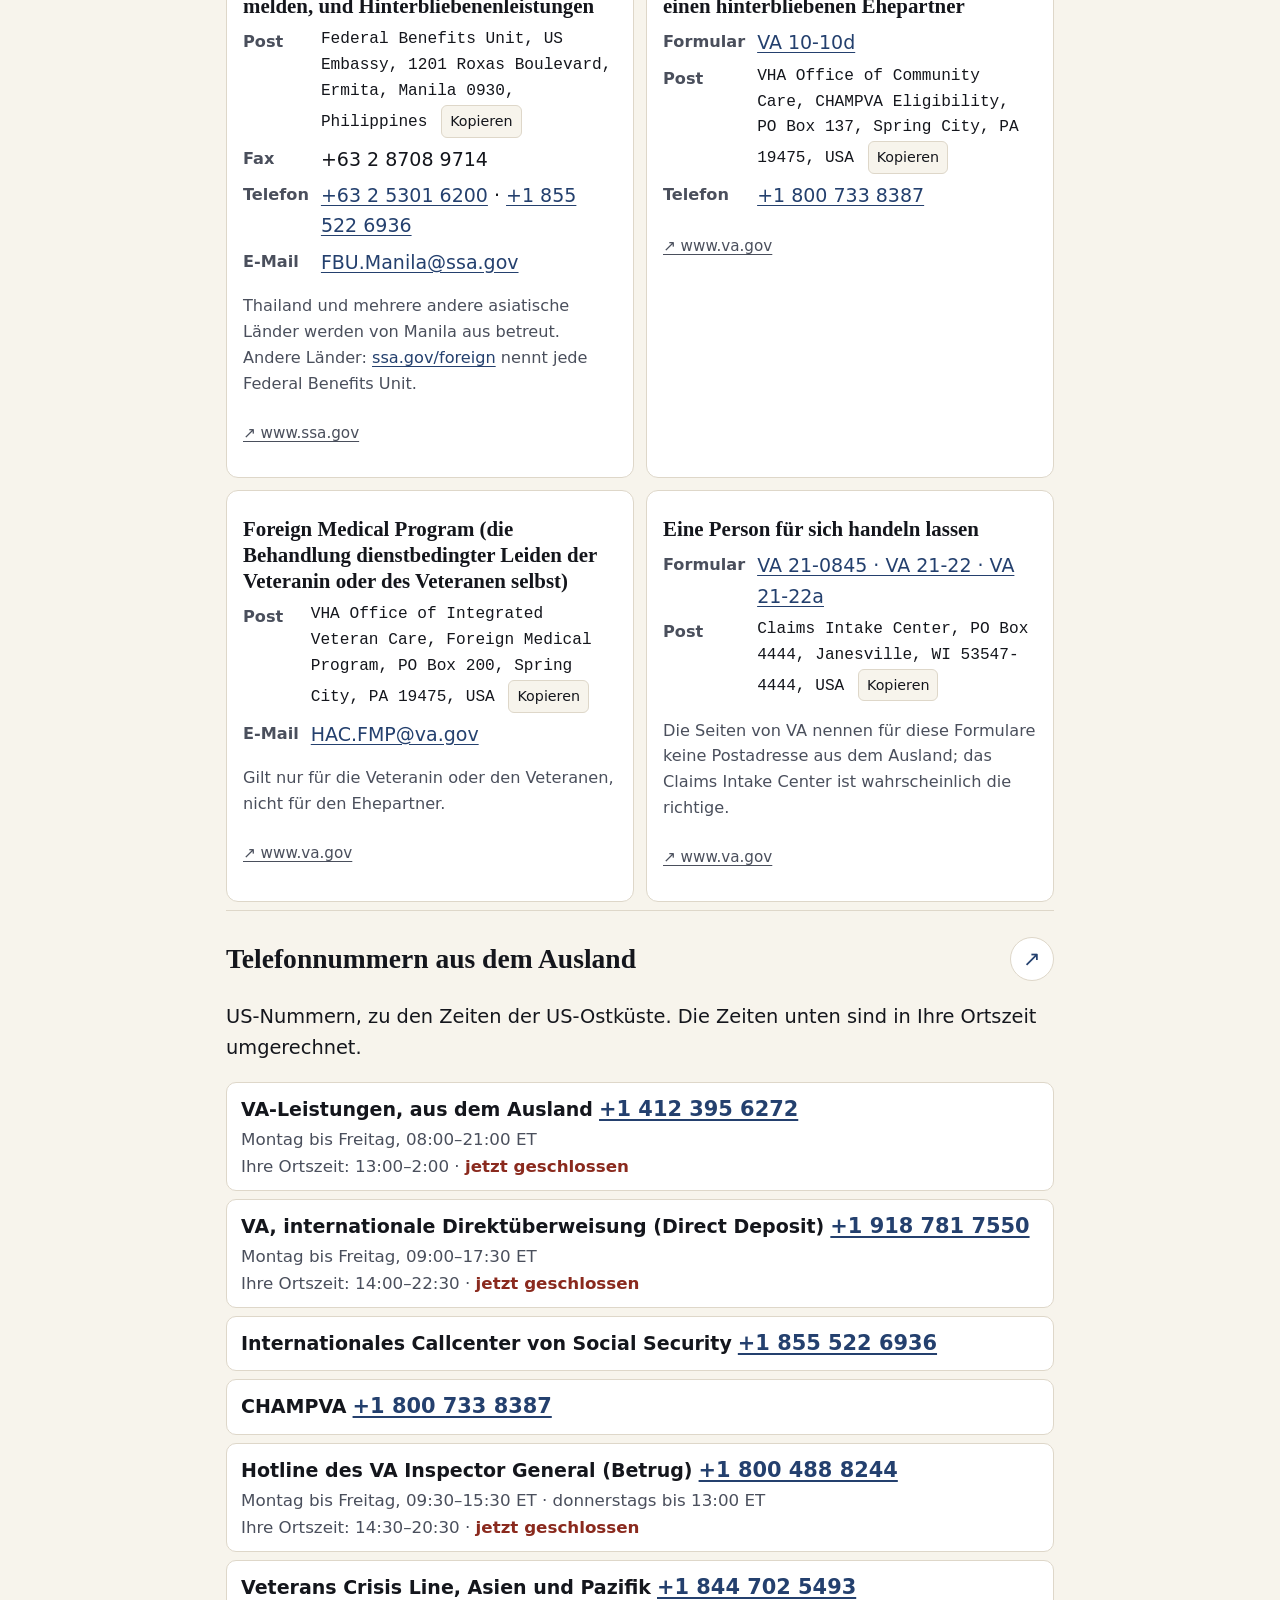
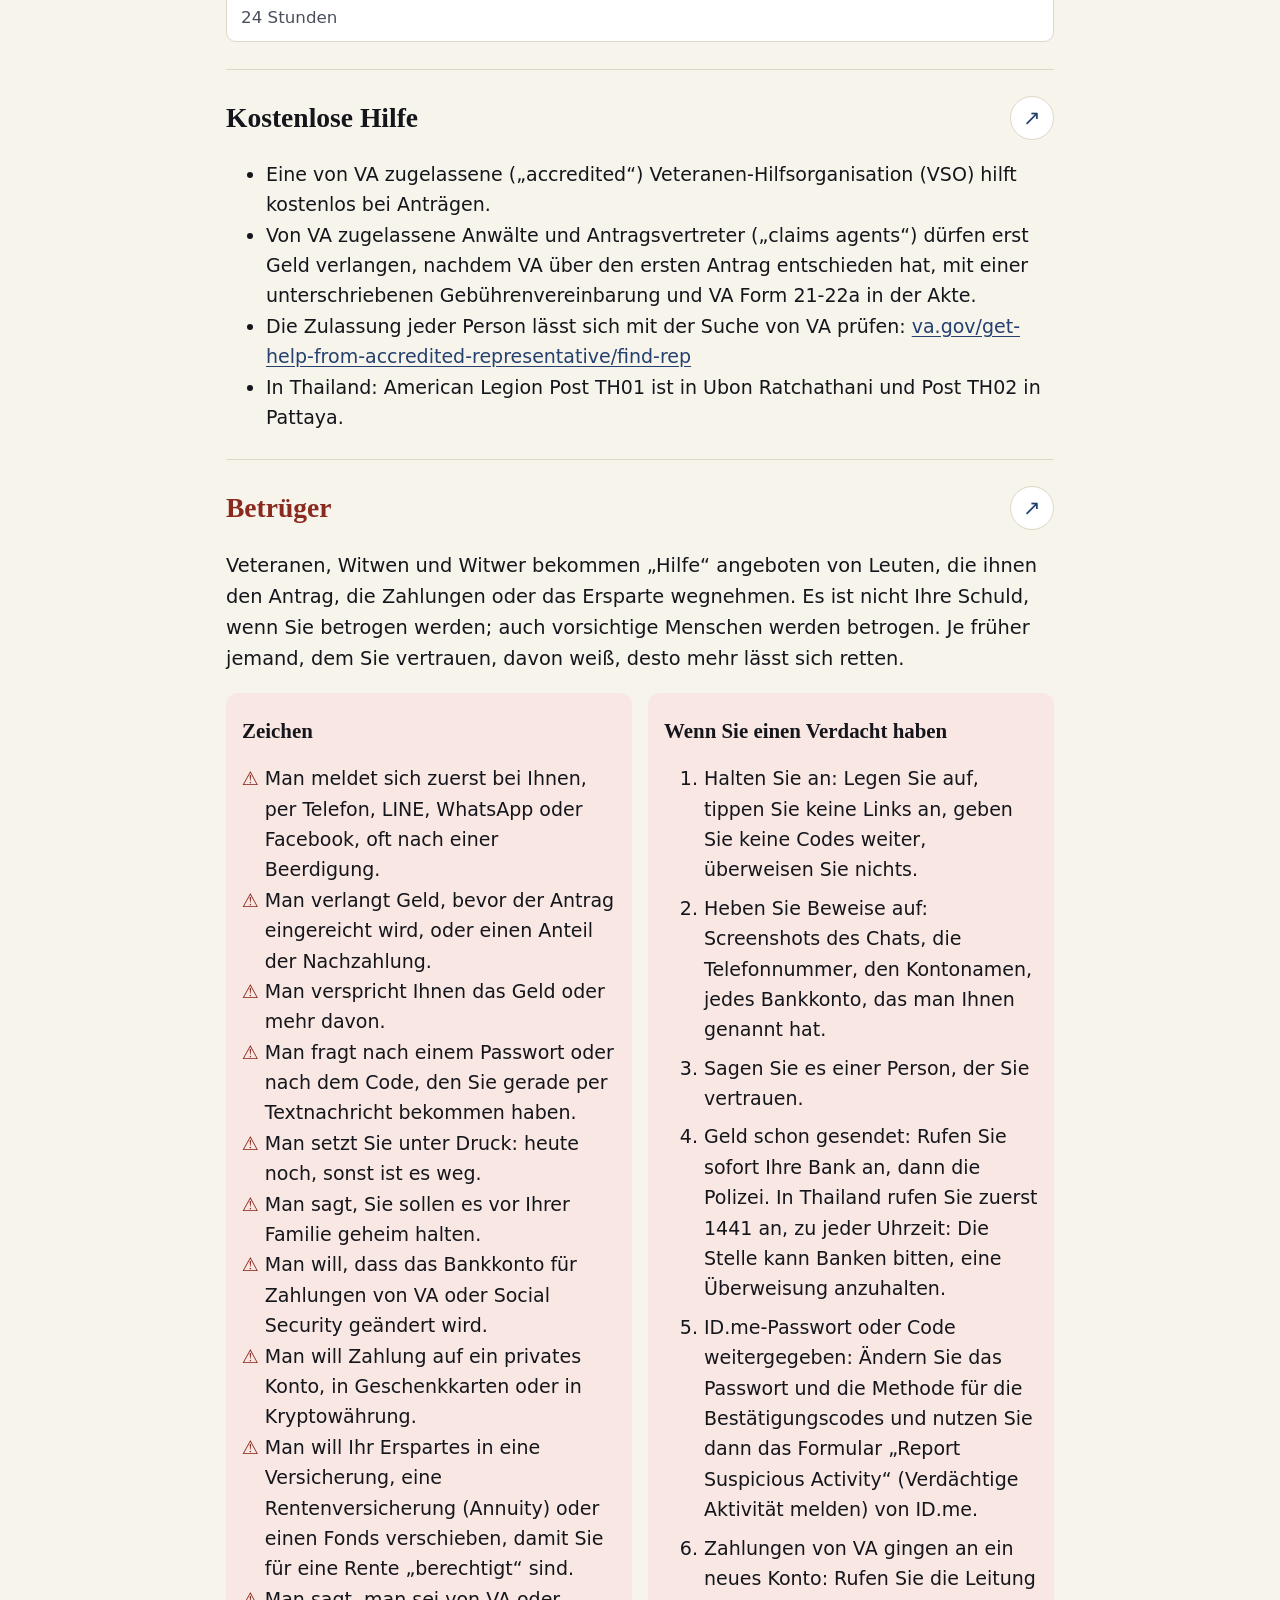
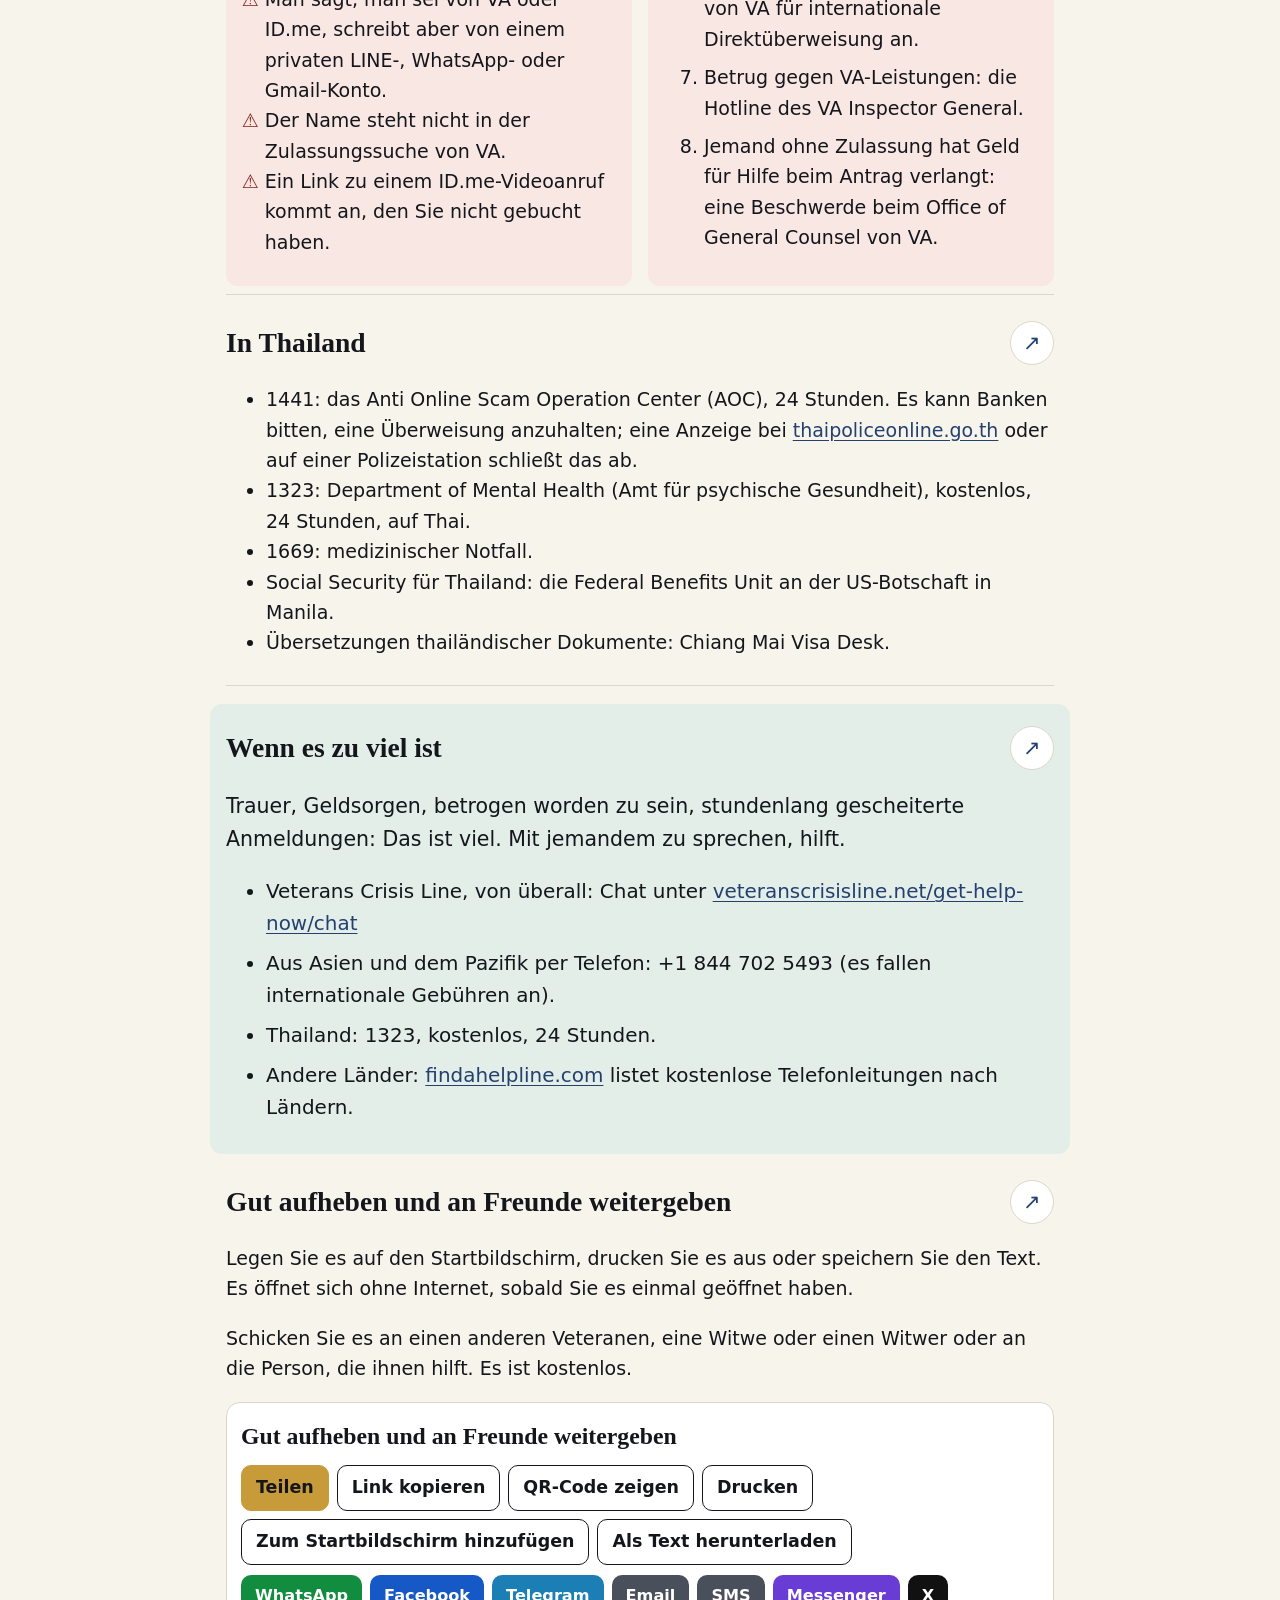
==== commit 79d404eb: "Review fixes: live-region toast, offline fallback, OIG Thursday hours, Khmer and Filipino wording, C" ====
--- a/docs/de/index.html
+++ b/docs/de/index.html
@@ -91,7 +91,7 @@
 </section>
 <section id="phone" class="">
 <div class="sec-head"><h2>Telefonnummern aus dem Ausland</h2><button class="sec-share js-sec-share" type="button" data-id="phone" aria-label="Diesen Teil teilen: Telefonnummern aus dem Ausland" title="Diesen Teil teilen">↗</button></div>
-<p class="intro">US-Nummern, zu den Zeiten der US-Ostküste. Die Zeiten unten sind in Ihre Ortszeit umgerechnet.</p><ul class="lines"><li><b>VA-Leistungen, aus dem Ausland</b> <a class="tel" href="tel:+14123956272">+1 412 395 6272</a> <span class="hours js-hours" data-tz="America/New_York" data-days="1,2,3,4,5" data-open="08:00" data-close="21:00" data-label="Ihre Ortszeit" data-on="jetzt geöffnet" data-off="jetzt geschlossen">Montag bis Freitag, 08:00–21:00 ET</span></li><li><b>VA, internationale Direktüberweisung (Direct Deposit)</b> <a class="tel" href="tel:+19187817550">+1 918 781 7550</a> <span class="hours js-hours" data-tz="America/New_York" data-days="1,2,3,4,5" data-open="09:00" data-close="17:30" data-label="Ihre Ortszeit" data-on="jetzt geöffnet" data-off="jetzt geschlossen">Montag bis Freitag, 09:00–17:30 ET</span></li><li><b>Internationales Callcenter von Social Security</b> <a class="tel" href="tel:+18555226936">+1 855 522 6936</a> </li><li><b>CHAMPVA</b> <a class="tel" href="tel:+18007338387">+1 800 733 8387</a> </li><li><b>Hotline des VA Inspector General (Betrug)</b> <a class="tel" href="tel:+18004888244">+1 800 488 8244</a> <span class="hours js-hours" data-tz="America/New_York" data-days="1,2,3,5" data-open="09:30" data-close="15:30" data-label="Ihre Ortszeit" data-on="jetzt geöffnet" data-off="jetzt geschlossen">Montag bis Freitag, 09:30–15:30 ET</span></li><li><b>Veterans Crisis Line, Asien und Pazifik</b> <a class="tel" href="tel:+18447025493">+1 844 702 5493</a> <span class="hours">24 Stunden</span></li></ul>
+<p class="intro">US-Nummern, zu den Zeiten der US-Ostküste. Die Zeiten unten sind in Ihre Ortszeit umgerechnet.</p><ul class="lines"><li><b>VA-Leistungen, aus dem Ausland</b> <a class="tel" href="tel:+14123956272">+1 412 395 6272</a> <span class="hours js-hours" data-tz="America/New_York" data-days="1,2,3,4,5" data-open="08:00" data-close="21:00" data-label="Ihre Ortszeit" data-on="jetzt geöffnet" data-off="jetzt geschlossen">Montag bis Freitag, 08:00–21:00 ET</span></li><li><b>VA, internationale Direktüberweisung (Direct Deposit)</b> <a class="tel" href="tel:+19187817550">+1 918 781 7550</a> <span class="hours js-hours" data-tz="America/New_York" data-days="1,2,3,4,5" data-open="09:00" data-close="17:30" data-label="Ihre Ortszeit" data-on="jetzt geöffnet" data-off="jetzt geschlossen">Montag bis Freitag, 09:00–17:30 ET</span></li><li><b>Internationales Callcenter von Social Security</b> <a class="tel" href="tel:+18555226936">+1 855 522 6936</a> </li><li><b>CHAMPVA</b> <a class="tel" href="tel:+18007338387">+1 800 733 8387</a> </li><li><b>Hotline des VA Inspector General (Betrug)</b> <a class="tel" href="tel:+18004888244">+1 800 488 8244</a> <span class="hours js-hours" data-tz="America/New_York" data-days="1,2,3,4,5" data-open="09:30" data-close="15:30" data-label="Ihre Ortszeit" data-on="jetzt geöffnet" data-off="jetzt geschlossen" data-thu="13:00">Montag bis Freitag, 09:30–15:30 ET · donnerstags bis 13:00 ET</span></li><li><b>Veterans Crisis Line, Asien und Pazifik</b> <a class="tel" href="tel:+18447025493">+1 844 702 5493</a> <span class="hours">24 Stunden</span></li></ul>
 </section>
 <section id="help" class="">
 <div class="sec-head"><h2>Kostenlose Hilfe</h2><button class="sec-share js-sec-share" type="button" data-id="help" aria-label="Diesen Teil teilen: Kostenlose Hilfe" title="Diesen Teil teilen">↗</button></div>
@@ -138,6 +138,6 @@
   <p><a href="#" class="top-link">↑ Nach oben</a></p>
 </div></footer>
 <dialog class="qr-dialog"><img src="qr.svg" alt="QR" width="300" height="300"><p>Halten Sie das vor die Handykamera eines Freundes oder einer Freundin.</p><p class="small">https://nanobotco.github.io/getting-in/de/</p><form method="dialog"><button class="btn primary">Schließen</button></form></dialog>
-<script src="../assets/app.js?v=0b88cf5b" defer></script>
+<script src="../assets/app.js?v=6d6c71d6" defer></script>
 </body>
 </html>
